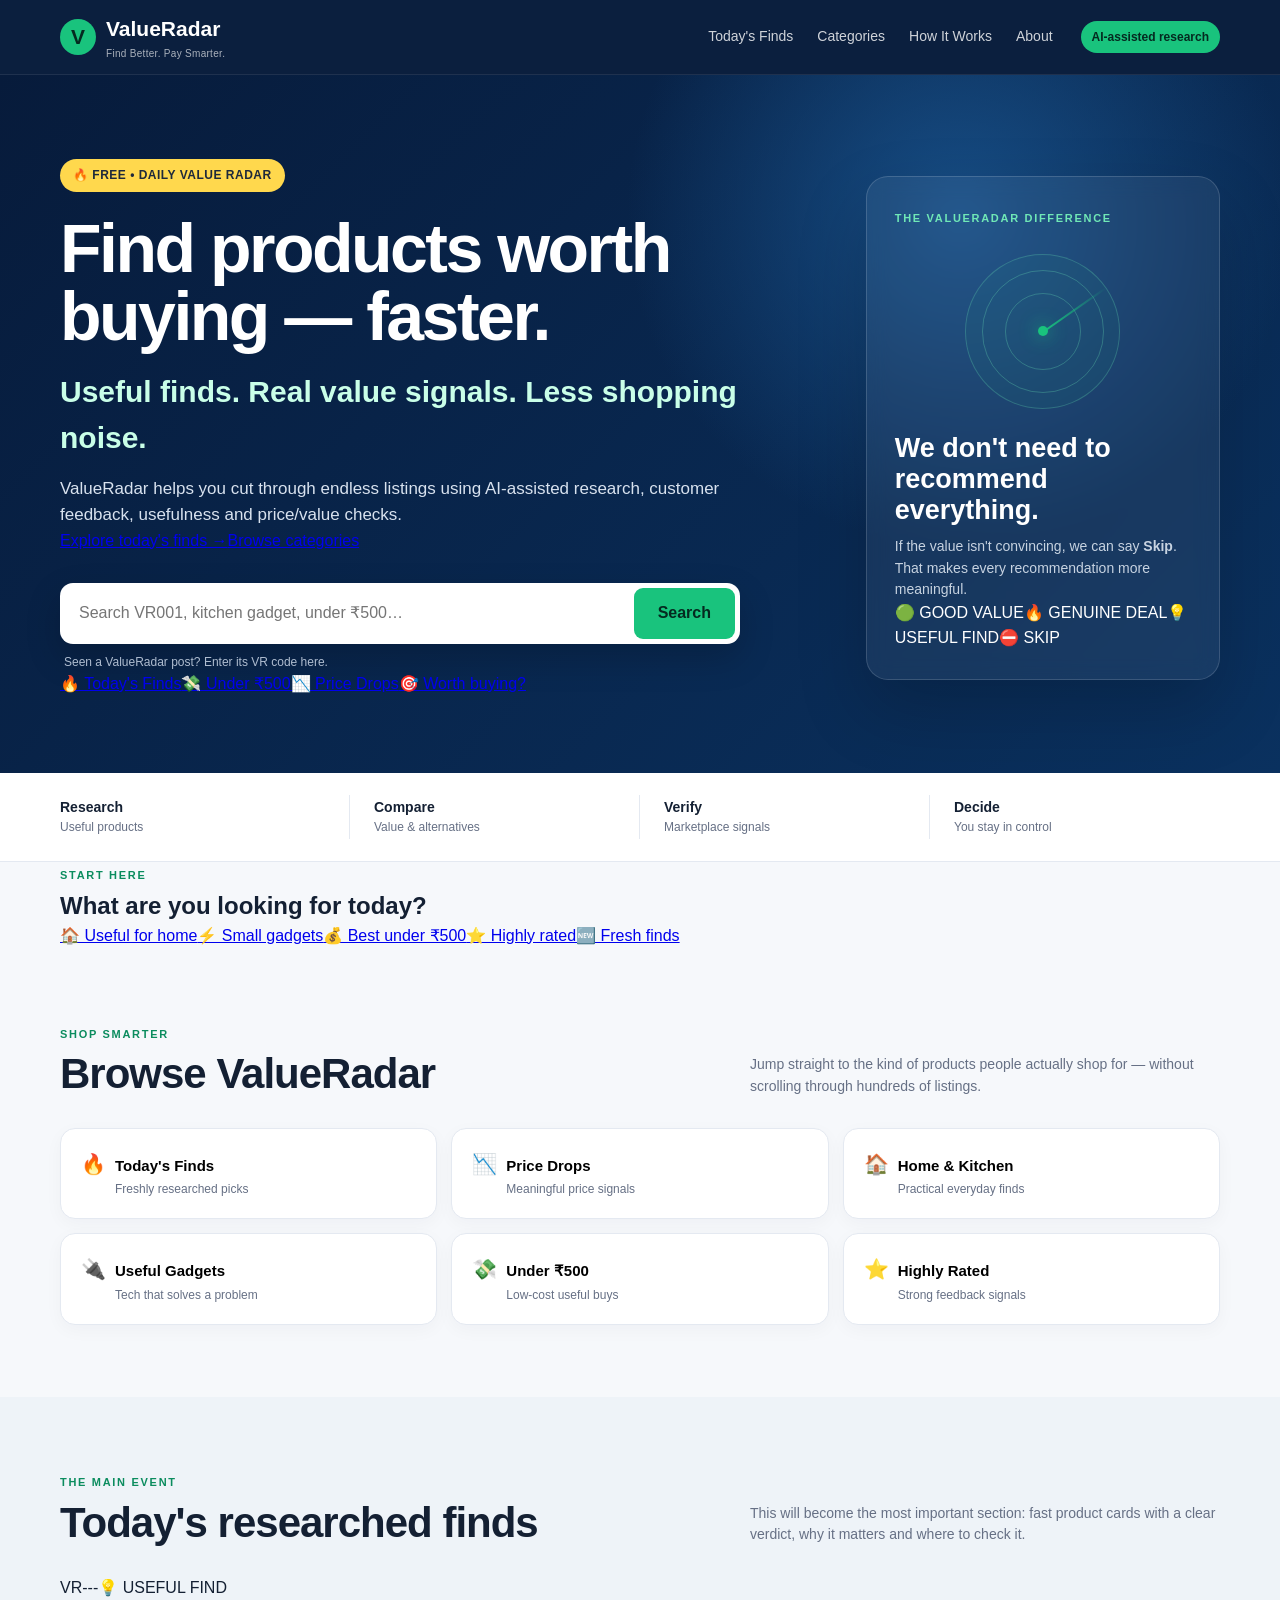
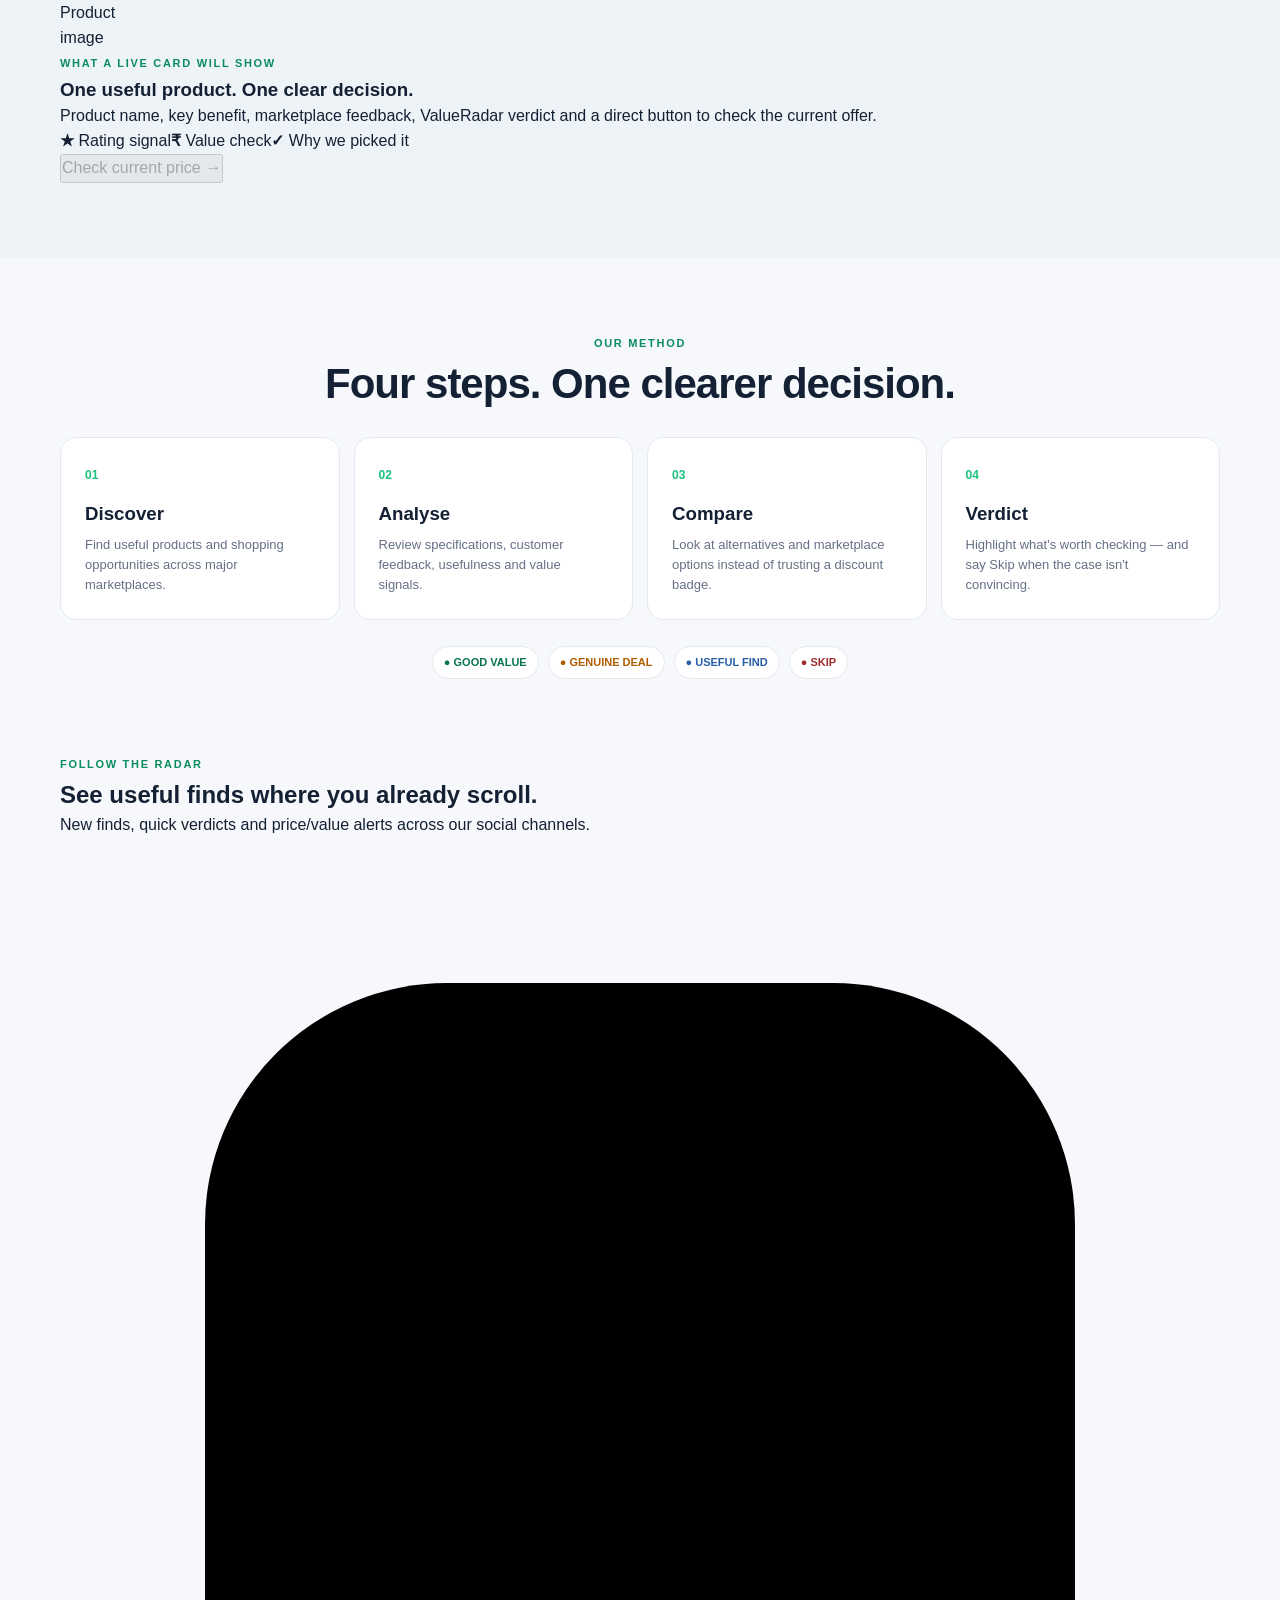
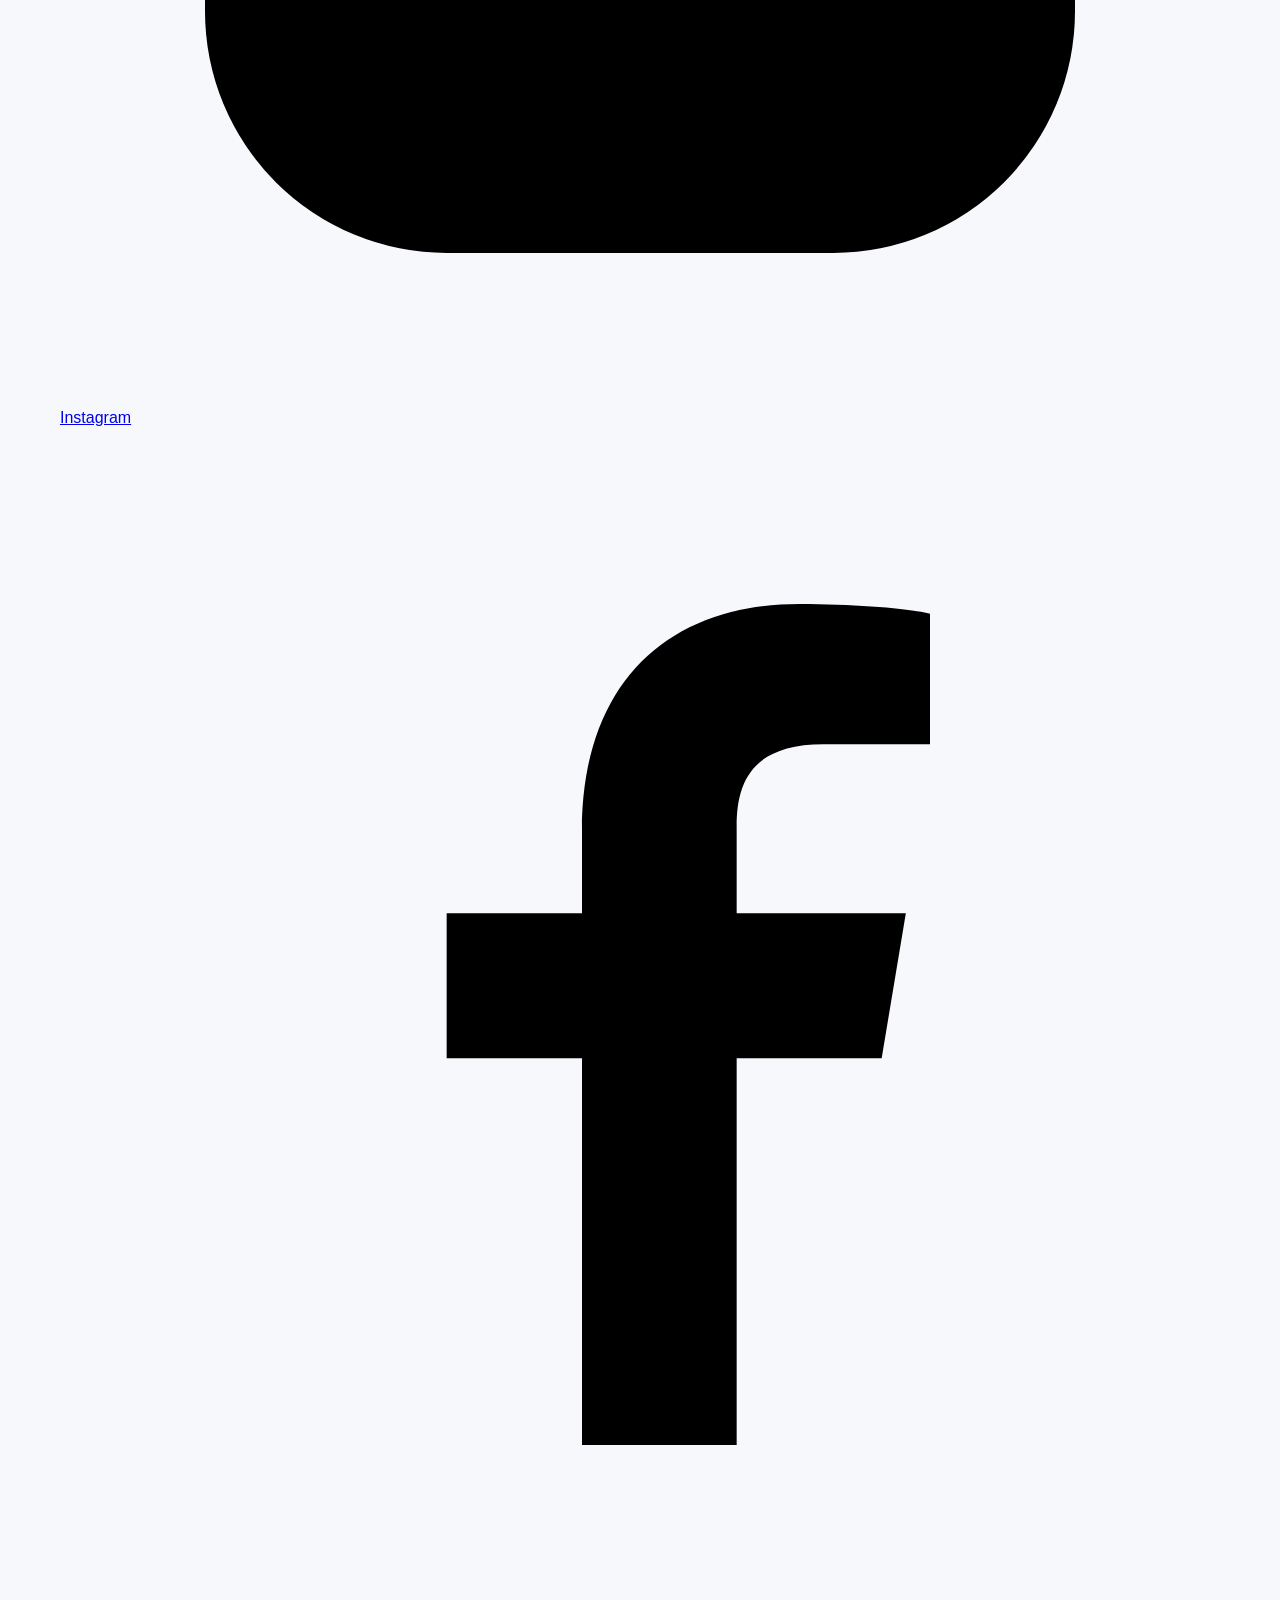
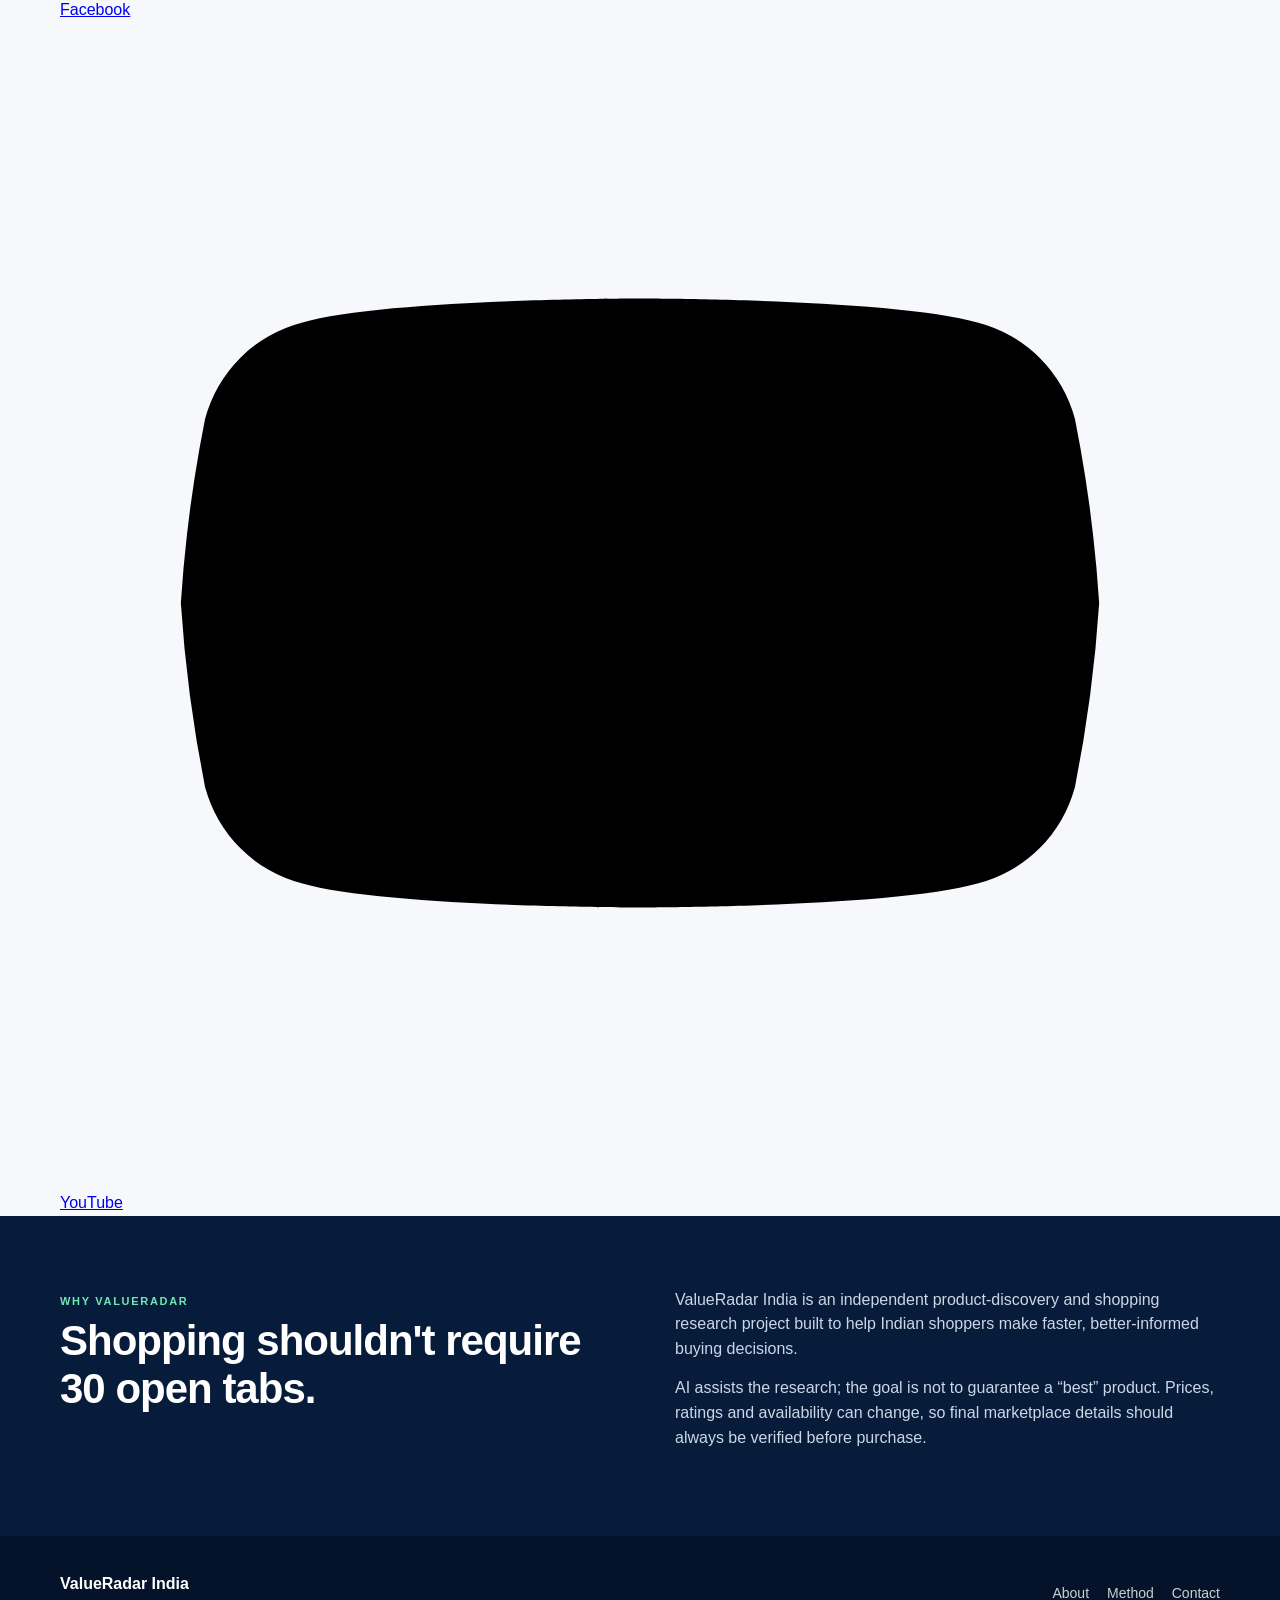
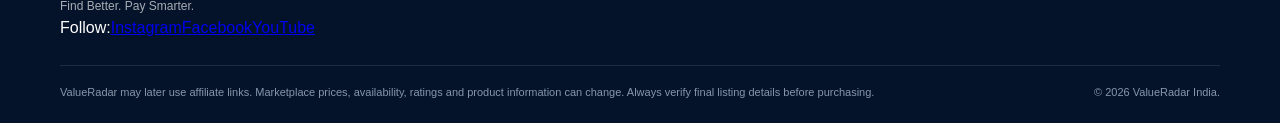
==== index.html @ d9e0c653 "Make V2 more engaging and add social media placeholders" ====
<!doctype html>
<html lang="en-IN">
<head>
  <meta charset="utf-8">
  <meta name="viewport" content="width=device-width,initial-scale=1">
  <title>ValueRadar India — Find Better. Pay Smarter.</title>
  <meta name="description" content="AI-assisted shopping research for useful products, price/value signals and smarter Amazon & Flipkart buying decisions in India.">
  <meta name="theme-color" content="#071b3b">
  <link rel="canonical" href="https://valueradar.in/">
  <meta property="og:title" content="ValueRadar India — Find Better. Pay Smarter.">
  <meta property="og:description" content="Useful finds, price/value checks and AI-assisted shopping research for India.">
  <meta property="og:url" content="https://valueradar.in/">
  <meta property="og:type" content="website">
  <link rel="stylesheet" href="style.css">
</head>
<body>
<header class="topbar">
  <div class="container nav">
    <a class="brand" href="#top" aria-label="ValueRadar home"><span class="radar-dot">V</span><span>ValueRadar<small>Find Better. Pay Smarter.</small></span></a>
    <nav class="desktop-nav" aria-label="Primary navigation"><a href="#finds">Today's Finds</a><a href="#categories">Categories</a><a href="#method">How It Works</a><a href="#about">About</a></nav>
    <span class="ai-pill">AI-assisted research</span>
  </div>
</header>

<main id="top">
<section class="hero">
  <div class="container hero-grid">
    <div>
      <span class="free-tag">🔥 FREE • DAILY VALUE RADAR</span>
      <h1>Find products worth buying — faster.</h1>
      <p class="hero-lead">Useful finds. Real value signals. Less shopping noise.</p>
      <p class="hero-copy">ValueRadar helps you cut through endless listings using AI-assisted research, customer feedback, usefulness and price/value checks.</p>
      <div class="hero-actions"><a class="primary-cta" href="#finds">Explore today's finds →</a><a class="secondary-cta" href="#categories">Browse categories</a></div>
      <form class="search" id="searchForm"><input id="productSearch" aria-label="Search products" placeholder="Search VR001, kitchen gadget, under ₹500…" autocomplete="off"><button type="submit">Search</button></form>
      <p id="searchMessage" class="search-message" aria-live="polite">Seen a ValueRadar post? Enter its VR code here.</p>
      <div class="hero-shortcuts"><a href="#finds">🔥 Today's Finds</a><a href="#categories">💸 Under ₹500</a><a href="#categories">📉 Price Drops</a><a href="#method">🎯 Worth buying?</a></div>
    </div>
    <aside class="radar-card">
      <span class="eyebrow">THE VALUERADAR DIFFERENCE</span>
      <div class="radar-visual"><div class="ring r1"></div><div class="ring r2"></div><div class="sweep"></div><div class="center-dot"></div></div>
      <h2>We don't need to recommend everything.</h2>
      <p>If the value isn't convincing, we can say <strong>Skip</strong>. That makes every recommendation more meaningful.</p>
      <div class="mini-verdicts"><span>🟢 GOOD VALUE</span><span>🔥 GENUINE DEAL</span><span>💡 USEFUL FIND</span><span>⛔ SKIP</span></div>
    </aside>
  </div>
</section>

<section class="quick-strip"><div class="container quick-grid"><div><strong>Research</strong><span>Useful products</span></div><div><strong>Compare</strong><span>Value & alternatives</span></div><div><strong>Verify</strong><span>Marketplace signals</span></div><div><strong>Decide</strong><span>You stay in control</span></div></div></section>

<section class="discovery-banner">
  <div class="container discovery-inner"><div><span class="eyebrow">START HERE</span><h2>What are you looking for today?</h2></div><div class="intent-chips"><a href="#categories">🏠 Useful for home</a><a href="#categories">⚡ Small gadgets</a><a href="#categories">💰 Best under ₹500</a><a href="#categories">⭐ Highly rated</a><a href="#finds">🆕 Fresh finds</a></div></div>
</section>

<section id="categories" class="section">
  <div class="container">
    <div class="section-head"><div><span class="eyebrow">SHOP SMARTER</span><h2>Browse ValueRadar</h2></div><p>Jump straight to the kind of products people actually shop for — without scrolling through hundreds of listings.</p></div>
    <div class="category-grid">
      <button data-filter="today">🔥 <strong>Today's Finds</strong><span>Freshly researched picks</span></button>
      <button data-filter="drops">📉 <strong>Price Drops</strong><span>Meaningful price signals</span></button>
      <button data-filter="home">🏠 <strong>Home & Kitchen</strong><span>Practical everyday finds</span></button>
      <button data-filter="gadgets">🔌 <strong>Useful Gadgets</strong><span>Tech that solves a problem</span></button>
      <button data-filter="under500">💸 <strong>Under ₹500</strong><span>Low-cost useful buys</span></button>
      <button data-filter="rated">⭐ <strong>Highly Rated</strong><span>Strong feedback signals</span></button>
    </div>
  </div>
</section>

<section id="finds" class="section soft">
  <div class="container">
    <div class="section-head"><div><span class="eyebrow">THE MAIN EVENT</span><h2>Today's researched finds</h2></div><p>This will become the most important section: fast product cards with a clear verdict, why it matters and where to check it.</p></div>
    <div id="productsContainer" class="product-grid">
      <div class="preview-card"><div class="preview-top"><span class="preview-code">VR---</span><span class="preview-status">💡 USEFUL FIND</span></div><div class="preview-body"><div class="preview-image">Product<br>image</div><div><span class="eyebrow">WHAT A LIVE CARD WILL SHOW</span><h3>One useful product. One clear decision.</h3><p>Product name, key benefit, marketplace feedback, ValueRadar verdict and a direct button to check the current offer.</p><div class="preview-metrics"><span><b>★</b> Rating signal</span><span><b>₹</b> Value check</span><span><b>✓</b> Why we picked it</span></div><button disabled>Check current price →</button></div></div></div>
    </div>
  </div>
</section>

<section id="method" class="section">
  <div class="container"><div class="section-head centered"><div><span class="eyebrow">OUR METHOD</span><h2>Four steps. One clearer decision.</h2></div></div><div class="steps"><article><b>01</b><h3>Discover</h3><p>Find useful products and shopping opportunities across major marketplaces.</p></article><article><b>02</b><h3>Analyse</h3><p>Review specifications, customer feedback, usefulness and value signals.</p></article><article><b>03</b><h3>Compare</h3><p>Look at alternatives and marketplace options instead of trusting a discount badge.</p></article><article><b>04</b><h3>Verdict</h3><p>Highlight what's worth checking — and say Skip when the case isn't convincing.</p></article></div><div class="verdicts"><span class="good">● GOOD VALUE</span><span class="deal">● GENUINE DEAL</span><span class="useful">● USEFUL FIND</span><span class="skip">● SKIP</span></div></div>
</section>

<section class="follow-strip"><div class="container follow-inner"><div><span class="eyebrow">FOLLOW THE RADAR</span><h2>See useful finds where you already scroll.</h2><p>New finds, quick verdicts and price/value alerts across our social channels.</p></div><div class="social-icons" aria-label="ValueRadar social media"><a href="#" data-social-pending aria-label="Instagram" title="Instagram link coming soon"><svg viewBox="0 0 24 24" aria-hidden="true"><rect x="3" y="3" width="18" height="18" rx="5"></rect><circle cx="12" cy="12" r="4"></circle><circle class="fill" cx="17.3" cy="6.8" r="1"></circle></svg><span>Instagram</span></a><a href="#" data-social-pending aria-label="Facebook" title="Facebook link coming soon"><svg viewBox="0 0 24 24" aria-hidden="true"><path d="M14 21v-8h3l.5-3H14V8.2c0-.9.3-1.7 1.8-1.7H18V3.8c-.4-.1-1.5-.2-2.7-.2-2.7 0-4.5 1.6-4.5 4.7V10H8v3h2.8v8H14z"></path></svg><span>Facebook</span></a><a href="#" data-social-pending aria-label="YouTube" title="YouTube link coming soon"><svg viewBox="0 0 24 24" aria-hidden="true"><path d="M21 8.2a2.8 2.8 0 0 0-2-2C17.3 5.7 12 5.7 12 5.7s-5.3 0-7 .5a2.8 2.8 0 0 0-2 2A29 29 0 0 0 2.5 12 29 29 0 0 0 3 15.8a2.8 2.8 0 0 0 2 2c1.7.5 7 .5 7 .5s5.3 0 7-.5a2.8 2.8 0 0 0 2-2 29 29 0 0 0 .5-3.8 29 29 0 0 0-.5-3.8z"></path><path class="play" d="m10 9 5 3-5 3z"></path></svg><span>YouTube</span></a></div></div></section>

<section id="about" class="section about"><div class="container about-grid"><div><span class="eyebrow">WHY VALUERADAR</span><h2>Shopping shouldn't require 30 open tabs.</h2></div><div><p>ValueRadar India is an independent product-discovery and shopping research project built to help Indian shoppers make faster, better-informed buying decisions.</p><p>AI assists the research; the goal is not to guarantee a “best” product. Prices, ratings and availability can change, so final marketplace details should always be verified before purchase.</p></div></div></section>
</main>

<footer><div class="container footer-grid"><div><strong>ValueRadar India</strong><p>Find Better. Pay Smarter.</p></div><div class="footer-links"><a href="#about">About</a><a href="#method">Method</a><a href="mailto:hello@valueradar.in">Contact</a></div></div><div class="container footer-social-mini"><span>Follow:</span><a href="#" data-social-pending>Instagram</a><a href="#" data-social-pending>Facebook</a><a href="#" data-social-pending>YouTube</a></div><div class="container legal">ValueRadar may later use affiliate links. Marketplace prices, availability, ratings and product information can change. Always verify final listing details before purchasing. <span>© <span id="year"></span> ValueRadar India.</span></div></footer>

<script>
const form=document.getElementById('searchForm'),input=document.getElementById('productSearch'),msg=document.getElementById('searchMessage');
form.addEventListener('submit',e=>{e.preventDefault();const q=input.value.trim();msg.textContent=q?`No published match for “${q}” yet. New researched products are being added soon.`:'Enter a VR code or product name to search.';});
document.querySelectorAll('[data-filter]').forEach(b=>b.addEventListener('click',()=>{document.getElementById('finds').scrollIntoView({behavior:'smooth'});msg.textContent=`${b.querySelector('strong').textContent} filtering will activate when the product database goes live.`;}));
document.querySelectorAll('[data-social-pending]').forEach(a=>a.addEventListener('click',e=>e.preventDefault()));
document.getElementById('year').textContent=new Date().getFullYear();
</script>
</body>
</html>
---- style.css ----
:root{--navy:#071b3b;--navy2:#0c2e5d;--green:#19c37d;--ink:#142033;--muted:#667085;--bg:#f6f8fb;--line:#e4e9f1;--yellow:#ffd84d;--white:#fff}*{box-sizing:border-box;margin:0;padding:0}html{scroll-behavior:smooth}body{font-family:Inter,ui-sans-serif,-apple-system,BlinkMacSystemFont,"Segoe UI",sans-serif;color:var(--ink);background:var(--bg);line-height:1.55}button,input{font:inherit}.container{width:min(1160px,92%);margin:auto}.topbar{background:rgba(7,27,59,.98);color:#fff;position:sticky;top:0;z-index:20;border-bottom:1px solid rgba(255,255,255,.08)}.nav{height:74px;display:flex;align-items:center;gap:28px}.brand{display:flex;align-items:center;gap:10px;color:#fff;text-decoration:none;font-size:21px;font-weight:850;margin-right:auto}.brand small{display:block;font-size:10px;font-weight:500;opacity:.65;letter-spacing:.3px}.radar-dot{width:36px;height:36px;border-radius:50%;display:grid;place-items:center;background:var(--green);color:#052a20;font-weight:900}.desktop-nav{display:flex;gap:24px}.desktop-nav a,.footer-links a{color:inherit;text-decoration:none;font-size:14px;opacity:.8}.desktop-nav a:hover{opacity:1}.ai-pill{font-size:12px;font-weight:800;color:#052a20;background:var(--green);padding:7px 11px;border-radius:999px}.hero{background:radial-gradient(circle at 75% 20%,#174e86 0,transparent 30%),linear-gradient(135deg,var(--navy),#0a315f);color:#fff;padding:84px 0 76px;overflow:hidden}.hero-grid{display:grid;grid-template-columns:1.35fr .65fr;gap:70px;align-items:center}.free-tag{display:inline-block;background:var(--yellow);color:#1e293b;border-radius:999px;padding:7px 13px;font-size:12px;font-weight:900;letter-spacing:.5px;margin-bottom:22px}.hero h1{font-size:clamp(42px,6vw,68px);line-height:1.01;letter-spacing:-2.5px;max-width:760px}.hero-lead{font-size:clamp(22px,3vw,30px);font-weight:700;color:#c9ffe8;margin-top:18px}.hero-copy{font-size:17px;color:#d8e2ef;max-width:680px;margin-top:14px}.search{display:flex;max-width:680px;background:#fff;border-radius:13px;padding:5px;margin-top:30px;box-shadow:0 14px 35px rgba(0,0,0,.18)}.search input{border:0;outline:0;flex:1;min-width:0;padding:13px 14px;color:var(--ink)}.search button{border:0;border-radius:9px;background:var(--green);color:#052a20;font-weight:850;padding:0 24px;cursor:pointer}.search-message{font-size:12px;color:#afbdd0;margin:9px 4px 0}.trust-row{display:flex;flex-wrap:wrap;gap:9px;margin-top:22px}.trust-row span{font-size:12px;padding:6px 9px;border:1px solid rgba(255,255,255,.15);border-radius:7px;color:#dce6f2}.radar-card{border:1px solid rgba(255,255,255,.15);background:rgba(255,255,255,.06);backdrop-filter:blur(10px);border-radius:22px;padding:28px;box-shadow:0 30px 70px rgba(0,0,0,.18)}.eyebrow{font-size:11px;letter-spacing:1.7px;font-weight:900;color:#0b8c5e}.hero .eyebrow{color:#70e8b6}.radar-card h2{font-size:27px;line-height:1.15;margin:18px 0 10px}.radar-card p{font-size:14px;color:#c7d3e1}.radar-visual{height:155px;width:155px;margin:24px auto;position:relative;border-radius:50%;background:rgba(25,195,125,.05);border:1px solid rgba(112,232,182,.25);overflow:hidden}.ring{position:absolute;border:1px solid rgba(112,232,182,.28);border-radius:50%;inset:25%}.r2{inset:10%}.center-dot{position:absolute;width:10px;height:10px;background:var(--green);border-radius:50%;left:calc(50% - 5px);top:calc(50% - 5px);box-shadow:0 0 18px var(--green)}.sweep{position:absolute;width:50%;height:2px;background:linear-gradient(90deg,var(--green),transparent);left:50%;top:50%;transform-origin:left center;transform:rotate(-35deg)}.quick-strip{background:#fff;border-bottom:1px solid var(--line)}.quick-grid{display:grid;grid-template-columns:repeat(4,1fr);padding:22px 0}.quick-grid div{padding:2px 24px;border-right:1px solid var(--line)}.quick-grid div:first-child{padding-left:0}.quick-grid div:last-child{border:0}.quick-grid strong,.quick-grid span{display:block}.quick-grid strong{font-size:14px}.quick-grid span{font-size:12px;color:var(--muted)}.section{padding:72px 0}.soft{background:#eef3f8}.section-head{display:flex;align-items:end;justify-content:space-between;gap:30px;margin-bottom:30px}.section-head h2,.about h2{font-size:clamp(29px,4vw,42px);line-height:1.12;letter-spacing:-1px;margin-top:5px}.section-head>p{max-width:470px;color:var(--muted);font-size:14px}.centered{justify-content:center;text-align:center}.category-grid{display:grid;grid-template-columns:repeat(3,1fr);gap:14px}.category-grid button{border:1px solid var(--line);background:#fff;border-radius:15px;padding:20px;text-align:left;cursor:pointer;transition:.2s;box-shadow:0 5px 18px rgba(18,38,63,.035);font-size:20px}.category-grid button:hover{transform:translateY(-2px);border-color:#b8c6d8;box-shadow:0 12px 28px rgba(18,38,63,.08)}.category-grid strong,.category-grid span{display:block;margin-left:34px}.category-grid strong{font-size:15px;margin-top:-26px}.category-grid span{font-size:12px;color:var(--muted);margin-top:3px}.product-grid{min-height:210px}.empty-state{background:#fff;border:1px dashed #bcc8d8;border-radius:18px;padding:42px;text-align:center;max-width:720px;margin:auto}.empty-icon{font-size:36px;color:var(--green)}.empty-state h3{margin-top:6px}.empty-state p{color:var(--muted);margin:7px auto 12px;max-width:480px}.empty-state span{font-size:12px;font-weight:800;color:#08754e;background:#e7f8f1;padding:6px 10px;border-radius:999px}.steps{display:grid;grid-template-columns:repeat(4,1fr);gap:14px}.steps article{background:#fff;border:1px solid var(--line);border-radius:16px;padding:24px}.steps b{color:var(--green);font-size:12px}.steps h3{margin:12px 0 7px}.steps p{font-size:13px;color:var(--muted)}.verdicts{display:flex;justify-content:center;flex-wrap:wrap;gap:9px;margin-top:26px}.verdicts span{font-size:11px;font-weight:900;border-radius:999px;padding:7px 11px;background:#fff;border:1px solid var(--line)}.good{color:#08754e}.deal{color:#b15d00}.useful{color:#275ea7}.skip{color:#a02d2d}.about{background:var(--navy);color:#fff}.about-grid{display:grid;grid-template-columns:1fr 1fr;gap:70px}.about .eyebrow{color:#70e8b6}.about p{color:#cbd7e5;margin-bottom:14px}footer{background:#041329;color:#fff;padding:36px 0 22px}.footer-grid{display:flex;justify-content:space-between;gap:25px;align-items:center}.footer-grid p{font-size:12px;opacity:.65}.footer-links{display:flex;gap:18px}.legal{border-top:1px solid rgba(255,255,255,.1);margin-top:24px;padding-top:18px;color:#8797aa;font-size:11px;display:flex;justify-content:space-between;gap:25px}.legal>span{white-space:nowrap}@media(max-width:850px){.desktop-nav{display:none}.hero{padding:58px 0}.hero-grid{grid-template-columns:1fr;gap:35px}.radar-card{display:none}.quick-grid{grid-template-columns:repeat(2,1fr);row-gap:16px}.quick-grid div:nth-child(2){border:0}.category-grid{grid-template-columns:repeat(2,1fr)}.steps{grid-template-columns:repeat(2,1fr)}.about-grid{grid-template-columns:1fr;gap:25px}}@media(max-width:560px){.container{width:min(92%,520px)}.nav{height:66px}.ai-pill{display:none}.hero h1{font-size:43px;letter-spacing:-1.8px}.hero-lead{font-size:21px}.hero-copy{font-size:15px}.search button{padding:0 15px}.trust-row span{font-size:11px}.section{padding:52px 0}.section-head{display:block}.section-head>p{margin-top:10px}.category-grid{grid-template-columns:1fr}.quick-grid div{padding-left:12px}.quick-grid div:first-child{padding-left:12px}.steps{grid-template-columns:1fr}.empty-state{padding:30px 20px}.about-grid{gap:18px}.footer-grid,.legal{display:block}.footer-links{margin-top:15px}.legal>span{display:block;margin-top:10px}.brand{font-size:19px}}
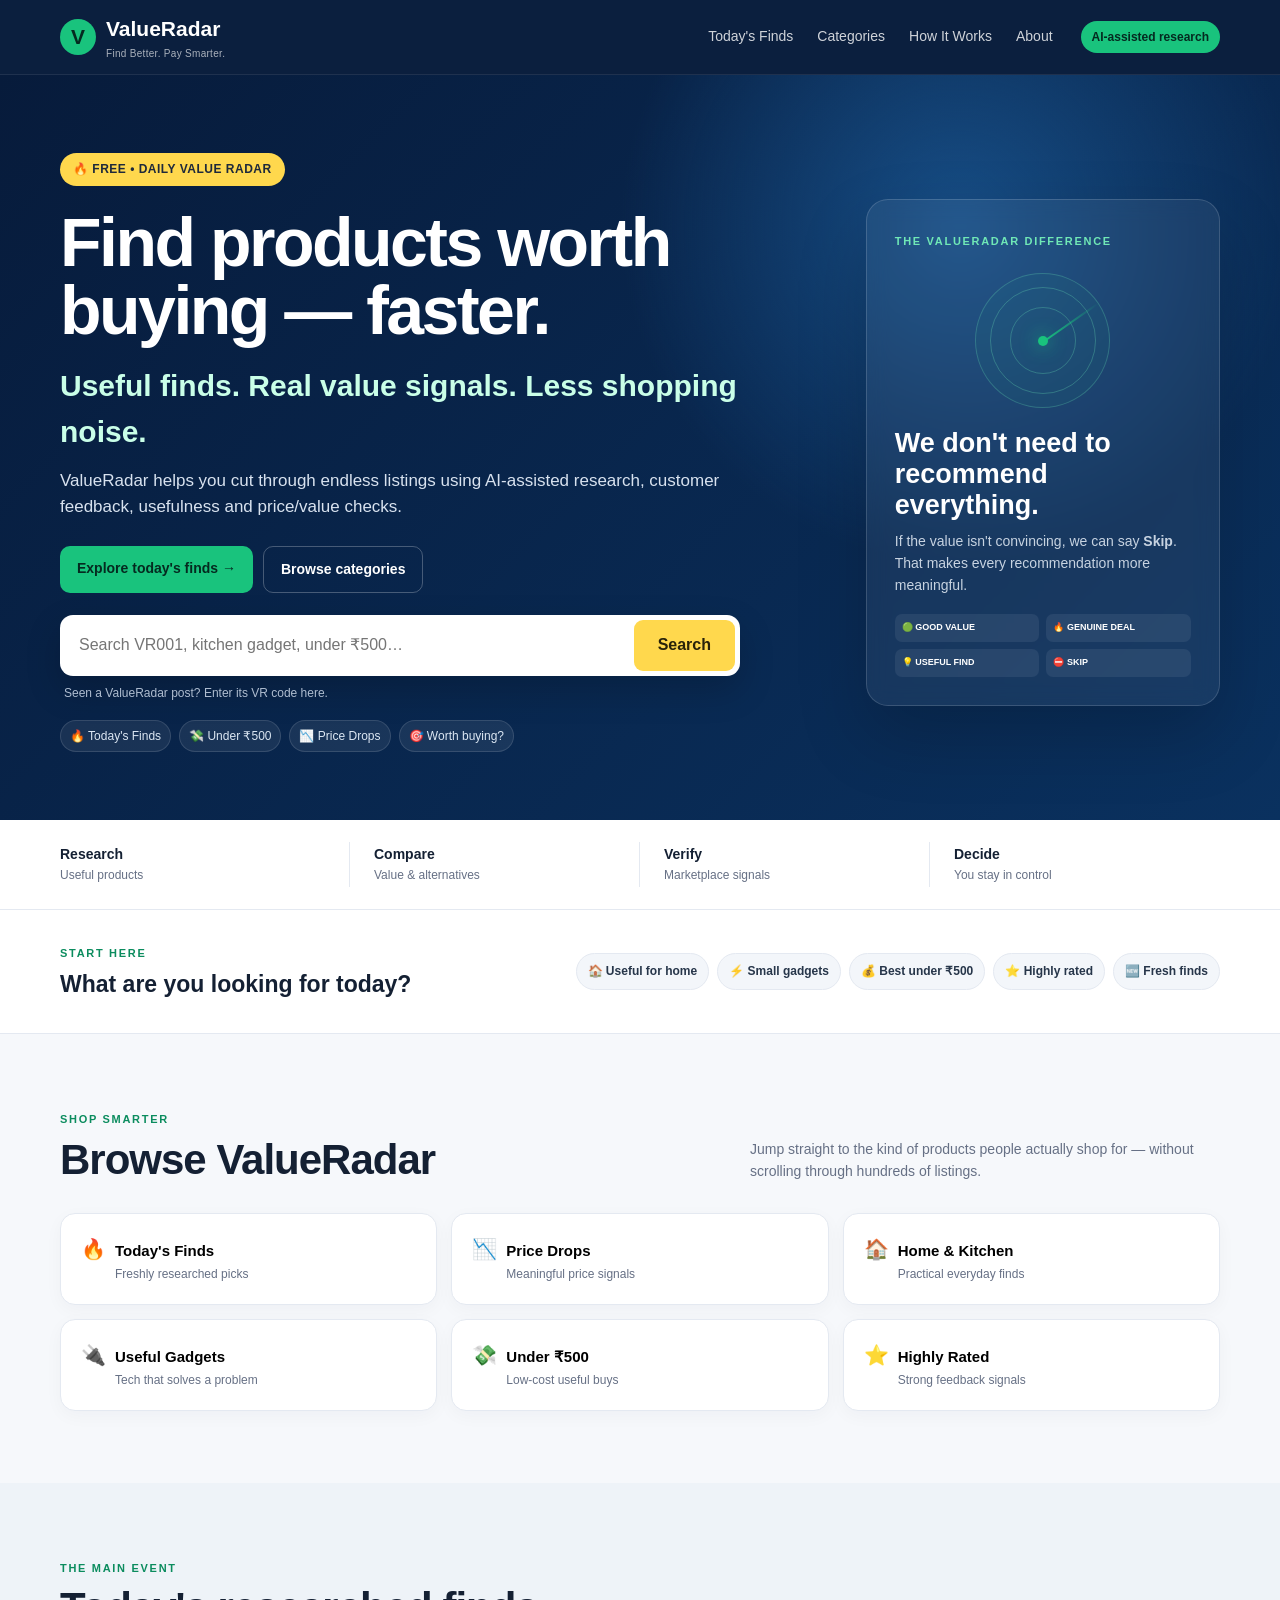
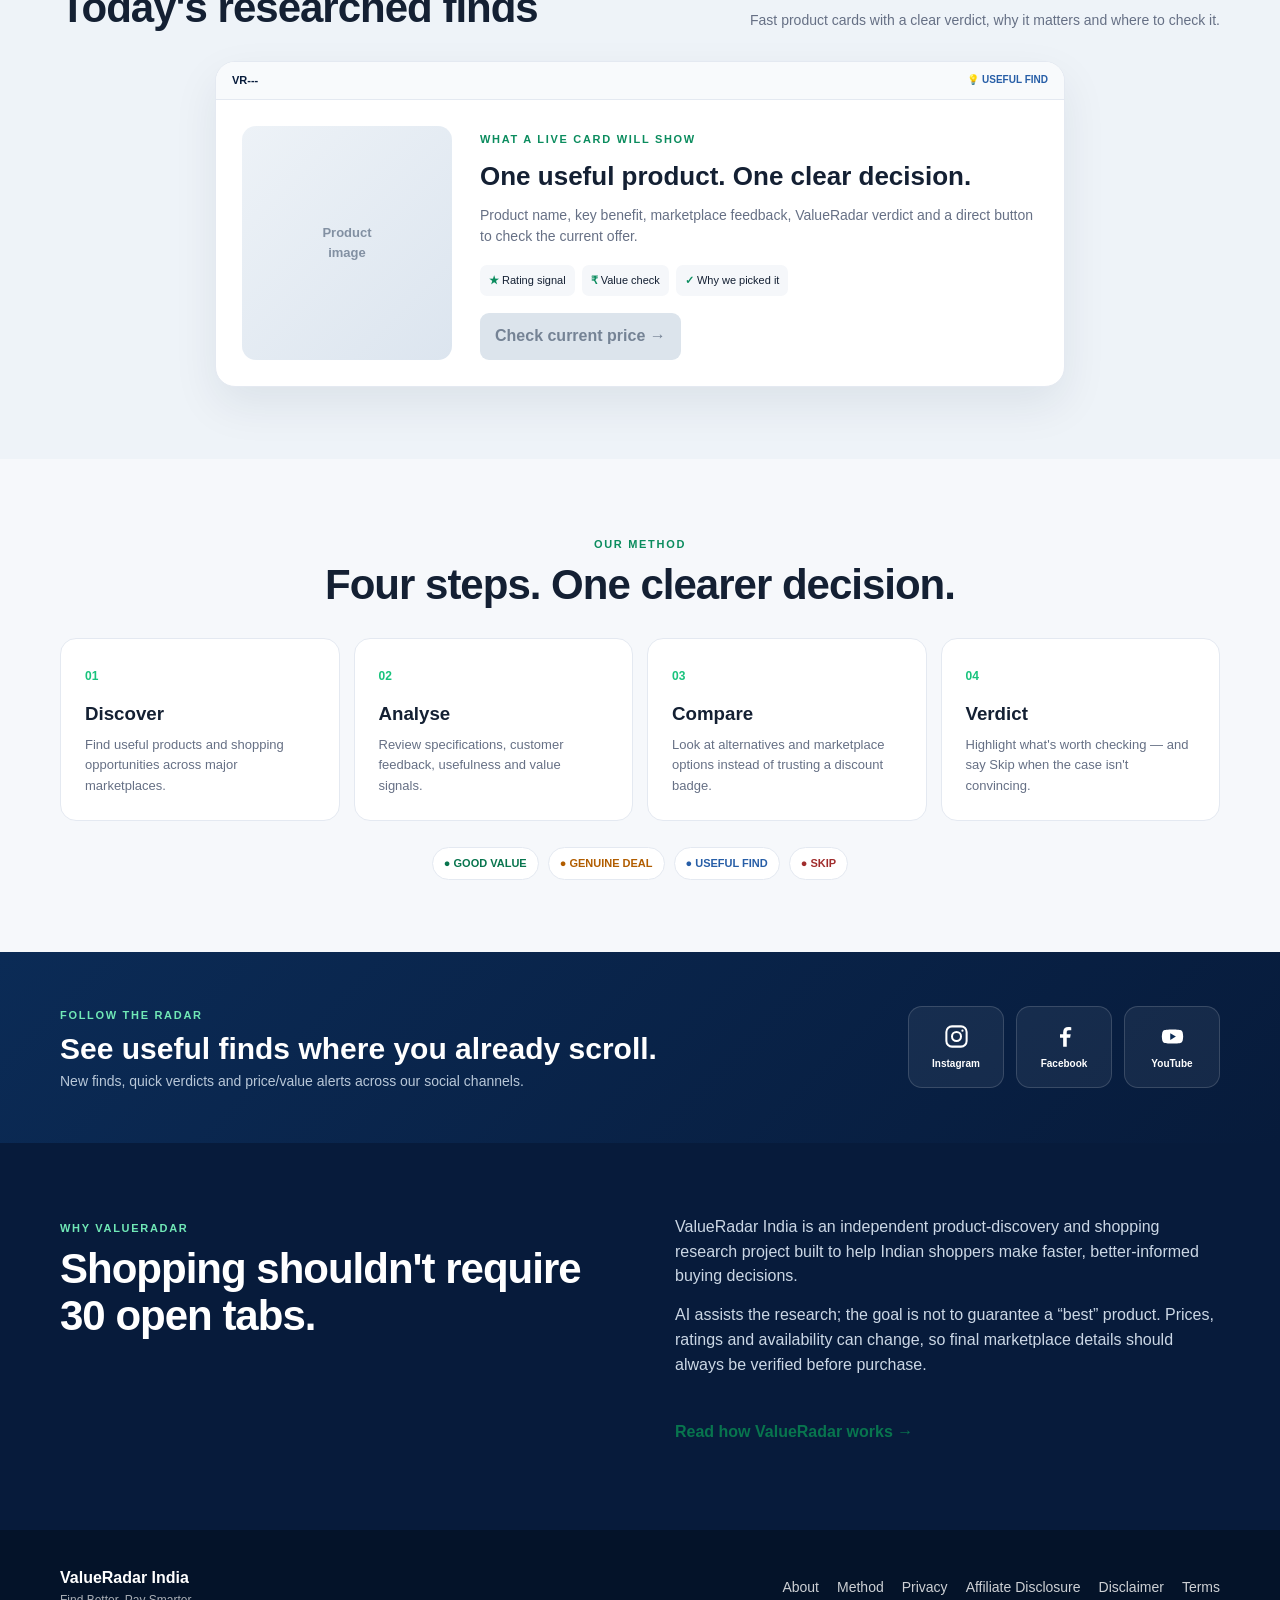
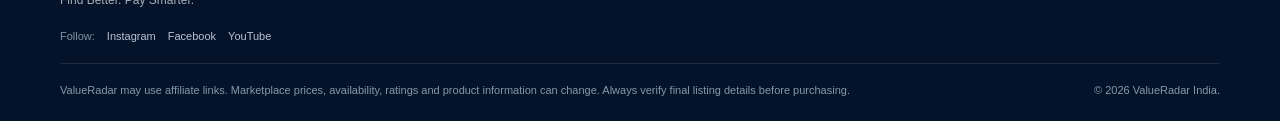
==== commit faf78f49: "Connect trust pages and add SEO structured data" ====
--- a/index.html
+++ b/index.html
@@ -1,96 +1,13 @@
 <!doctype html>
-<html lang="en-IN">
-<head>
-  <meta charset="utf-8">
-  <meta name="viewport" content="width=device-width,initial-scale=1">
-  <title>ValueRadar India — Find Better. Pay Smarter.</title>
-  <meta name="description" content="AI-assisted shopping research for useful products, price/value signals and smarter Amazon & Flipkart buying decisions in India.">
-  <meta name="theme-color" content="#071b3b">
-  <link rel="canonical" href="https://valueradar.in/">
-  <meta property="og:title" content="ValueRadar India — Find Better. Pay Smarter.">
-  <meta property="og:description" content="Useful finds, price/value checks and AI-assisted shopping research for India.">
-  <meta property="og:url" content="https://valueradar.in/">
-  <meta property="og:type" content="website">
-  <link rel="stylesheet" href="style.css">
-</head>
-<body>
-<header class="topbar">
-  <div class="container nav">
-    <a class="brand" href="#top" aria-label="ValueRadar home"><span class="radar-dot">V</span><span>ValueRadar<small>Find Better. Pay Smarter.</small></span></a>
-    <nav class="desktop-nav" aria-label="Primary navigation"><a href="#finds">Today's Finds</a><a href="#categories">Categories</a><a href="#method">How It Works</a><a href="#about">About</a></nav>
-    <span class="ai-pill">AI-assisted research</span>
-  </div>
-</header>
-
-<main id="top">
-<section class="hero">
-  <div class="container hero-grid">
-    <div>
-      <span class="free-tag">🔥 FREE • DAILY VALUE RADAR</span>
-      <h1>Find products worth buying — faster.</h1>
-      <p class="hero-lead">Useful finds. Real value signals. Less shopping noise.</p>
-      <p class="hero-copy">ValueRadar helps you cut through endless listings using AI-assisted research, customer feedback, usefulness and price/value checks.</p>
-      <div class="hero-actions"><a class="primary-cta" href="#finds">Explore today's finds →</a><a class="secondary-cta" href="#categories">Browse categories</a></div>
-      <form class="search" id="searchForm"><input id="productSearch" aria-label="Search products" placeholder="Search VR001, kitchen gadget, under ₹500…" autocomplete="off"><button type="submit">Search</button></form>
-      <p id="searchMessage" class="search-message" aria-live="polite">Seen a ValueRadar post? Enter its VR code here.</p>
-      <div class="hero-shortcuts"><a href="#finds">🔥 Today's Finds</a><a href="#categories">💸 Under ₹500</a><a href="#categories">📉 Price Drops</a><a href="#method">🎯 Worth buying?</a></div>
-    </div>
-    <aside class="radar-card">
-      <span class="eyebrow">THE VALUERADAR DIFFERENCE</span>
-      <div class="radar-visual"><div class="ring r1"></div><div class="ring r2"></div><div class="sweep"></div><div class="center-dot"></div></div>
-      <h2>We don't need to recommend everything.</h2>
-      <p>If the value isn't convincing, we can say <strong>Skip</strong>. That makes every recommendation more meaningful.</p>
-      <div class="mini-verdicts"><span>🟢 GOOD VALUE</span><span>🔥 GENUINE DEAL</span><span>💡 USEFUL FIND</span><span>⛔ SKIP</span></div>
-    </aside>
-  </div>
-</section>
-
+<html lang="en-IN"><head><meta charset="utf-8"><meta name="viewport" content="width=device-width,initial-scale=1"><title>ValueRadar India — Find Better. Pay Smarter.</title><meta name="description" content="Discover useful products, genuine value signals and smarter shopping research for Amazon and Flipkart in India."><meta name="theme-color" content="#071b3b"><meta name="robots" content="index,follow,max-image-preview:large"><link rel="canonical" href="https://valueradar.in/"><meta property="og:title" content="ValueRadar India — Find Better. Pay Smarter."><meta property="og:description" content="Useful finds, price/value checks and AI-assisted shopping research for India."><meta property="og:url" content="https://valueradar.in/"><meta property="og:type" content="website"><meta property="og:site_name" content="ValueRadar India"><meta name="twitter:card" content="summary"><script type="application/ld+json">{"@context":"https://schema.org","@type":"WebSite","name":"ValueRadar India","url":"https://valueradar.in/","description":"AI-assisted product discovery and shopping research for Indian shoppers."}</script><link rel="stylesheet" href="style.css"></head>
+<body><header class="topbar"><div class="container nav"><a class="brand" href="#top" aria-label="ValueRadar home"><span class="radar-dot">V</span><span>ValueRadar<small>Find Better. Pay Smarter.</small></span></a><nav class="desktop-nav" aria-label="Primary navigation"><a href="#finds">Today's Finds</a><a href="#categories">Categories</a><a href="#method">How It Works</a><a href="about.html">About</a></nav><span class="ai-pill">AI-assisted research</span></div></header>
+<main id="top"><section class="hero"><div class="container hero-grid"><div><span class="free-tag">🔥 FREE • DAILY VALUE RADAR</span><h1>Find products worth buying — faster.</h1><p class="hero-lead">Useful finds. Real value signals. Less shopping noise.</p><p class="hero-copy">ValueRadar helps you cut through endless listings using AI-assisted research, customer feedback, usefulness and price/value checks.</p><div class="hero-actions"><a class="primary-cta" href="#finds">Explore today's finds →</a><a class="secondary-cta" href="#categories">Browse categories</a></div><form class="search" id="searchForm"><input id="productSearch" aria-label="Search products" placeholder="Search VR001, kitchen gadget, under ₹500…" autocomplete="off"><button type="submit">Search</button></form><p id="searchMessage" class="search-message" aria-live="polite">Seen a ValueRadar post? Enter its VR code here.</p><div class="hero-shortcuts"><a href="#finds">🔥 Today's Finds</a><a href="#categories">💸 Under ₹500</a><a href="#categories">📉 Price Drops</a><a href="#method">🎯 Worth buying?</a></div></div><aside class="radar-card"><span class="eyebrow">THE VALUERADAR DIFFERENCE</span><div class="radar-visual"><div class="ring r1"></div><div class="ring r2"></div><div class="sweep"></div><div class="center-dot"></div></div><h2>We don't need to recommend everything.</h2><p>If the value isn't convincing, we can say <strong>Skip</strong>. That makes every recommendation more meaningful.</p><div class="mini-verdicts"><span>🟢 GOOD VALUE</span><span>🔥 GENUINE DEAL</span><span>💡 USEFUL FIND</span><span>⛔ SKIP</span></div></aside></div></section>
 <section class="quick-strip"><div class="container quick-grid"><div><strong>Research</strong><span>Useful products</span></div><div><strong>Compare</strong><span>Value & alternatives</span></div><div><strong>Verify</strong><span>Marketplace signals</span></div><div><strong>Decide</strong><span>You stay in control</span></div></div></section>
-
-<section class="discovery-banner">
-  <div class="container discovery-inner"><div><span class="eyebrow">START HERE</span><h2>What are you looking for today?</h2></div><div class="intent-chips"><a href="#categories">🏠 Useful for home</a><a href="#categories">⚡ Small gadgets</a><a href="#categories">💰 Best under ₹500</a><a href="#categories">⭐ Highly rated</a><a href="#finds">🆕 Fresh finds</a></div></div>
-</section>
-
-<section id="categories" class="section">
-  <div class="container">
-    <div class="section-head"><div><span class="eyebrow">SHOP SMARTER</span><h2>Browse ValueRadar</h2></div><p>Jump straight to the kind of products people actually shop for — without scrolling through hundreds of listings.</p></div>
-    <div class="category-grid">
-      <button data-filter="today">🔥 <strong>Today's Finds</strong><span>Freshly researched picks</span></button>
-      <button data-filter="drops">📉 <strong>Price Drops</strong><span>Meaningful price signals</span></button>
-      <button data-filter="home">🏠 <strong>Home & Kitchen</strong><span>Practical everyday finds</span></button>
-      <button data-filter="gadgets">🔌 <strong>Useful Gadgets</strong><span>Tech that solves a problem</span></button>
-      <button data-filter="under500">💸 <strong>Under ₹500</strong><span>Low-cost useful buys</span></button>
-      <button data-filter="rated">⭐ <strong>Highly Rated</strong><span>Strong feedback signals</span></button>
-    </div>
-  </div>
-</section>
-
-<section id="finds" class="section soft">
-  <div class="container">
-    <div class="section-head"><div><span class="eyebrow">THE MAIN EVENT</span><h2>Today's researched finds</h2></div><p>This will become the most important section: fast product cards with a clear verdict, why it matters and where to check it.</p></div>
-    <div id="productsContainer" class="product-grid">
-      <div class="preview-card"><div class="preview-top"><span class="preview-code">VR---</span><span class="preview-status">💡 USEFUL FIND</span></div><div class="preview-body"><div class="preview-image">Product<br>image</div><div><span class="eyebrow">WHAT A LIVE CARD WILL SHOW</span><h3>One useful product. One clear decision.</h3><p>Product name, key benefit, marketplace feedback, ValueRadar verdict and a direct button to check the current offer.</p><div class="preview-metrics"><span><b>★</b> Rating signal</span><span><b>₹</b> Value check</span><span><b>✓</b> Why we picked it</span></div><button disabled>Check current price →</button></div></div></div>
-    </div>
-  </div>
-</section>
-
-<section id="method" class="section">
-  <div class="container"><div class="section-head centered"><div><span class="eyebrow">OUR METHOD</span><h2>Four steps. One clearer decision.</h2></div></div><div class="steps"><article><b>01</b><h3>Discover</h3><p>Find useful products and shopping opportunities across major marketplaces.</p></article><article><b>02</b><h3>Analyse</h3><p>Review specifications, customer feedback, usefulness and value signals.</p></article><article><b>03</b><h3>Compare</h3><p>Look at alternatives and marketplace options instead of trusting a discount badge.</p></article><article><b>04</b><h3>Verdict</h3><p>Highlight what's worth checking — and say Skip when the case isn't convincing.</p></article></div><div class="verdicts"><span class="good">● GOOD VALUE</span><span class="deal">● GENUINE DEAL</span><span class="useful">● USEFUL FIND</span><span class="skip">● SKIP</span></div></div>
-</section>
-
-<section class="follow-strip"><div class="container follow-inner"><div><span class="eyebrow">FOLLOW THE RADAR</span><h2>See useful finds where you already scroll.</h2><p>New finds, quick verdicts and price/value alerts across our social channels.</p></div><div class="social-icons" aria-label="ValueRadar social media"><a href="#" data-social-pending aria-label="Instagram" title="Instagram link coming soon"><svg viewBox="0 0 24 24" aria-hidden="true"><rect x="3" y="3" width="18" height="18" rx="5"></rect><circle cx="12" cy="12" r="4"></circle><circle class="fill" cx="17.3" cy="6.8" r="1"></circle></svg><span>Instagram</span></a><a href="#" data-social-pending aria-label="Facebook" title="Facebook link coming soon"><svg viewBox="0 0 24 24" aria-hidden="true"><path d="M14 21v-8h3l.5-3H14V8.2c0-.9.3-1.7 1.8-1.7H18V3.8c-.4-.1-1.5-.2-2.7-.2-2.7 0-4.5 1.6-4.5 4.7V10H8v3h2.8v8H14z"></path></svg><span>Facebook</span></a><a href="#" data-social-pending aria-label="YouTube" title="YouTube link coming soon"><svg viewBox="0 0 24 24" aria-hidden="true"><path d="M21 8.2a2.8 2.8 0 0 0-2-2C17.3 5.7 12 5.7 12 5.7s-5.3 0-7 .5a2.8 2.8 0 0 0-2 2A29 29 0 0 0 2.5 12 29 29 0 0 0 3 15.8a2.8 2.8 0 0 0 2 2c1.7.5 7 .5 7 .5s5.3 0 7-.5a2.8 2.8 0 0 0 2-2 29 29 0 0 0 .5-3.8 29 29 0 0 0-.5-3.8z"></path><path class="play" d="m10 9 5 3-5 3z"></path></svg><span>YouTube</span></a></div></div></section>
-
-<section id="about" class="section about"><div class="container about-grid"><div><span class="eyebrow">WHY VALUERADAR</span><h2>Shopping shouldn't require 30 open tabs.</h2></div><div><p>ValueRadar India is an independent product-discovery and shopping research project built to help Indian shoppers make faster, better-informed buying decisions.</p><p>AI assists the research; the goal is not to guarantee a “best” product. Prices, ratings and availability can change, so final marketplace details should always be verified before purchase.</p></div></div></section>
-</main>
-
-<footer><div class="container footer-grid"><div><strong>ValueRadar India</strong><p>Find Better. Pay Smarter.</p></div><div class="footer-links"><a href="#about">About</a><a href="#method">Method</a><a href="mailto:hello@valueradar.in">Contact</a></div></div><div class="container footer-social-mini"><span>Follow:</span><a href="#" data-social-pending>Instagram</a><a href="#" data-social-pending>Facebook</a><a href="#" data-social-pending>YouTube</a></div><div class="container legal">ValueRadar may later use affiliate links. Marketplace prices, availability, ratings and product information can change. Always verify final listing details before purchasing. <span>© <span id="year"></span> ValueRadar India.</span></div></footer>
-
-<script>
-const form=document.getElementById('searchForm'),input=document.getElementById('productSearch'),msg=document.getElementById('searchMessage');
-form.addEventListener('submit',e=>{e.preventDefault();const q=input.value.trim();msg.textContent=q?`No published match for “${q}” yet. New researched products are being added soon.`:'Enter a VR code or product name to search.';});
-document.querySelectorAll('[data-filter]').forEach(b=>b.addEventListener('click',()=>{document.getElementById('finds').scrollIntoView({behavior:'smooth'});msg.textContent=`${b.querySelector('strong').textContent} filtering will activate when the product database goes live.`;}));
-document.querySelectorAll('[data-social-pending]').forEach(a=>a.addEventListener('click',e=>e.preventDefault()));
-document.getElementById('year').textContent=new Date().getFullYear();
-</script>
-</body>
-</html>+<section class="discovery-banner"><div class="container discovery-inner"><div><span class="eyebrow">START HERE</span><h2>What are you looking for today?</h2></div><div class="intent-chips"><a href="#categories">🏠 Useful for home</a><a href="#categories">⚡ Small gadgets</a><a href="#categories">💰 Best under ₹500</a><a href="#categories">⭐ Highly rated</a><a href="#finds">🆕 Fresh finds</a></div></div></section>
+<section id="categories" class="section"><div class="container"><div class="section-head"><div><span class="eyebrow">SHOP SMARTER</span><h2>Browse ValueRadar</h2></div><p>Jump straight to the kind of products people actually shop for — without scrolling through hundreds of listings.</p></div><div class="category-grid"><button data-filter="today">🔥 <strong>Today's Finds</strong><span>Freshly researched picks</span></button><button data-filter="drops">📉 <strong>Price Drops</strong><span>Meaningful price signals</span></button><button data-filter="home">🏠 <strong>Home & Kitchen</strong><span>Practical everyday finds</span></button><button data-filter="gadgets">🔌 <strong>Useful Gadgets</strong><span>Tech that solves a problem</span></button><button data-filter="under500">💸 <strong>Under ₹500</strong><span>Low-cost useful buys</span></button><button data-filter="rated">⭐ <strong>Highly Rated</strong><span>Strong feedback signals</span></button></div></div></section>
+<section id="finds" class="section soft"><div class="container"><div class="section-head"><div><span class="eyebrow">THE MAIN EVENT</span><h2>Today's researched finds</h2></div><p>Fast product cards with a clear verdict, why it matters and where to check it.</p></div><div id="productsContainer" class="product-grid"><div class="preview-card"><div class="preview-top"><span class="preview-code">VR---</span><span class="preview-status">💡 USEFUL FIND</span></div><div class="preview-body"><div class="preview-image">Product<br>image</div><div><span class="eyebrow">WHAT A LIVE CARD WILL SHOW</span><h3>One useful product. One clear decision.</h3><p>Product name, key benefit, marketplace feedback, ValueRadar verdict and a direct button to check the current offer.</p><div class="preview-metrics"><span><b>★</b> Rating signal</span><span><b>₹</b> Value check</span><span><b>✓</b> Why we picked it</span></div><button disabled>Check current price →</button></div></div></div></div></div></section>
+<section id="method" class="section"><div class="container"><div class="section-head centered"><div><span class="eyebrow">OUR METHOD</span><h2>Four steps. One clearer decision.</h2></div></div><div class="steps"><article><b>01</b><h3>Discover</h3><p>Find useful products and shopping opportunities across major marketplaces.</p></article><article><b>02</b><h3>Analyse</h3><p>Review specifications, customer feedback, usefulness and value signals.</p></article><article><b>03</b><h3>Compare</h3><p>Look at alternatives and marketplace options instead of trusting a discount badge.</p></article><article><b>04</b><h3>Verdict</h3><p>Highlight what's worth checking — and say Skip when the case isn't convincing.</p></article></div><div class="verdicts"><span class="good">● GOOD VALUE</span><span class="deal">● GENUINE DEAL</span><span class="useful">● USEFUL FIND</span><span class="skip">● SKIP</span></div></div></section>
+<section class="follow-strip"><div class="container follow-inner"><div><span class="eyebrow">FOLLOW THE RADAR</span><h2>See useful finds where you already scroll.</h2><p>New finds, quick verdicts and price/value alerts across our social channels.</p></div><div class="social-icons" aria-label="ValueRadar social media"><a href="#" data-social-pending aria-label="Instagram"><svg viewBox="0 0 24 24"><rect x="3" y="3" width="18" height="18" rx="5"></rect><circle cx="12" cy="12" r="4"></circle><circle class="fill" cx="17.3" cy="6.8" r="1"></circle></svg><span>Instagram</span></a><a href="#" data-social-pending aria-label="Facebook"><svg viewBox="0 0 24 24"><path d="M14 21v-8h3l.5-3H14V8.2c0-.9.3-1.7 1.8-1.7H18V3.8c-.4-.1-1.5-.2-2.7-.2-2.7 0-4.5 1.6-4.5 4.7V10H8v3h2.8v8H14z"></path></svg><span>Facebook</span></a><a href="#" data-social-pending aria-label="YouTube"><svg viewBox="0 0 24 24"><path d="M21 8.2a2.8 2.8 0 0 0-2-2C17.3 5.7 12 5.7 12 5.7s-5.3 0-7 .5a2.8 2.8 0 0 0-2 2A29 29 0 0 0 2.5 12 29 29 0 0 0 3 15.8a2.8 2.8 0 0 0 2 2c1.7.5 7 .5 7 .5s5.3 0 7-.5a2.8 2.8 0 0 0 2-2 29 29 0 0 0 .5-3.8 29 29 0 0 0-.5-3.8z"></path><path class="play" d="m10 9 5 3-5 3z"></path></svg><span>YouTube</span></a></div></div></section>
+<section id="about" class="section about"><div class="container about-grid"><div><span class="eyebrow">WHY VALUERADAR</span><h2>Shopping shouldn't require 30 open tabs.</h2></div><div><p>ValueRadar India is an independent product-discovery and shopping research project built to help Indian shoppers make faster, better-informed buying decisions.</p><p>AI assists the research; the goal is not to guarantee a “best” product. Prices, ratings and availability can change, so final marketplace details should always be verified before purchase.</p><p><a class="back-home" href="about.html">Read how ValueRadar works →</a></p></div></div></section></main>
+<footer><div class="container footer-grid"><div><strong>ValueRadar India</strong><p>Find Better. Pay Smarter.</p></div><div class="footer-links"><a href="about.html">About</a><a href="#method">Method</a><a href="privacy.html">Privacy</a><a href="affiliate-disclosure.html">Affiliate Disclosure</a><a href="disclaimer.html">Disclaimer</a><a href="terms.html">Terms</a></div></div><div class="container footer-social-mini"><span>Follow:</span><a href="#" data-social-pending>Instagram</a><a href="#" data-social-pending>Facebook</a><a href="#" data-social-pending>YouTube</a></div><div class="container legal">ValueRadar may use affiliate links. Marketplace prices, availability, ratings and product information can change. Always verify final listing details before purchasing. <span>© <span id="year"></span> ValueRadar India.</span></div></footer>
+<script>const form=document.getElementById('searchForm'),input=document.getElementById('productSearch'),msg=document.getElementById('searchMessage');form.addEventListener('submit',e=>{e.preventDefault();const q=input.value.trim();msg.textContent=q?`No published match for “${q}” yet. New researched products are being added soon.`:'Enter a VR code or product name to search.';});document.querySelectorAll('[data-filter]').forEach(b=>b.addEventListener('click',()=>{document.getElementById('finds').scrollIntoView({behavior:'smooth'});msg.textContent=`${b.querySelector('strong').textContent} filtering will activate when the product database goes live.`;}));document.querySelectorAll('[data-social-pending]').forEach(a=>a.addEventListener('click',e=>e.preventDefault()));document.getElementById('year').textContent=new Date().getFullYear();</script></body></html>
--- a/style.css
+++ b/style.css
@@ -1 +1 @@
-:root{--navy:#071b3b;--navy2:#0c2e5d;--green:#19c37d;--ink:#142033;--muted:#667085;--bg:#f6f8fb;--line:#e4e9f1;--yellow:#ffd84d;--white:#fff}*{box-sizing:border-box;margin:0;padding:0}html{scroll-behavior:smooth}body{font-family:Inter,ui-sans-serif,-apple-system,BlinkMacSystemFont,"Segoe UI",sans-serif;color:var(--ink);background:var(--bg);line-height:1.55}button,input{font:inherit}.container{width:min(1160px,92%);margin:auto}.topbar{background:rgba(7,27,59,.98);color:#fff;position:sticky;top:0;z-index:20;border-bottom:1px solid rgba(255,255,255,.08)}.nav{height:74px;display:flex;align-items:center;gap:28px}.brand{display:flex;align-items:center;gap:10px;color:#fff;text-decoration:none;font-size:21px;font-weight:850;margin-right:auto}.brand small{display:block;font-size:10px;font-weight:500;opacity:.65;letter-spacing:.3px}.radar-dot{width:36px;height:36px;border-radius:50%;display:grid;place-items:center;background:var(--green);color:#052a20;font-weight:900}.desktop-nav{display:flex;gap:24px}.desktop-nav a,.footer-links a{color:inherit;text-decoration:none;font-size:14px;opacity:.8}.desktop-nav a:hover{opacity:1}.ai-pill{font-size:12px;font-weight:800;color:#052a20;background:var(--green);padding:7px 11px;border-radius:999px}.hero{background:radial-gradient(circle at 75% 20%,#174e86 0,transparent 30%),linear-gradient(135deg,var(--navy),#0a315f);color:#fff;padding:84px 0 76px;overflow:hidden}.hero-grid{display:grid;grid-template-columns:1.35fr .65fr;gap:70px;align-items:center}.free-tag{display:inline-block;background:var(--yellow);color:#1e293b;border-radius:999px;padding:7px 13px;font-size:12px;font-weight:900;letter-spacing:.5px;margin-bottom:22px}.hero h1{font-size:clamp(42px,6vw,68px);line-height:1.01;letter-spacing:-2.5px;max-width:760px}.hero-lead{font-size:clamp(22px,3vw,30px);font-weight:700;color:#c9ffe8;margin-top:18px}.hero-copy{font-size:17px;color:#d8e2ef;max-width:680px;margin-top:14px}.search{display:flex;max-width:680px;background:#fff;border-radius:13px;padding:5px;margin-top:30px;box-shadow:0 14px 35px rgba(0,0,0,.18)}.search input{border:0;outline:0;flex:1;min-width:0;padding:13px 14px;color:var(--ink)}.search button{border:0;border-radius:9px;background:var(--green);color:#052a20;font-weight:850;padding:0 24px;cursor:pointer}.search-message{font-size:12px;color:#afbdd0;margin:9px 4px 0}.trust-row{display:flex;flex-wrap:wrap;gap:9px;margin-top:22px}.trust-row span{font-size:12px;padding:6px 9px;border:1px solid rgba(255,255,255,.15);border-radius:7px;color:#dce6f2}.radar-card{border:1px solid rgba(255,255,255,.15);background:rgba(255,255,255,.06);backdrop-filter:blur(10px);border-radius:22px;padding:28px;box-shadow:0 30px 70px rgba(0,0,0,.18)}.eyebrow{font-size:11px;letter-spacing:1.7px;font-weight:900;color:#0b8c5e}.hero .eyebrow{color:#70e8b6}.radar-card h2{font-size:27px;line-height:1.15;margin:18px 0 10px}.radar-card p{font-size:14px;color:#c7d3e1}.radar-visual{height:155px;width:155px;margin:24px auto;position:relative;border-radius:50%;background:rgba(25,195,125,.05);border:1px solid rgba(112,232,182,.25);overflow:hidden}.ring{position:absolute;border:1px solid rgba(112,232,182,.28);border-radius:50%;inset:25%}.r2{inset:10%}.center-dot{position:absolute;width:10px;height:10px;background:var(--green);border-radius:50%;left:calc(50% - 5px);top:calc(50% - 5px);box-shadow:0 0 18px var(--green)}.sweep{position:absolute;width:50%;height:2px;background:linear-gradient(90deg,var(--green),transparent);left:50%;top:50%;transform-origin:left center;transform:rotate(-35deg)}.quick-strip{background:#fff;border-bottom:1px solid var(--line)}.quick-grid{display:grid;grid-template-columns:repeat(4,1fr);padding:22px 0}.quick-grid div{padding:2px 24px;border-right:1px solid var(--line)}.quick-grid div:first-child{padding-left:0}.quick-grid div:last-child{border:0}.quick-grid strong,.quick-grid span{display:block}.quick-grid strong{font-size:14px}.quick-grid span{font-size:12px;color:var(--muted)}.section{padding:72px 0}.soft{background:#eef3f8}.section-head{display:flex;align-items:end;justify-content:space-between;gap:30px;margin-bottom:30px}.section-head h2,.about h2{font-size:clamp(29px,4vw,42px);line-height:1.12;letter-spacing:-1px;margin-top:5px}.section-head>p{max-width:470px;color:var(--muted);font-size:14px}.centered{justify-content:center;text-align:center}.category-grid{display:grid;grid-template-columns:repeat(3,1fr);gap:14px}.category-grid button{border:1px solid var(--line);background:#fff;border-radius:15px;padding:20px;text-align:left;cursor:pointer;transition:.2s;box-shadow:0 5px 18px rgba(18,38,63,.035);font-size:20px}.category-grid button:hover{transform:translateY(-2px);border-color:#b8c6d8;box-shadow:0 12px 28px rgba(18,38,63,.08)}.category-grid strong,.category-grid span{display:block;margin-left:34px}.category-grid strong{font-size:15px;margin-top:-26px}.category-grid span{font-size:12px;color:var(--muted);margin-top:3px}.product-grid{min-height:210px}.empty-state{background:#fff;border:1px dashed #bcc8d8;border-radius:18px;padding:42px;text-align:center;max-width:720px;margin:auto}.empty-icon{font-size:36px;color:var(--green)}.empty-state h3{margin-top:6px}.empty-state p{color:var(--muted);margin:7px auto 12px;max-width:480px}.empty-state span{font-size:12px;font-weight:800;color:#08754e;background:#e7f8f1;padding:6px 10px;border-radius:999px}.steps{display:grid;grid-template-columns:repeat(4,1fr);gap:14px}.steps article{background:#fff;border:1px solid var(--line);border-radius:16px;padding:24px}.steps b{color:var(--green);font-size:12px}.steps h3{margin:12px 0 7px}.steps p{font-size:13px;color:var(--muted)}.verdicts{display:flex;justify-content:center;flex-wrap:wrap;gap:9px;margin-top:26px}.verdicts span{font-size:11px;font-weight:900;border-radius:999px;padding:7px 11px;background:#fff;border:1px solid var(--line)}.good{color:#08754e}.deal{color:#b15d00}.useful{color:#275ea7}.skip{color:#a02d2d}.about{background:var(--navy);color:#fff}.about-grid{display:grid;grid-template-columns:1fr 1fr;gap:70px}.about .eyebrow{color:#70e8b6}.about p{color:#cbd7e5;margin-bottom:14px}footer{background:#041329;color:#fff;padding:36px 0 22px}.footer-grid{display:flex;justify-content:space-between;gap:25px;align-items:center}.footer-grid p{font-size:12px;opacity:.65}.footer-links{display:flex;gap:18px}.legal{border-top:1px solid rgba(255,255,255,.1);margin-top:24px;padding-top:18px;color:#8797aa;font-size:11px;display:flex;justify-content:space-between;gap:25px}.legal>span{white-space:nowrap}@media(max-width:850px){.desktop-nav{display:none}.hero{padding:58px 0}.hero-grid{grid-template-columns:1fr;gap:35px}.radar-card{display:none}.quick-grid{grid-template-columns:repeat(2,1fr);row-gap:16px}.quick-grid div:nth-child(2){border:0}.category-grid{grid-template-columns:repeat(2,1fr)}.steps{grid-template-columns:repeat(2,1fr)}.about-grid{grid-template-columns:1fr;gap:25px}}@media(max-width:560px){.container{width:min(92%,520px)}.nav{height:66px}.ai-pill{display:none}.hero h1{font-size:43px;letter-spacing:-1.8px}.hero-lead{font-size:21px}.hero-copy{font-size:15px}.search button{padding:0 15px}.trust-row span{font-size:11px}.section{padding:52px 0}.section-head{display:block}.section-head>p{margin-top:10px}.category-grid{grid-template-columns:1fr}.quick-grid div{padding-left:12px}.quick-grid div:first-child{padding-left:12px}.steps{grid-template-columns:1fr}.empty-state{padding:30px 20px}.about-grid{gap:18px}.footer-grid,.legal{display:block}.footer-links{margin-top:15px}.legal>span{display:block;margin-top:10px}.brand{font-size:19px}}+:root{--navy:#071b3b;--navy2:#0c2e5d;--green:#19c37d;--ink:#142033;--muted:#667085;--bg:#f6f8fb;--line:#e4e9f1;--yellow:#ffd84d;--white:#fff}*{box-sizing:border-box;margin:0;padding:0}html{scroll-behavior:smooth}body{font-family:Inter,ui-sans-serif,-apple-system,BlinkMacSystemFont,"Segoe UI",sans-serif;color:var(--ink);background:var(--bg);line-height:1.55}button,input{font:inherit}.container{width:min(1160px,92%);margin:auto}.topbar{background:rgba(7,27,59,.98);color:#fff;position:sticky;top:0;z-index:20;border-bottom:1px solid rgba(255,255,255,.08)}.nav{height:74px;display:flex;align-items:center;gap:28px}.brand{display:flex;align-items:center;gap:10px;color:#fff;text-decoration:none;font-size:21px;font-weight:850;margin-right:auto}.brand small{display:block;font-size:10px;font-weight:500;opacity:.65;letter-spacing:.3px}.radar-dot{width:36px;height:36px;border-radius:50%;display:grid;place-items:center;background:var(--green);color:#052a20;font-weight:900}.desktop-nav{display:flex;gap:24px}.desktop-nav a,.footer-links a{color:inherit;text-decoration:none;font-size:14px;opacity:.8}.desktop-nav a:hover{opacity:1}.ai-pill{font-size:12px;font-weight:800;color:#052a20;background:var(--green);padding:7px 11px;border-radius:999px}.hero{background:radial-gradient(circle at 75% 20%,#174e86 0,transparent 30%),linear-gradient(135deg,var(--navy),#0a315f);color:#fff;padding:78px 0 68px;overflow:hidden}.hero-grid{display:grid;grid-template-columns:1.35fr .65fr;gap:70px;align-items:center}.free-tag{display:inline-block;background:var(--yellow);color:#1e293b;border-radius:999px;padding:7px 13px;font-size:12px;font-weight:900;letter-spacing:.5px;margin-bottom:22px}.hero h1{font-size:clamp(42px,6vw,68px);line-height:1.01;letter-spacing:-2.5px;max-width:760px}.hero-lead{font-size:clamp(22px,3vw,30px);font-weight:750;color:#c9ffe8;margin-top:18px}.hero-copy{font-size:17px;color:#d8e2ef;max-width:680px;margin-top:12px}.hero-actions{display:flex;gap:10px;flex-wrap:wrap;margin-top:25px}.hero-actions a{text-decoration:none;font-weight:850;font-size:14px;border-radius:10px;padding:12px 17px}.primary-cta{background:var(--green);color:#052a20}.secondary-cta{color:#fff;border:1px solid rgba(255,255,255,.25)}.search{display:flex;max-width:680px;background:#fff;border-radius:13px;padding:5px;margin-top:22px;box-shadow:0 14px 35px rgba(0,0,0,.18)}.search input{border:0;outline:0;flex:1;min-width:0;padding:13px 14px;color:var(--ink)}.search button{border:0;border-radius:9px;background:var(--yellow);color:#28220a;font-weight:850;padding:0 24px;cursor:pointer}.search-message{font-size:12px;color:#afbdd0;margin:8px 4px 0}.hero-shortcuts{display:flex;flex-wrap:wrap;gap:8px;margin-top:17px}.hero-shortcuts a{color:#dce7f3;text-decoration:none;font-size:12px;background:rgba(255,255,255,.07);border:1px solid rgba(255,255,255,.12);padding:6px 9px;border-radius:999px}.radar-card{border:1px solid rgba(255,255,255,.15);background:rgba(255,255,255,.06);backdrop-filter:blur(10px);border-radius:22px;padding:28px;box-shadow:0 30px 70px rgba(0,0,0,.18)}.eyebrow{font-size:11px;letter-spacing:1.7px;font-weight:900;color:#0b8c5e}.hero .eyebrow,.follow-strip .eyebrow{color:#70e8b6}.radar-card h2{font-size:27px;line-height:1.15;margin:16px 0 10px}.radar-card p{font-size:14px;color:#c7d3e1}.radar-visual{height:135px;width:135px;margin:20px auto;position:relative;border-radius:50%;background:rgba(25,195,125,.05);border:1px solid rgba(112,232,182,.25);overflow:hidden}.ring{position:absolute;border:1px solid rgba(112,232,182,.28);border-radius:50%;inset:25%}.r2{inset:10%}.center-dot{position:absolute;width:10px;height:10px;background:var(--green);border-radius:50%;left:calc(50% - 5px);top:calc(50% - 5px);box-shadow:0 0 18px var(--green)}.sweep{position:absolute;width:50%;height:2px;background:linear-gradient(90deg,var(--green),transparent);left:50%;top:50%;transform-origin:left center;transform:rotate(-35deg)}.mini-verdicts{display:grid;grid-template-columns:1fr 1fr;gap:7px;margin-top:18px}.mini-verdicts span{font-size:9px;font-weight:850;padding:7px;background:rgba(255,255,255,.07);border-radius:7px}.quick-strip{background:#fff;border-bottom:1px solid var(--line)}.quick-grid{display:grid;grid-template-columns:repeat(4,1fr);padding:22px 0}.quick-grid div{padding:2px 24px;border-right:1px solid var(--line)}.quick-grid div:first-child{padding-left:0}.quick-grid div:last-child{border:0}.quick-grid strong,.quick-grid span{display:block}.quick-grid strong{font-size:14px}.quick-grid span{font-size:12px;color:var(--muted)}.discovery-banner{background:#fff;padding:30px 0;border-bottom:1px solid var(--line)}.discovery-inner{display:flex;align-items:center;justify-content:space-between;gap:30px}.discovery-inner h2{font-size:23px;margin-top:3px}.intent-chips{display:flex;flex-wrap:wrap;justify-content:flex-end;gap:8px}.intent-chips a{text-decoration:none;color:#27364a;font-size:12px;font-weight:750;background:#f3f6fa;border:1px solid var(--line);padding:8px 11px;border-radius:999px}.intent-chips a:hover{background:#e7f8f1;border-color:#bdebd7}.section{padding:72px 0}.soft{background:#eef3f8}.section-head{display:flex;align-items:end;justify-content:space-between;gap:30px;margin-bottom:30px}.section-head h2,.about h2{font-size:clamp(29px,4vw,42px);line-height:1.12;letter-spacing:-1px;margin-top:5px}.section-head>p{max-width:470px;color:var(--muted);font-size:14px}.centered{justify-content:center;text-align:center}.category-grid{display:grid;grid-template-columns:repeat(3,1fr);gap:14px}.category-grid button{border:1px solid var(--line);background:#fff;border-radius:15px;padding:20px;text-align:left;cursor:pointer;transition:.2s;box-shadow:0 5px 18px rgba(18,38,63,.035);font-size:20px}.category-grid button:hover{transform:translateY(-3px);border-color:#9fb5ce;box-shadow:0 15px 30px rgba(18,38,63,.1)}.category-grid strong,.category-grid span{display:block;margin-left:34px}.category-grid strong{font-size:15px;margin-top:-26px}.category-grid span{font-size:12px;color:var(--muted);margin-top:3px}.product-grid{min-height:260px}.preview-card{background:#fff;border:1px solid var(--line);border-radius:20px;max-width:850px;margin:auto;overflow:hidden;box-shadow:0 18px 45px rgba(18,38,63,.08)}.preview-top{display:flex;justify-content:space-between;background:#f8fafc;border-bottom:1px solid var(--line);padding:10px 16px}.preview-code{font-size:11px;font-weight:900;color:var(--navy)}.preview-status{font-size:10px;font-weight:900;color:#275ea7}.preview-body{display:grid;grid-template-columns:210px 1fr;gap:28px;padding:26px}.preview-image{min-height:190px;border-radius:14px;background:linear-gradient(135deg,#edf2f7,#dce5ef);display:grid;place-items:center;text-align:center;color:#8290a2;font-size:13px;font-weight:800}.preview-body h3{font-size:26px;margin:5px 0 8px}.preview-body p{color:var(--muted);font-size:14px}.preview-metrics{display:flex;flex-wrap:wrap;gap:7px;margin:17px 0}.preview-metrics span{font-size:11px;background:#f5f7fa;border-radius:7px;padding:7px 9px}.preview-metrics b{color:#0b8c5e}.preview-body button{border:0;border-radius:9px;background:#dce4ec;color:#758395;font-weight:850;padding:11px 15px}.steps{display:grid;grid-template-columns:repeat(4,1fr);gap:14px}.steps article{background:#fff;border:1px solid var(--line);border-radius:16px;padding:24px}.steps b{color:var(--green);font-size:12px}.steps h3{margin:12px 0 7px}.steps p{font-size:13px;color:var(--muted)}.verdicts{display:flex;justify-content:center;flex-wrap:wrap;gap:9px;margin-top:26px}.verdicts span{font-size:11px;font-weight:900;border-radius:999px;padding:7px 11px;background:#fff;border:1px solid var(--line)}.good{color:#08754e}.deal{color:#b15d00}.useful{color:#275ea7}.skip{color:#a02d2d}.follow-strip{background:linear-gradient(135deg,#0b2b56,var(--navy));color:#fff;padding:50px 0}.follow-inner{display:flex;align-items:center;justify-content:space-between;gap:40px}.follow-inner h2{font-size:30px;line-height:1.15;margin:5px 0}.follow-inner p{color:#b8c7d8;font-size:14px}.social-icons{display:flex;gap:12px}.social-icons a{width:96px;min-height:82px;border:1px solid rgba(255,255,255,.15);border-radius:14px;color:#fff;text-decoration:none;display:flex;flex-direction:column;align-items:center;justify-content:center;gap:6px;background:rgba(255,255,255,.06);transition:.2s}.social-icons a:hover{transform:translateY(-3px);background:rgba(255,255,255,.11)}.social-icons svg{width:27px;height:27px;fill:none;stroke:currentColor;stroke-width:1.8}.social-icons svg path{fill:currentColor;stroke:none}.social-icons svg .play{fill:#0b2b56}.social-icons svg .fill{fill:currentColor;stroke:none}.social-icons span{font-size:10px;font-weight:750}.about{background:var(--navy);color:#fff}.about-grid{display:grid;grid-template-columns:1fr 1fr;gap:70px}.about .eyebrow{color:#70e8b6}.about p{color:#cbd7e5;margin-bottom:14px}footer{background:#041329;color:#fff;padding:36px 0 22px}.footer-grid{display:flex;justify-content:space-between;gap:25px;align-items:center}.footer-grid p{font-size:12px;opacity:.65}.footer-links{display:flex;gap:18px}.footer-social-mini{display:flex;gap:12px;align-items:center;margin-top:18px;font-size:11px;color:#8292a6}.footer-social-mini a{color:#b7c4d4;text-decoration:none}.legal{border-top:1px solid rgba(255,255,255,.1);margin-top:18px;padding-top:18px;color:#8797aa;font-size:11px;display:flex;justify-content:space-between;gap:25px}.legal>span{white-space:nowrap}.legal-page{min-height:calc(100vh - 74px);padding:70px 0 90px;background:linear-gradient(180deg,#eef4f9,#fff)}.legal-content{max-width:780px;background:#fff;border:1px solid var(--line);border-radius:20px;padding:46px;box-shadow:0 18px 50px rgba(18,38,63,.07)}.legal-content h1{font-size:clamp(34px,5vw,50px);line-height:1.05;letter-spacing:-1.5px;margin:8px 0 25px;color:var(--navy)}.legal-content h2{font-size:20px;margin:30px 0 8px;color:var(--navy)}.legal-content p{color:#536174;margin:0 0 14px}.legal-content .updated{font-size:12px;color:#8a96a6;margin-top:-14px;margin-bottom:25px}.back-home{display:inline-block;margin-top:28px;color:#08754e;font-weight:800;text-decoration:none}@media(max-width:850px){.desktop-nav{display:none}.hero{padding:58px 0}.hero-grid{grid-template-columns:1fr;gap:35px}.radar-card{display:none}.quick-grid{grid-template-columns:repeat(2,1fr);row-gap:16px}.quick-grid div:nth-child(2){border:0}.discovery-inner{display:block}.intent-chips{justify-content:flex-start;margin-top:16px}.category-grid{grid-template-columns:repeat(2,1fr)}.steps{grid-template-columns:repeat(2,1fr)}.follow-inner{display:block}.social-icons{margin-top:25px}.about-grid{grid-template-columns:1fr;gap:25px}}@media(max-width:560px){.container{width:min(92%,520px)}.nav{height:66px}.ai-pill{display:none}.hero h1{font-size:43px;letter-spacing:-1.8px}.hero-lead{font-size:21px}.hero-copy{font-size:15px}.hero-actions a{flex:1;text-align:center}.search button{padding:0 14px}.section{padding:52px 0}.section-head{display:block}.section-head>p{margin-top:10px}.category-grid{grid-template-columns:1fr}.quick-grid div{padding-left:12px}.quick-grid div:first-child{padding-left:12px}.preview-body{grid-template-columns:1fr;padding:18px}.preview-image{min-height:150px}.preview-body h3{font-size:22px}.steps{grid-template-columns:1fr}.social-icons{width:100%}.social-icons a{flex:1;width:auto;min-width:0}.follow-inner h2{font-size:26px}.about-grid{gap:18px}.footer-grid,.legal{display:block}.footer-links{margin-top:15px}.legal>span{display:block;margin-top:10px}.brand{font-size:19px}.legal-page{padding:35px 0 60px}.legal-content{padding:27px 22px;border-radius:15px}}
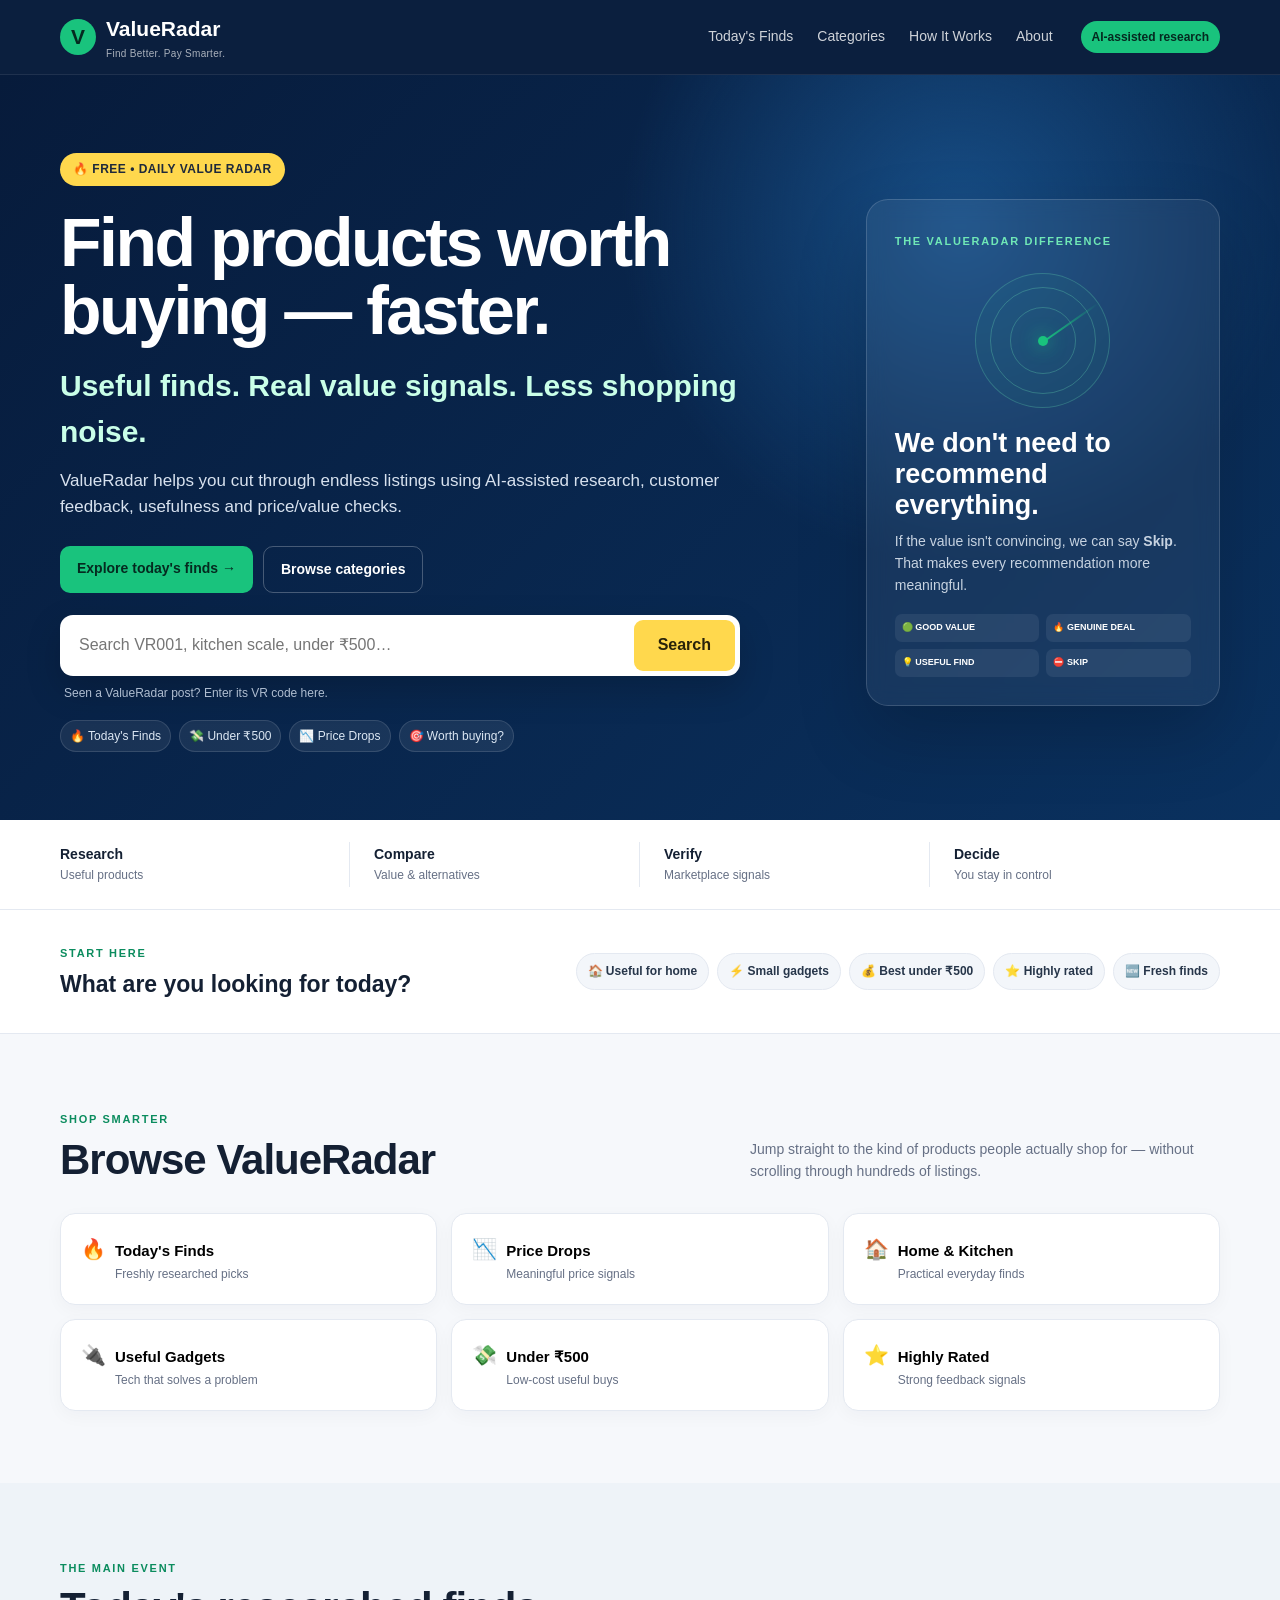
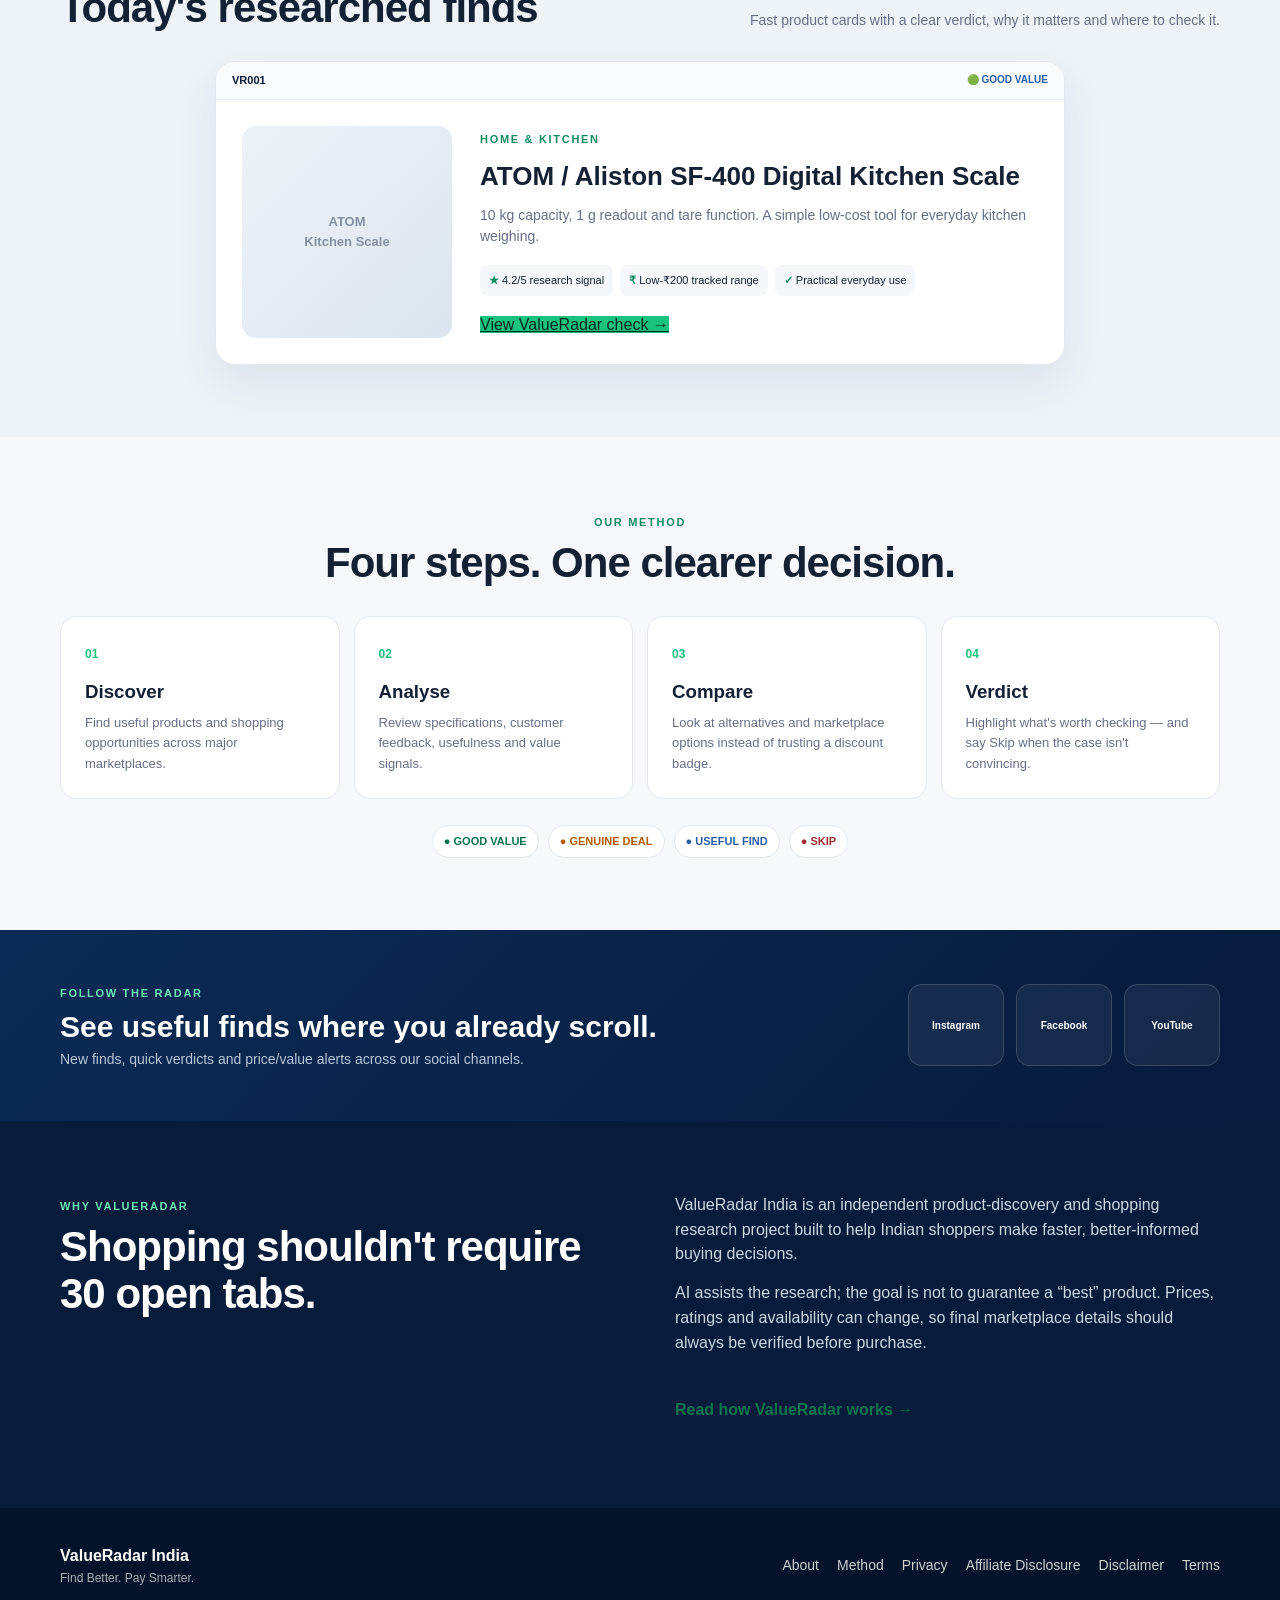
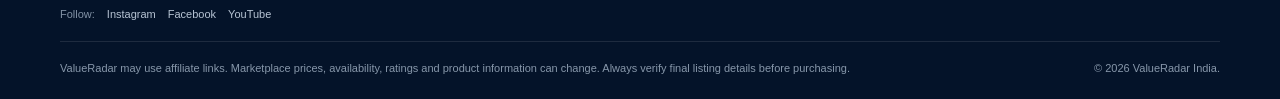
==== commit e0d9a3b9: "Connect homepage discovery to published VR001" ====
--- a/index.html
+++ b/index.html
@@ -1,13 +1,13 @@
 <!doctype html>
-<html lang="en-IN"><head><meta charset="utf-8"><meta name="viewport" content="width=device-width,initial-scale=1"><title>ValueRadar India — Find Better. Pay Smarter.</title><meta name="description" content="Discover useful products, genuine value signals and smarter shopping research for Amazon and Flipkart in India."><meta name="theme-color" content="#071b3b"><meta name="robots" content="index,follow,max-image-preview:large"><link rel="canonical" href="https://valueradar.in/"><meta property="og:title" content="ValueRadar India — Find Better. Pay Smarter."><meta property="og:description" content="Useful finds, price/value checks and AI-assisted shopping research for India."><meta property="og:url" content="https://valueradar.in/"><meta property="og:type" content="website"><meta property="og:site_name" content="ValueRadar India"><meta name="twitter:card" content="summary"><script type="application/ld+json">{"@context":"https://schema.org","@type":"WebSite","name":"ValueRadar India","url":"https://valueradar.in/","description":"AI-assisted product discovery and shopping research for Indian shoppers."}</script><link rel="stylesheet" href="style.css"></head>
+<html lang="en-IN"><head><meta charset="utf-8"><meta name="viewport" content="width=device-width,initial-scale=1"><title>ValueRadar India — Find Better. Pay Smarter.</title><meta name="description" content="Discover useful products, genuine value signals and smarter shopping research for Amazon and Flipkart in India."><meta name="theme-color" content="#071b3b"><meta name="robots" content="index,follow,max-image-preview:large"><link rel="canonical" href="https://valueradar.in/"><meta property="og:title" content="ValueRadar India — Find Better. Pay Smarter."><meta property="og:description" content="Useful finds, price/value checks and AI-assisted shopping research for India."><meta property="og:url" content="https://valueradar.in/"><meta property="og:type" content="website"><meta property="og:site_name" content="ValueRadar India"><meta name="twitter:card" content="summary"><script type="application/ld+json">{"@context":"https://schema.org","@type":"WebSite","name":"ValueRadar India","url":"https://valueradar.in/","description":"AI-assisted product discovery and shopping research for Indian shoppers."}</script><script async src="https://www.googletagmanager.com/gtag/js?id=G-BJC6CE45VZ"></script><script>window.dataLayer=window.dataLayer||[];function gtag(){dataLayer.push(arguments)}gtag('js',new Date());gtag('config','G-BJC6CE45VZ');</script><link rel="stylesheet" href="style.css"></head>
 <body><header class="topbar"><div class="container nav"><a class="brand" href="#top" aria-label="ValueRadar home"><span class="radar-dot">V</span><span>ValueRadar<small>Find Better. Pay Smarter.</small></span></a><nav class="desktop-nav" aria-label="Primary navigation"><a href="#finds">Today's Finds</a><a href="#categories">Categories</a><a href="#method">How It Works</a><a href="about.html">About</a></nav><span class="ai-pill">AI-assisted research</span></div></header>
-<main id="top"><section class="hero"><div class="container hero-grid"><div><span class="free-tag">🔥 FREE • DAILY VALUE RADAR</span><h1>Find products worth buying — faster.</h1><p class="hero-lead">Useful finds. Real value signals. Less shopping noise.</p><p class="hero-copy">ValueRadar helps you cut through endless listings using AI-assisted research, customer feedback, usefulness and price/value checks.</p><div class="hero-actions"><a class="primary-cta" href="#finds">Explore today's finds →</a><a class="secondary-cta" href="#categories">Browse categories</a></div><form class="search" id="searchForm"><input id="productSearch" aria-label="Search products" placeholder="Search VR001, kitchen gadget, under ₹500…" autocomplete="off"><button type="submit">Search</button></form><p id="searchMessage" class="search-message" aria-live="polite">Seen a ValueRadar post? Enter its VR code here.</p><div class="hero-shortcuts"><a href="#finds">🔥 Today's Finds</a><a href="#categories">💸 Under ₹500</a><a href="#categories">📉 Price Drops</a><a href="#method">🎯 Worth buying?</a></div></div><aside class="radar-card"><span class="eyebrow">THE VALUERADAR DIFFERENCE</span><div class="radar-visual"><div class="ring r1"></div><div class="ring r2"></div><div class="sweep"></div><div class="center-dot"></div></div><h2>We don't need to recommend everything.</h2><p>If the value isn't convincing, we can say <strong>Skip</strong>. That makes every recommendation more meaningful.</p><div class="mini-verdicts"><span>🟢 GOOD VALUE</span><span>🔥 GENUINE DEAL</span><span>💡 USEFUL FIND</span><span>⛔ SKIP</span></div></aside></div></section>
+<main id="top"><section class="hero"><div class="container hero-grid"><div><span class="free-tag">🔥 FREE • DAILY VALUE RADAR</span><h1>Find products worth buying — faster.</h1><p class="hero-lead">Useful finds. Real value signals. Less shopping noise.</p><p class="hero-copy">ValueRadar helps you cut through endless listings using AI-assisted research, customer feedback, usefulness and price/value checks.</p><div class="hero-actions"><a class="primary-cta" href="#finds">Explore today's finds →</a><a class="secondary-cta" href="#categories">Browse categories</a></div><form class="search" id="searchForm"><input id="productSearch" aria-label="Search products" placeholder="Search VR001, kitchen scale, under ₹500…" autocomplete="off"><button type="submit">Search</button></form><p id="searchMessage" class="search-message" aria-live="polite">Seen a ValueRadar post? Enter its VR code here.</p><div class="hero-shortcuts"><a href="#finds">🔥 Today's Finds</a><a href="#categories">💸 Under ₹500</a><a href="#categories">📉 Price Drops</a><a href="#method">🎯 Worth buying?</a></div></div><aside class="radar-card"><span class="eyebrow">THE VALUERADAR DIFFERENCE</span><div class="radar-visual"><div class="ring r1"></div><div class="ring r2"></div><div class="sweep"></div><div class="center-dot"></div></div><h2>We don't need to recommend everything.</h2><p>If the value isn't convincing, we can say <strong>Skip</strong>. That makes every recommendation more meaningful.</p><div class="mini-verdicts"><span>🟢 GOOD VALUE</span><span>🔥 GENUINE DEAL</span><span>💡 USEFUL FIND</span><span>⛔ SKIP</span></div></aside></div></section>
 <section class="quick-strip"><div class="container quick-grid"><div><strong>Research</strong><span>Useful products</span></div><div><strong>Compare</strong><span>Value & alternatives</span></div><div><strong>Verify</strong><span>Marketplace signals</span></div><div><strong>Decide</strong><span>You stay in control</span></div></div></section>
-<section class="discovery-banner"><div class="container discovery-inner"><div><span class="eyebrow">START HERE</span><h2>What are you looking for today?</h2></div><div class="intent-chips"><a href="#categories">🏠 Useful for home</a><a href="#categories">⚡ Small gadgets</a><a href="#categories">💰 Best under ₹500</a><a href="#categories">⭐ Highly rated</a><a href="#finds">🆕 Fresh finds</a></div></div></section>
+<section class="discovery-banner"><div class="container discovery-inner"><div><span class="eyebrow">START HERE</span><h2>What are you looking for today?</h2></div><div class="intent-chips"><a href="#finds">🏠 Useful for home</a><a href="#categories">⚡ Small gadgets</a><a href="#finds">💰 Best under ₹500</a><a href="#finds">⭐ Highly rated</a><a href="#finds">🆕 Fresh finds</a></div></div></section>
 <section id="categories" class="section"><div class="container"><div class="section-head"><div><span class="eyebrow">SHOP SMARTER</span><h2>Browse ValueRadar</h2></div><p>Jump straight to the kind of products people actually shop for — without scrolling through hundreds of listings.</p></div><div class="category-grid"><button data-filter="today">🔥 <strong>Today's Finds</strong><span>Freshly researched picks</span></button><button data-filter="drops">📉 <strong>Price Drops</strong><span>Meaningful price signals</span></button><button data-filter="home">🏠 <strong>Home & Kitchen</strong><span>Practical everyday finds</span></button><button data-filter="gadgets">🔌 <strong>Useful Gadgets</strong><span>Tech that solves a problem</span></button><button data-filter="under500">💸 <strong>Under ₹500</strong><span>Low-cost useful buys</span></button><button data-filter="rated">⭐ <strong>Highly Rated</strong><span>Strong feedback signals</span></button></div></div></section>
-<section id="finds" class="section soft"><div class="container"><div class="section-head"><div><span class="eyebrow">THE MAIN EVENT</span><h2>Today's researched finds</h2></div><p>Fast product cards with a clear verdict, why it matters and where to check it.</p></div><div id="productsContainer" class="product-grid"><div class="preview-card"><div class="preview-top"><span class="preview-code">VR---</span><span class="preview-status">💡 USEFUL FIND</span></div><div class="preview-body"><div class="preview-image">Product<br>image</div><div><span class="eyebrow">WHAT A LIVE CARD WILL SHOW</span><h3>One useful product. One clear decision.</h3><p>Product name, key benefit, marketplace feedback, ValueRadar verdict and a direct button to check the current offer.</p><div class="preview-metrics"><span><b>★</b> Rating signal</span><span><b>₹</b> Value check</span><span><b>✓</b> Why we picked it</span></div><button disabled>Check current price →</button></div></div></div></div></div></section>
+<section id="finds" class="section soft"><div class="container"><div class="section-head"><div><span class="eyebrow">THE MAIN EVENT</span><h2>Today's researched finds</h2></div><p>Fast product cards with a clear verdict, why it matters and where to check it.</p></div><div id="productsContainer" class="product-grid"><article class="preview-card" data-product="vr001 kitchen scale atom aliston home kitchen under 500"><div class="preview-top"><span class="preview-code">VR001</span><span class="preview-status">🟢 GOOD VALUE</span></div><div class="preview-body"><div class="preview-image">ATOM<br>Kitchen Scale</div><div><span class="eyebrow">HOME &amp; KITCHEN</span><h3>ATOM / Aliston SF-400 Digital Kitchen Scale</h3><p>10 kg capacity, 1 g readout and tare function. A simple low-cost tool for everyday kitchen weighing.</p><div class="preview-metrics"><span><b>★</b> 4.2/5 research signal</span><span><b>₹</b> Low-₹200 tracked range</span><span><b>✓</b> Practical everyday use</span></div><a class="primary-cta" href="/products/atom-aliston-sf400-kitchen-scale/" data-vr-code="VR001">View ValueRadar check →</a></div></div></article></div></div></section>
 <section id="method" class="section"><div class="container"><div class="section-head centered"><div><span class="eyebrow">OUR METHOD</span><h2>Four steps. One clearer decision.</h2></div></div><div class="steps"><article><b>01</b><h3>Discover</h3><p>Find useful products and shopping opportunities across major marketplaces.</p></article><article><b>02</b><h3>Analyse</h3><p>Review specifications, customer feedback, usefulness and value signals.</p></article><article><b>03</b><h3>Compare</h3><p>Look at alternatives and marketplace options instead of trusting a discount badge.</p></article><article><b>04</b><h3>Verdict</h3><p>Highlight what's worth checking — and say Skip when the case isn't convincing.</p></article></div><div class="verdicts"><span class="good">● GOOD VALUE</span><span class="deal">● GENUINE DEAL</span><span class="useful">● USEFUL FIND</span><span class="skip">● SKIP</span></div></div></section>
-<section class="follow-strip"><div class="container follow-inner"><div><span class="eyebrow">FOLLOW THE RADAR</span><h2>See useful finds where you already scroll.</h2><p>New finds, quick verdicts and price/value alerts across our social channels.</p></div><div class="social-icons" aria-label="ValueRadar social media"><a href="#" data-social-pending aria-label="Instagram"><svg viewBox="0 0 24 24"><rect x="3" y="3" width="18" height="18" rx="5"></rect><circle cx="12" cy="12" r="4"></circle><circle class="fill" cx="17.3" cy="6.8" r="1"></circle></svg><span>Instagram</span></a><a href="#" data-social-pending aria-label="Facebook"><svg viewBox="0 0 24 24"><path d="M14 21v-8h3l.5-3H14V8.2c0-.9.3-1.7 1.8-1.7H18V3.8c-.4-.1-1.5-.2-2.7-.2-2.7 0-4.5 1.6-4.5 4.7V10H8v3h2.8v8H14z"></path></svg><span>Facebook</span></a><a href="#" data-social-pending aria-label="YouTube"><svg viewBox="0 0 24 24"><path d="M21 8.2a2.8 2.8 0 0 0-2-2C17.3 5.7 12 5.7 12 5.7s-5.3 0-7 .5a2.8 2.8 0 0 0-2 2A29 29 0 0 0 2.5 12 29 29 0 0 0 3 15.8a2.8 2.8 0 0 0 2 2c1.7.5 7 .5 7 .5s5.3 0 7-.5a2.8 2.8 0 0 0 2-2 29 29 0 0 0 .5-3.8 29 29 0 0 0-.5-3.8z"></path><path class="play" d="m10 9 5 3-5 3z"></path></svg><span>YouTube</span></a></div></div></section>
+<section class="follow-strip"><div class="container follow-inner"><div><span class="eyebrow">FOLLOW THE RADAR</span><h2>See useful finds where you already scroll.</h2><p>New finds, quick verdicts and price/value alerts across our social channels.</p></div><div class="social-icons" aria-label="ValueRadar social media"><a href="https://www.instagram.com/valueradarindia/" target="_blank" rel="noopener" aria-label="Instagram"><span>Instagram</span></a><a href="https://www.facebook.com/valueradarindia/" target="_blank" rel="noopener" aria-label="Facebook"><span>Facebook</span></a><a href="https://www.youtube.com/@valueradarindia" target="_blank" rel="noopener" aria-label="YouTube"><span>YouTube</span></a></div></div></section>
 <section id="about" class="section about"><div class="container about-grid"><div><span class="eyebrow">WHY VALUERADAR</span><h2>Shopping shouldn't require 30 open tabs.</h2></div><div><p>ValueRadar India is an independent product-discovery and shopping research project built to help Indian shoppers make faster, better-informed buying decisions.</p><p>AI assists the research; the goal is not to guarantee a “best” product. Prices, ratings and availability can change, so final marketplace details should always be verified before purchase.</p><p><a class="back-home" href="about.html">Read how ValueRadar works →</a></p></div></div></section></main>
-<footer><div class="container footer-grid"><div><strong>ValueRadar India</strong><p>Find Better. Pay Smarter.</p></div><div class="footer-links"><a href="about.html">About</a><a href="#method">Method</a><a href="privacy.html">Privacy</a><a href="affiliate-disclosure.html">Affiliate Disclosure</a><a href="disclaimer.html">Disclaimer</a><a href="terms.html">Terms</a></div></div><div class="container footer-social-mini"><span>Follow:</span><a href="#" data-social-pending>Instagram</a><a href="#" data-social-pending>Facebook</a><a href="#" data-social-pending>YouTube</a></div><div class="container legal">ValueRadar may use affiliate links. Marketplace prices, availability, ratings and product information can change. Always verify final listing details before purchasing. <span>© <span id="year"></span> ValueRadar India.</span></div></footer>
-<script>const form=document.getElementById('searchForm'),input=document.getElementById('productSearch'),msg=document.getElementById('searchMessage');form.addEventListener('submit',e=>{e.preventDefault();const q=input.value.trim();msg.textContent=q?`No published match for “${q}” yet. New researched products are being added soon.`:'Enter a VR code or product name to search.';});document.querySelectorAll('[data-filter]').forEach(b=>b.addEventListener('click',()=>{document.getElementById('finds').scrollIntoView({behavior:'smooth'});msg.textContent=`${b.querySelector('strong').textContent} filtering will activate when the product database goes live.`;}));document.querySelectorAll('[data-social-pending]').forEach(a=>a.addEventListener('click',e=>e.preventDefault()));document.getElementById('year').textContent=new Date().getFullYear();</script></body></html>+<footer><div class="container footer-grid"><div><strong>ValueRadar India</strong><p>Find Better. Pay Smarter.</p></div><div class="footer-links"><a href="about.html">About</a><a href="#method">Method</a><a href="privacy.html">Privacy</a><a href="affiliate-disclosure.html">Affiliate Disclosure</a><a href="disclaimer.html">Disclaimer</a><a href="terms.html">Terms</a></div></div><div class="container footer-social-mini"><span>Follow:</span><a href="https://www.instagram.com/valueradarindia/">Instagram</a><a href="https://www.facebook.com/valueradarindia/">Facebook</a><a href="https://www.youtube.com/@valueradarindia">YouTube</a></div><div class="container legal">ValueRadar may use affiliate links. Marketplace prices, availability, ratings and product information can change. Always verify final listing details before purchasing. <span>© <span id="year"></span> ValueRadar India.</span></div></footer>
+<script>const form=document.getElementById('searchForm'),input=document.getElementById('productSearch'),msg=document.getElementById('searchMessage');form.addEventListener('submit',e=>{e.preventDefault();const q=input.value.trim().toLowerCase();if(q&&typeof gtag==='function')gtag('event','site_search',{search_term:q});if(q==='vr001'||q.includes('kitchen scale')||q.includes('atom')||q.includes('aliston')){location.href='/products/atom-aliston-sf400-kitchen-scale/';return}msg.textContent=q?`No published match for “${input.value.trim()}” yet. Try VR001 or kitchen scale.`:'Enter a VR code or product name to search.';});document.querySelectorAll('[data-filter]').forEach(b=>b.addEventListener('click',()=>{document.getElementById('finds').scrollIntoView({behavior:'smooth'});const label=b.querySelector('strong').textContent;msg.textContent=(['Today\'s Finds','Home & Kitchen','Under ₹500','Highly Rated'].includes(label))?'Showing currently published matching finds.':'More researched products are being added to this category.';if(typeof gtag==='function')gtag('event','category_interest',{category_name:label});}));document.addEventListener('click',e=>{const a=e.target.closest('a[href]');if(!a)return;let u;try{u=new URL(a.href,location.href)}catch{return}const h=u.hostname.replace(/^www\./,'');if((h.endsWith('amazon.in')||h.endsWith('flipkart.com'))&&typeof gtag==='function')gtag('event','marketplace_click',{marketplace:h.endsWith('amazon.in')?'Amazon':'Flipkart',link_url:u.href,vr_code:a.dataset.vrCode||'unknown'});});document.getElementById('year').textContent=new Date().getFullYear();</script></body></html>
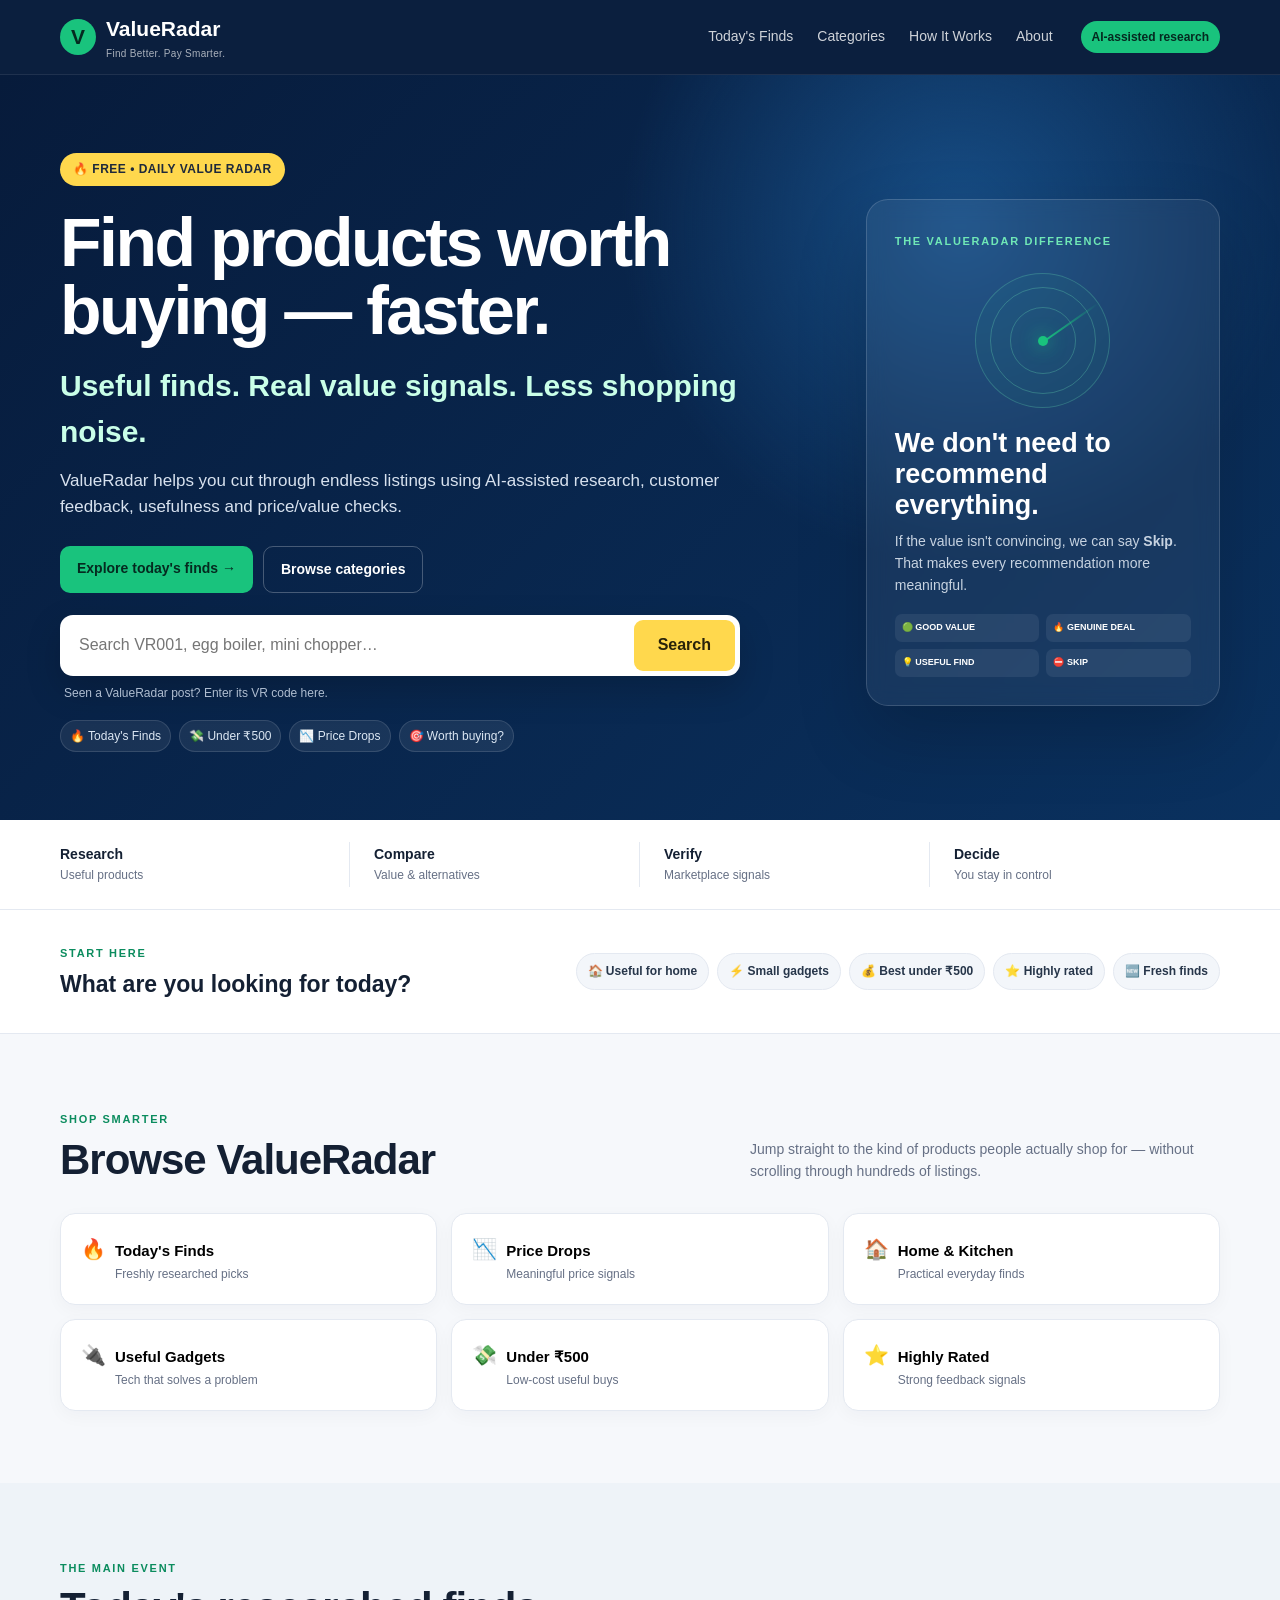
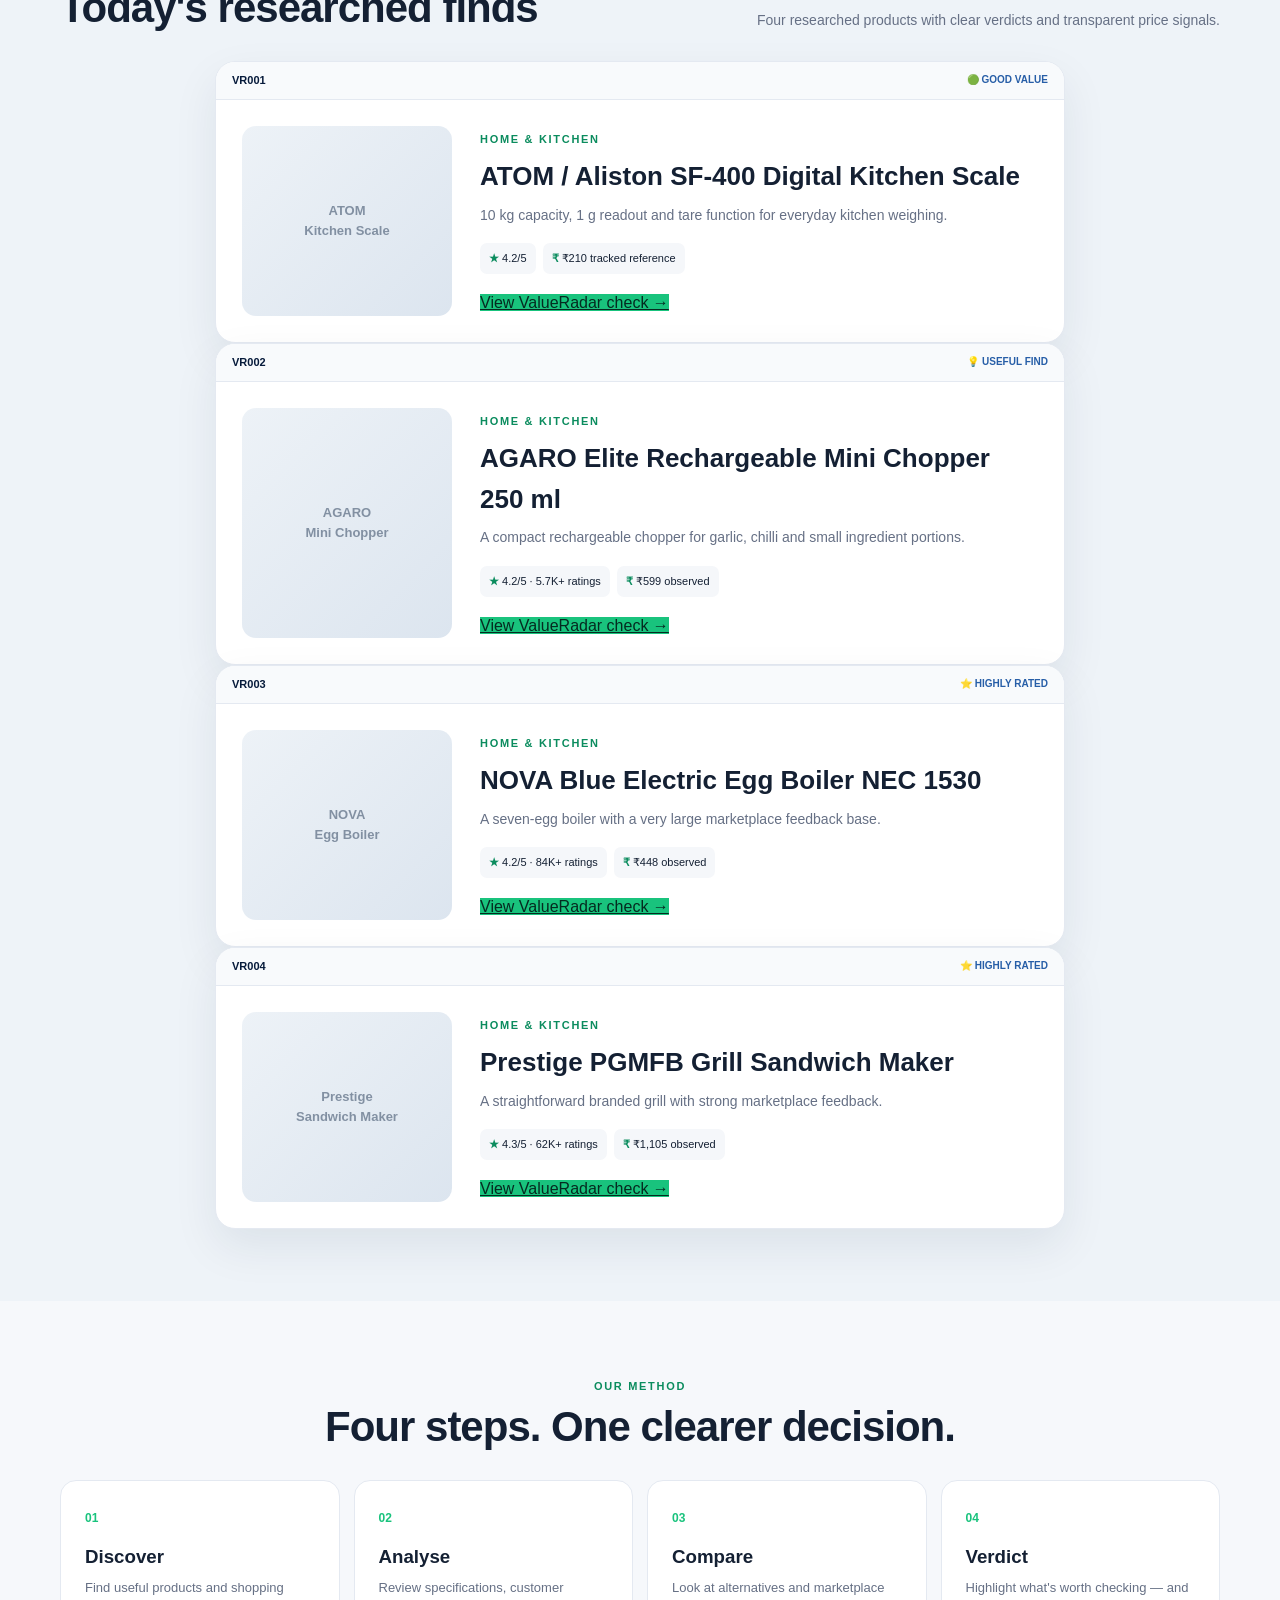
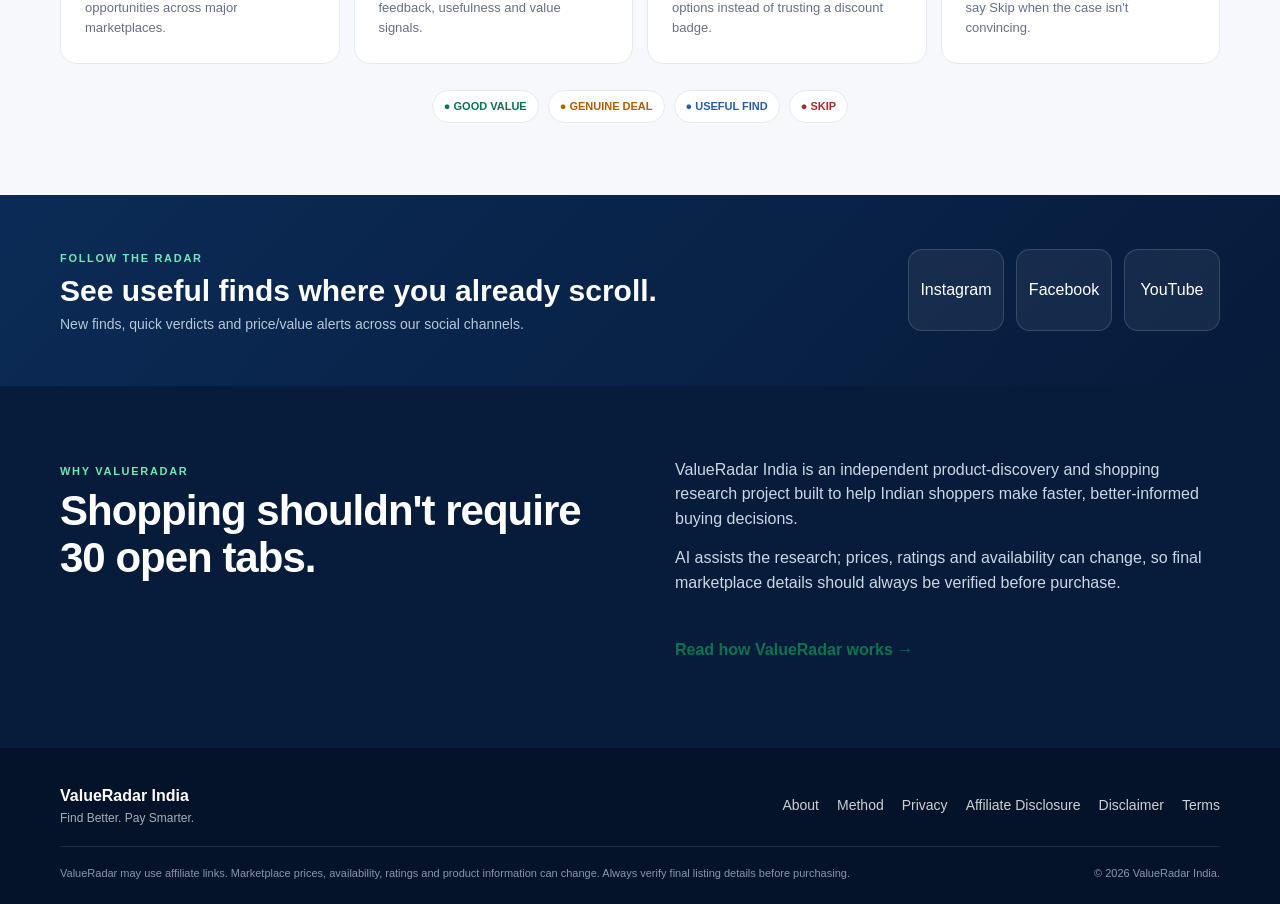
==== commit a01a9838: "Connect VR002 to VR004 to homepage discovery" ====
--- a/index.html
+++ b/index.html
@@ -1,13 +1,18 @@
 <!doctype html>
 <html lang="en-IN"><head><meta charset="utf-8"><meta name="viewport" content="width=device-width,initial-scale=1"><title>ValueRadar India — Find Better. Pay Smarter.</title><meta name="description" content="Discover useful products, genuine value signals and smarter shopping research for Amazon and Flipkart in India."><meta name="theme-color" content="#071b3b"><meta name="robots" content="index,follow,max-image-preview:large"><link rel="canonical" href="https://valueradar.in/"><meta property="og:title" content="ValueRadar India — Find Better. Pay Smarter."><meta property="og:description" content="Useful finds, price/value checks and AI-assisted shopping research for India."><meta property="og:url" content="https://valueradar.in/"><meta property="og:type" content="website"><meta property="og:site_name" content="ValueRadar India"><meta name="twitter:card" content="summary"><script type="application/ld+json">{"@context":"https://schema.org","@type":"WebSite","name":"ValueRadar India","url":"https://valueradar.in/","description":"AI-assisted product discovery and shopping research for Indian shoppers."}</script><script async src="https://www.googletagmanager.com/gtag/js?id=G-BJC6CE45VZ"></script><script>window.dataLayer=window.dataLayer||[];function gtag(){dataLayer.push(arguments)}gtag('js',new Date());gtag('config','G-BJC6CE45VZ');</script><link rel="stylesheet" href="style.css"></head>
 <body><header class="topbar"><div class="container nav"><a class="brand" href="#top" aria-label="ValueRadar home"><span class="radar-dot">V</span><span>ValueRadar<small>Find Better. Pay Smarter.</small></span></a><nav class="desktop-nav" aria-label="Primary navigation"><a href="#finds">Today's Finds</a><a href="#categories">Categories</a><a href="#method">How It Works</a><a href="about.html">About</a></nav><span class="ai-pill">AI-assisted research</span></div></header>
-<main id="top"><section class="hero"><div class="container hero-grid"><div><span class="free-tag">🔥 FREE • DAILY VALUE RADAR</span><h1>Find products worth buying — faster.</h1><p class="hero-lead">Useful finds. Real value signals. Less shopping noise.</p><p class="hero-copy">ValueRadar helps you cut through endless listings using AI-assisted research, customer feedback, usefulness and price/value checks.</p><div class="hero-actions"><a class="primary-cta" href="#finds">Explore today's finds →</a><a class="secondary-cta" href="#categories">Browse categories</a></div><form class="search" id="searchForm"><input id="productSearch" aria-label="Search products" placeholder="Search VR001, kitchen scale, under ₹500…" autocomplete="off"><button type="submit">Search</button></form><p id="searchMessage" class="search-message" aria-live="polite">Seen a ValueRadar post? Enter its VR code here.</p><div class="hero-shortcuts"><a href="#finds">🔥 Today's Finds</a><a href="#categories">💸 Under ₹500</a><a href="#categories">📉 Price Drops</a><a href="#method">🎯 Worth buying?</a></div></div><aside class="radar-card"><span class="eyebrow">THE VALUERADAR DIFFERENCE</span><div class="radar-visual"><div class="ring r1"></div><div class="ring r2"></div><div class="sweep"></div><div class="center-dot"></div></div><h2>We don't need to recommend everything.</h2><p>If the value isn't convincing, we can say <strong>Skip</strong>. That makes every recommendation more meaningful.</p><div class="mini-verdicts"><span>🟢 GOOD VALUE</span><span>🔥 GENUINE DEAL</span><span>💡 USEFUL FIND</span><span>⛔ SKIP</span></div></aside></div></section>
+<main id="top"><section class="hero"><div class="container hero-grid"><div><span class="free-tag">🔥 FREE • DAILY VALUE RADAR</span><h1>Find products worth buying — faster.</h1><p class="hero-lead">Useful finds. Real value signals. Less shopping noise.</p><p class="hero-copy">ValueRadar helps you cut through endless listings using AI-assisted research, customer feedback, usefulness and price/value checks.</p><div class="hero-actions"><a class="primary-cta" href="#finds">Explore today's finds →</a><a class="secondary-cta" href="#categories">Browse categories</a></div><form class="search" id="searchForm"><input id="productSearch" aria-label="Search products" placeholder="Search VR001, egg boiler, mini chopper…" autocomplete="off"><button type="submit">Search</button></form><p id="searchMessage" class="search-message" aria-live="polite">Seen a ValueRadar post? Enter its VR code here.</p><div class="hero-shortcuts"><a href="#finds">🔥 Today's Finds</a><a href="#categories">💸 Under ₹500</a><a href="#categories">📉 Price Drops</a><a href="#method">🎯 Worth buying?</a></div></div><aside class="radar-card"><span class="eyebrow">THE VALUERADAR DIFFERENCE</span><div class="radar-visual"><div class="ring r1"></div><div class="ring r2"></div><div class="sweep"></div><div class="center-dot"></div></div><h2>We don't need to recommend everything.</h2><p>If the value isn't convincing, we can say <strong>Skip</strong>. That makes every recommendation more meaningful.</p><div class="mini-verdicts"><span>🟢 GOOD VALUE</span><span>🔥 GENUINE DEAL</span><span>💡 USEFUL FIND</span><span>⛔ SKIP</span></div></aside></div></section>
 <section class="quick-strip"><div class="container quick-grid"><div><strong>Research</strong><span>Useful products</span></div><div><strong>Compare</strong><span>Value & alternatives</span></div><div><strong>Verify</strong><span>Marketplace signals</span></div><div><strong>Decide</strong><span>You stay in control</span></div></div></section>
 <section class="discovery-banner"><div class="container discovery-inner"><div><span class="eyebrow">START HERE</span><h2>What are you looking for today?</h2></div><div class="intent-chips"><a href="#finds">🏠 Useful for home</a><a href="#categories">⚡ Small gadgets</a><a href="#finds">💰 Best under ₹500</a><a href="#finds">⭐ Highly rated</a><a href="#finds">🆕 Fresh finds</a></div></div></section>
 <section id="categories" class="section"><div class="container"><div class="section-head"><div><span class="eyebrow">SHOP SMARTER</span><h2>Browse ValueRadar</h2></div><p>Jump straight to the kind of products people actually shop for — without scrolling through hundreds of listings.</p></div><div class="category-grid"><button data-filter="today">🔥 <strong>Today's Finds</strong><span>Freshly researched picks</span></button><button data-filter="drops">📉 <strong>Price Drops</strong><span>Meaningful price signals</span></button><button data-filter="home">🏠 <strong>Home & Kitchen</strong><span>Practical everyday finds</span></button><button data-filter="gadgets">🔌 <strong>Useful Gadgets</strong><span>Tech that solves a problem</span></button><button data-filter="under500">💸 <strong>Under ₹500</strong><span>Low-cost useful buys</span></button><button data-filter="rated">⭐ <strong>Highly Rated</strong><span>Strong feedback signals</span></button></div></div></section>
-<section id="finds" class="section soft"><div class="container"><div class="section-head"><div><span class="eyebrow">THE MAIN EVENT</span><h2>Today's researched finds</h2></div><p>Fast product cards with a clear verdict, why it matters and where to check it.</p></div><div id="productsContainer" class="product-grid"><article class="preview-card" data-product="vr001 kitchen scale atom aliston home kitchen under 500"><div class="preview-top"><span class="preview-code">VR001</span><span class="preview-status">🟢 GOOD VALUE</span></div><div class="preview-body"><div class="preview-image">ATOM<br>Kitchen Scale</div><div><span class="eyebrow">HOME &amp; KITCHEN</span><h3>ATOM / Aliston SF-400 Digital Kitchen Scale</h3><p>10 kg capacity, 1 g readout and tare function. A simple low-cost tool for everyday kitchen weighing.</p><div class="preview-metrics"><span><b>★</b> 4.2/5 research signal</span><span><b>₹</b> Low-₹200 tracked range</span><span><b>✓</b> Practical everyday use</span></div><a class="primary-cta" href="/products/atom-aliston-sf400-kitchen-scale/" data-vr-code="VR001">View ValueRadar check →</a></div></div></article></div></div></section>
+<section id="finds" class="section soft"><div class="container"><div class="section-head"><div><span class="eyebrow">THE MAIN EVENT</span><h2>Today's researched finds</h2></div><p>Four researched products with clear verdicts and transparent price signals.</p></div><div id="productsContainer" class="product-grid">
+<article class="preview-card" data-product="vr001 kitchen scale atom aliston home kitchen under500 good"><div class="preview-top"><span class="preview-code">VR001</span><span class="preview-status">🟢 GOOD VALUE</span></div><div class="preview-body"><div class="preview-image">ATOM<br>Kitchen Scale</div><div><span class="eyebrow">HOME &amp; KITCHEN</span><h3>ATOM / Aliston SF-400 Digital Kitchen Scale</h3><p>10 kg capacity, 1 g readout and tare function for everyday kitchen weighing.</p><div class="preview-metrics"><span><b>★</b> 4.2/5</span><span><b>₹</b> ₹210 tracked reference</span></div><a class="primary-cta" href="/products/atom-aliston-sf400-kitchen-scale/">View ValueRadar check →</a></div></div></article>
+<article class="preview-card" data-product="vr002 agaro mini chopper home kitchen useful"><div class="preview-top"><span class="preview-code">VR002</span><span class="preview-status">💡 USEFUL FIND</span></div><div class="preview-body"><div class="preview-image">AGARO<br>Mini Chopper</div><div><span class="eyebrow">HOME &amp; KITCHEN</span><h3>AGARO Elite Rechargeable Mini Chopper 250 ml</h3><p>A compact rechargeable chopper for garlic, chilli and small ingredient portions.</p><div class="preview-metrics"><span><b>★</b> 4.2/5 · 5.7K+ ratings</span><span><b>₹</b> ₹599 observed</span></div><a class="primary-cta" href="/products/agaro-elite-rechargeable-mini-chopper-250ml/">View ValueRadar check →</a></div></div></article>
+<article class="preview-card" data-product="vr003 nova egg boiler home kitchen under500 highly rated"><div class="preview-top"><span class="preview-code">VR003</span><span class="preview-status">⭐ HIGHLY RATED</span></div><div class="preview-body"><div class="preview-image">NOVA<br>Egg Boiler</div><div><span class="eyebrow">HOME &amp; KITCHEN</span><h3>NOVA Blue Electric Egg Boiler NEC 1530</h3><p>A seven-egg boiler with a very large marketplace feedback base.</p><div class="preview-metrics"><span><b>★</b> 4.2/5 · 84K+ ratings</span><span><b>₹</b> ₹448 observed</span></div><a class="primary-cta" href="/products/nova-blue-electric-egg-boiler-nec-1530/">View ValueRadar check →</a></div></div></article>
+<article class="preview-card" data-product="vr004 prestige pgmfb sandwich maker grill home kitchen highly rated"><div class="preview-top"><span class="preview-code">VR004</span><span class="preview-status">⭐ HIGHLY RATED</span></div><div class="preview-body"><div class="preview-image">Prestige<br>Sandwich Maker</div><div><span class="eyebrow">HOME &amp; KITCHEN</span><h3>Prestige PGMFB Grill Sandwich Maker</h3><p>A straightforward branded grill with strong marketplace feedback.</p><div class="preview-metrics"><span><b>★</b> 4.3/5 · 62K+ ratings</span><span><b>₹</b> ₹1,105 observed</span></div><a class="primary-cta" href="/products/prestige-pgmfb-grill-sandwich-maker/">View ValueRadar check →</a></div></div></article>
+</div></div></section>
 <section id="method" class="section"><div class="container"><div class="section-head centered"><div><span class="eyebrow">OUR METHOD</span><h2>Four steps. One clearer decision.</h2></div></div><div class="steps"><article><b>01</b><h3>Discover</h3><p>Find useful products and shopping opportunities across major marketplaces.</p></article><article><b>02</b><h3>Analyse</h3><p>Review specifications, customer feedback, usefulness and value signals.</p></article><article><b>03</b><h3>Compare</h3><p>Look at alternatives and marketplace options instead of trusting a discount badge.</p></article><article><b>04</b><h3>Verdict</h3><p>Highlight what's worth checking — and say Skip when the case isn't convincing.</p></article></div><div class="verdicts"><span class="good">● GOOD VALUE</span><span class="deal">● GENUINE DEAL</span><span class="useful">● USEFUL FIND</span><span class="skip">● SKIP</span></div></div></section>
-<section class="follow-strip"><div class="container follow-inner"><div><span class="eyebrow">FOLLOW THE RADAR</span><h2>See useful finds where you already scroll.</h2><p>New finds, quick verdicts and price/value alerts across our social channels.</p></div><div class="social-icons" aria-label="ValueRadar social media"><a href="https://www.instagram.com/valueradarindia/" target="_blank" rel="noopener" aria-label="Instagram"><span>Instagram</span></a><a href="https://www.facebook.com/valueradarindia/" target="_blank" rel="noopener" aria-label="Facebook"><span>Facebook</span></a><a href="https://www.youtube.com/@valueradarindia" target="_blank" rel="noopener" aria-label="YouTube"><span>YouTube</span></a></div></div></section>
-<section id="about" class="section about"><div class="container about-grid"><div><span class="eyebrow">WHY VALUERADAR</span><h2>Shopping shouldn't require 30 open tabs.</h2></div><div><p>ValueRadar India is an independent product-discovery and shopping research project built to help Indian shoppers make faster, better-informed buying decisions.</p><p>AI assists the research; the goal is not to guarantee a “best” product. Prices, ratings and availability can change, so final marketplace details should always be verified before purchase.</p><p><a class="back-home" href="about.html">Read how ValueRadar works →</a></p></div></div></section></main>
-<footer><div class="container footer-grid"><div><strong>ValueRadar India</strong><p>Find Better. Pay Smarter.</p></div><div class="footer-links"><a href="about.html">About</a><a href="#method">Method</a><a href="privacy.html">Privacy</a><a href="affiliate-disclosure.html">Affiliate Disclosure</a><a href="disclaimer.html">Disclaimer</a><a href="terms.html">Terms</a></div></div><div class="container footer-social-mini"><span>Follow:</span><a href="https://www.instagram.com/valueradarindia/">Instagram</a><a href="https://www.facebook.com/valueradarindia/">Facebook</a><a href="https://www.youtube.com/@valueradarindia">YouTube</a></div><div class="container legal">ValueRadar may use affiliate links. Marketplace prices, availability, ratings and product information can change. Always verify final listing details before purchasing. <span>© <span id="year"></span> ValueRadar India.</span></div></footer>
-<script>const form=document.getElementById('searchForm'),input=document.getElementById('productSearch'),msg=document.getElementById('searchMessage');form.addEventListener('submit',e=>{e.preventDefault();const q=input.value.trim().toLowerCase();if(q&&typeof gtag==='function')gtag('event','site_search',{search_term:q});if(q==='vr001'||q.includes('kitchen scale')||q.includes('atom')||q.includes('aliston')){location.href='/products/atom-aliston-sf400-kitchen-scale/';return}msg.textContent=q?`No published match for “${input.value.trim()}” yet. Try VR001 or kitchen scale.`:'Enter a VR code or product name to search.';});document.querySelectorAll('[data-filter]').forEach(b=>b.addEventListener('click',()=>{document.getElementById('finds').scrollIntoView({behavior:'smooth'});const label=b.querySelector('strong').textContent;msg.textContent=(['Today\'s Finds','Home & Kitchen','Under ₹500','Highly Rated'].includes(label))?'Showing currently published matching finds.':'More researched products are being added to this category.';if(typeof gtag==='function')gtag('event','category_interest',{category_name:label});}));document.addEventListener('click',e=>{const a=e.target.closest('a[href]');if(!a)return;let u;try{u=new URL(a.href,location.href)}catch{return}const h=u.hostname.replace(/^www\./,'');if((h.endsWith('amazon.in')||h.endsWith('flipkart.com'))&&typeof gtag==='function')gtag('event','marketplace_click',{marketplace:h.endsWith('amazon.in')?'Amazon':'Flipkart',link_url:u.href,vr_code:a.dataset.vrCode||'unknown'});});document.getElementById('year').textContent=new Date().getFullYear();</script></body></html>+<section class="follow-strip"><div class="container follow-inner"><div><span class="eyebrow">FOLLOW THE RADAR</span><h2>See useful finds where you already scroll.</h2><p>New finds, quick verdicts and price/value alerts across our social channels.</p></div><div class="social-icons"><a href="https://www.instagram.com/valueradarindia/" target="_blank" rel="noopener">Instagram</a><a href="https://www.facebook.com/valueradarindia/" target="_blank" rel="noopener">Facebook</a><a href="https://www.youtube.com/@valueradarindia" target="_blank" rel="noopener">YouTube</a></div></div></section>
+<section id="about" class="section about"><div class="container about-grid"><div><span class="eyebrow">WHY VALUERADAR</span><h2>Shopping shouldn't require 30 open tabs.</h2></div><div><p>ValueRadar India is an independent product-discovery and shopping research project built to help Indian shoppers make faster, better-informed buying decisions.</p><p>AI assists the research; prices, ratings and availability can change, so final marketplace details should always be verified before purchase.</p><p><a class="back-home" href="about.html">Read how ValueRadar works →</a></p></div></div></section></main>
+<footer><div class="container footer-grid"><div><strong>ValueRadar India</strong><p>Find Better. Pay Smarter.</p></div><div class="footer-links"><a href="about.html">About</a><a href="#method">Method</a><a href="privacy.html">Privacy</a><a href="affiliate-disclosure.html">Affiliate Disclosure</a><a href="disclaimer.html">Disclaimer</a><a href="terms.html">Terms</a></div></div><div class="container legal">ValueRadar may use affiliate links. Marketplace prices, availability, ratings and product information can change. Always verify final listing details before purchasing. <span>© <span id="year"></span> ValueRadar India.</span></div></footer>
+<script>const products=[['vr001','/products/atom-aliston-sf400-kitchen-scale/','vr001 kitchen scale atom aliston sf400'],['vr002','/products/agaro-elite-rechargeable-mini-chopper-250ml/','vr002 agaro mini chopper'],['vr003','/products/nova-blue-electric-egg-boiler-nec-1530/','vr003 nova egg boiler nec 1530'],['vr004','/products/prestige-pgmfb-grill-sandwich-maker/','vr004 prestige pgmfb sandwich maker grill']];const form=document.getElementById('searchForm'),input=document.getElementById('productSearch'),msg=document.getElementById('searchMessage'),cards=[...document.querySelectorAll('.preview-card')];form.addEventListener('submit',e=>{e.preventDefault();const q=input.value.trim().toLowerCase();if(q&&typeof gtag==='function')gtag('event','site_search',{search_term:q});const hit=products.find(p=>p[2].includes(q)&&q.length>1);if(hit){location.href=hit[1];return}msg.textContent=q?`No published match for “${input.value.trim()}” yet. Try VR001–VR004.`:'Enter a VR code or product name to search.';});document.querySelectorAll('[data-filter]').forEach(b=>b.addEventListener('click',()=>{const f=b.dataset.filter;cards.forEach(c=>{const d=c.dataset.product;const show=f==='today'||f==='home'||(f==='under500'&&d.includes('under500'))||(f==='rated'&&d.includes('highly rated'));c.style.display=show?'':'none'});document.getElementById('finds').scrollIntoView({behavior:'smooth'});if(typeof gtag==='function')gtag('event','category_interest',{category_name:b.querySelector('strong').textContent});}));document.getElementById('year').textContent=new Date().getFullYear();</script></body></html>
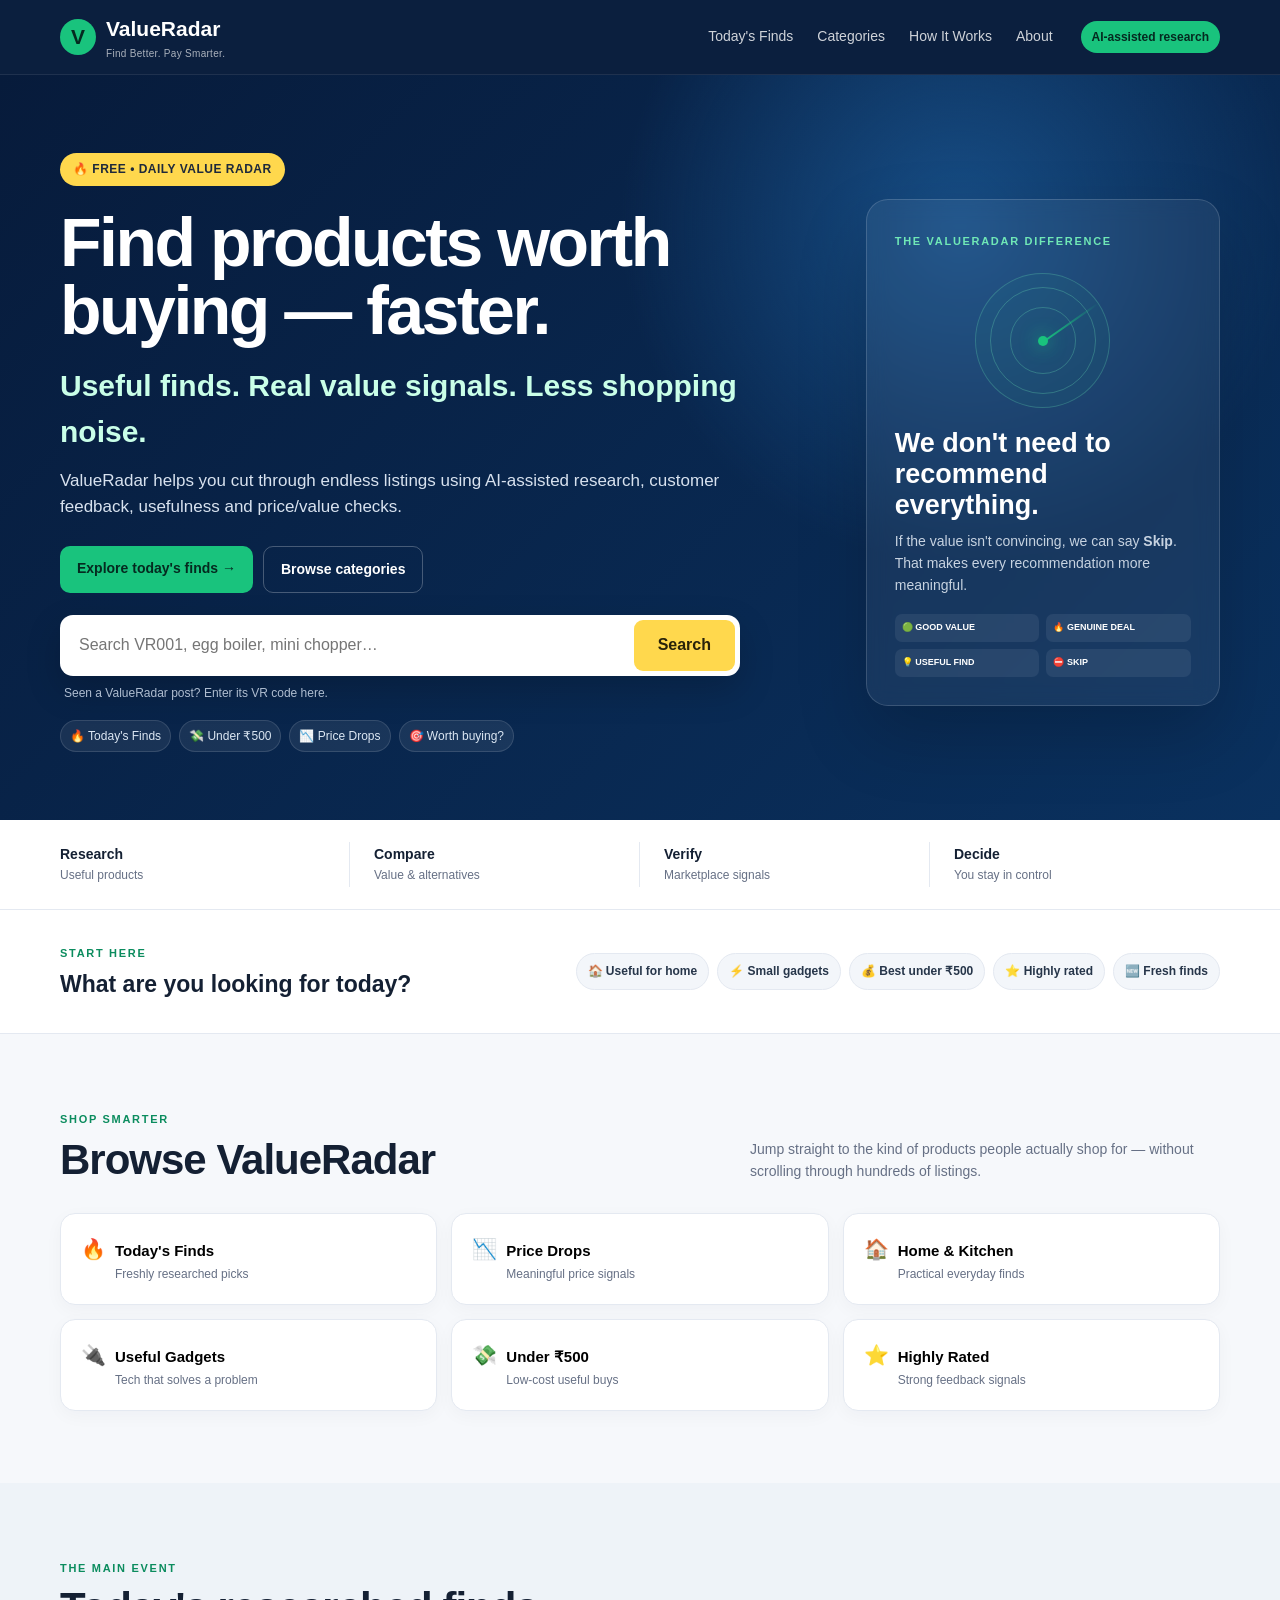
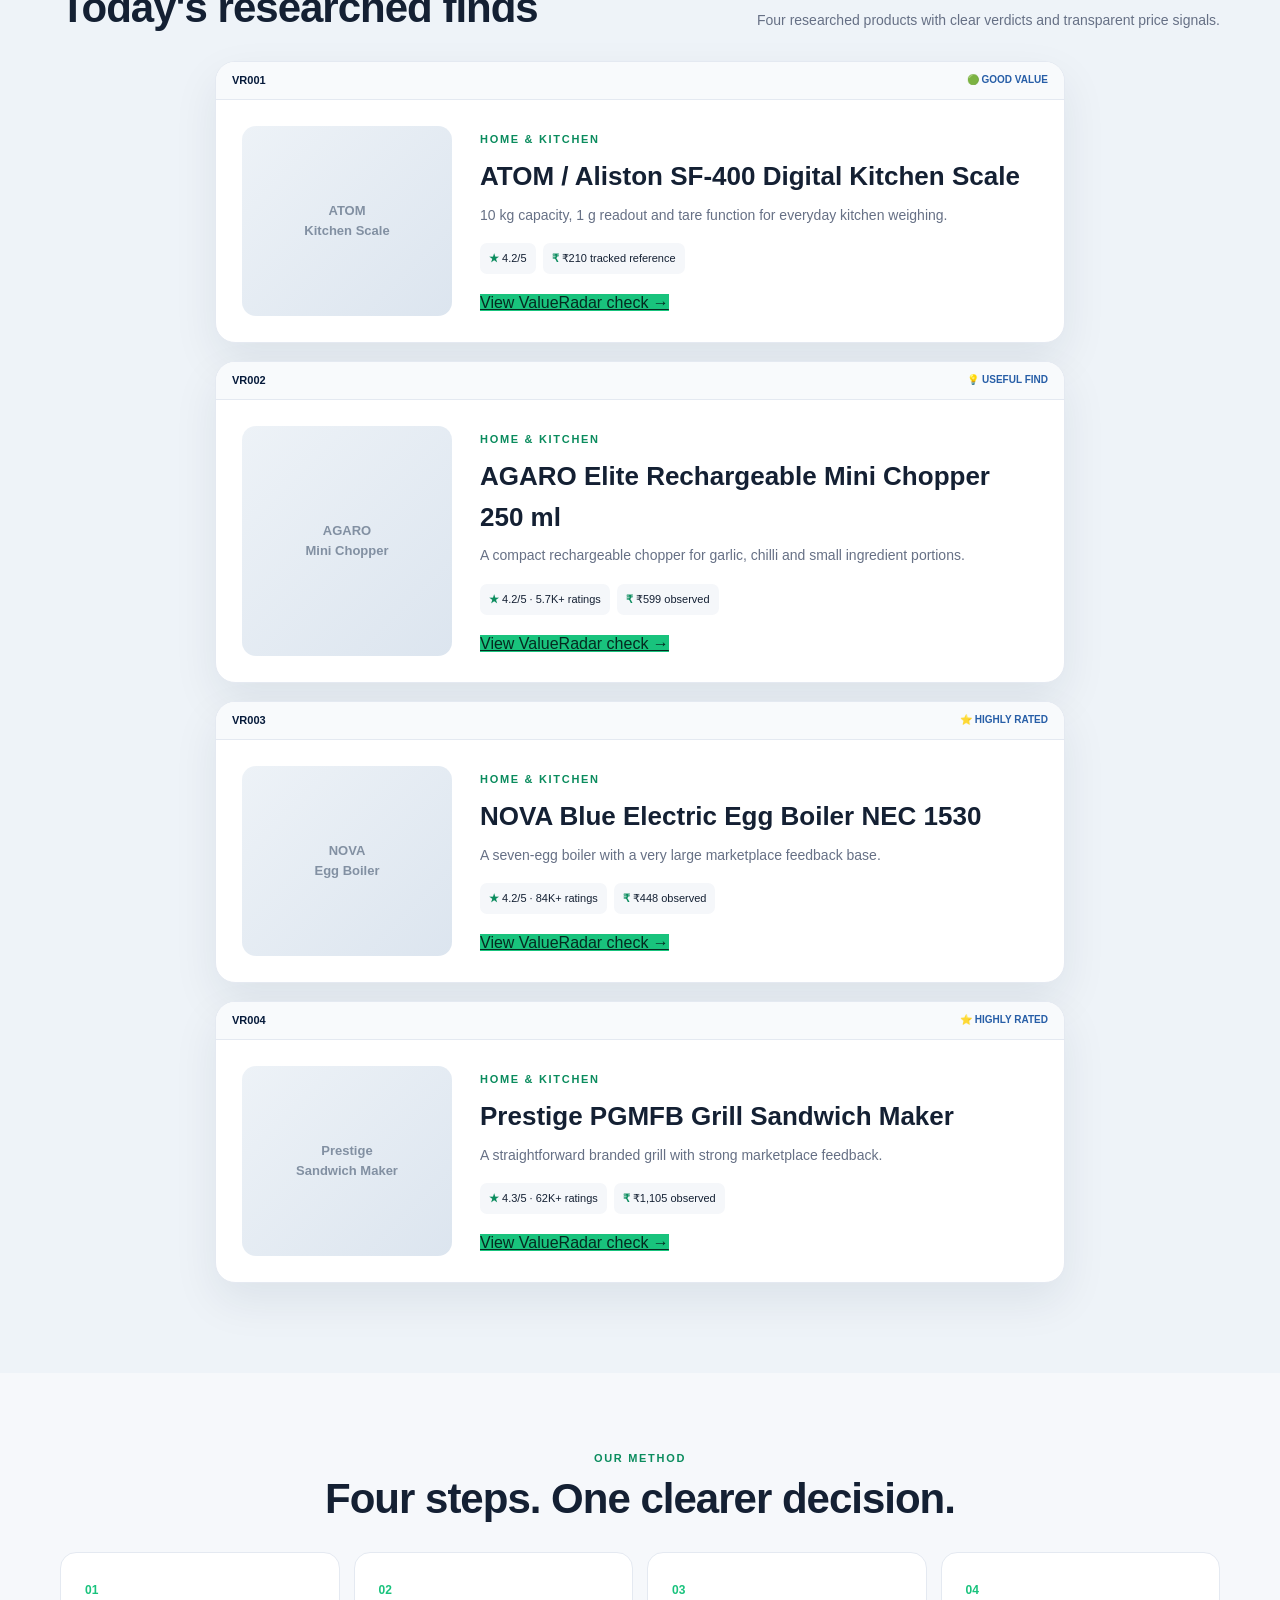
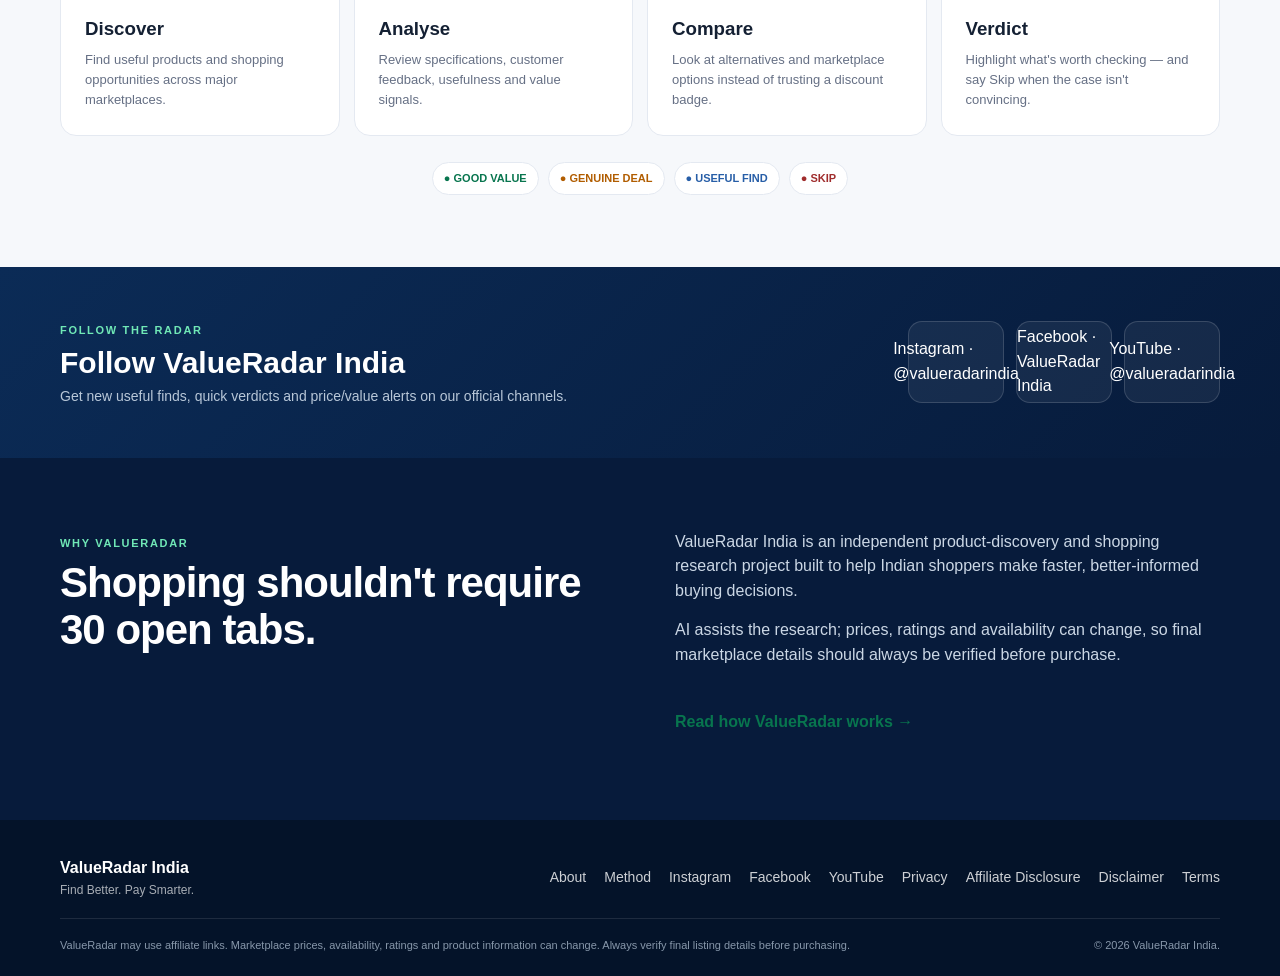
==== commit afa04d90: "Show direct social profile links on homepage" ====
--- a/index.html
+++ b/index.html
@@ -12,7 +12,7 @@
 <article class="preview-card" data-product="vr004 prestige pgmfb sandwich maker grill home kitchen highly rated"><div class="preview-top"><span class="preview-code">VR004</span><span class="preview-status">⭐ HIGHLY RATED</span></div><div class="preview-body"><div class="preview-image">Prestige<br>Sandwich Maker</div><div><span class="eyebrow">HOME &amp; KITCHEN</span><h3>Prestige PGMFB Grill Sandwich Maker</h3><p>A straightforward branded grill with strong marketplace feedback.</p><div class="preview-metrics"><span><b>★</b> 4.3/5 · 62K+ ratings</span><span><b>₹</b> ₹1,105 observed</span></div><a class="primary-cta" href="/products/prestige-pgmfb-grill-sandwich-maker/">View ValueRadar check →</a></div></div></article>
 </div></div></section>
 <section id="method" class="section"><div class="container"><div class="section-head centered"><div><span class="eyebrow">OUR METHOD</span><h2>Four steps. One clearer decision.</h2></div></div><div class="steps"><article><b>01</b><h3>Discover</h3><p>Find useful products and shopping opportunities across major marketplaces.</p></article><article><b>02</b><h3>Analyse</h3><p>Review specifications, customer feedback, usefulness and value signals.</p></article><article><b>03</b><h3>Compare</h3><p>Look at alternatives and marketplace options instead of trusting a discount badge.</p></article><article><b>04</b><h3>Verdict</h3><p>Highlight what's worth checking — and say Skip when the case isn't convincing.</p></article></div><div class="verdicts"><span class="good">● GOOD VALUE</span><span class="deal">● GENUINE DEAL</span><span class="useful">● USEFUL FIND</span><span class="skip">● SKIP</span></div></div></section>
-<section class="follow-strip"><div class="container follow-inner"><div><span class="eyebrow">FOLLOW THE RADAR</span><h2>See useful finds where you already scroll.</h2><p>New finds, quick verdicts and price/value alerts across our social channels.</p></div><div class="social-icons"><a href="https://www.instagram.com/valueradarindia/" target="_blank" rel="noopener">Instagram</a><a href="https://www.facebook.com/valueradarindia/" target="_blank" rel="noopener">Facebook</a><a href="https://www.youtube.com/@valueradarindia" target="_blank" rel="noopener">YouTube</a></div></div></section>
+<section class="follow-strip"><div class="container follow-inner"><div><span class="eyebrow">FOLLOW THE RADAR</span><h2>Follow ValueRadar India</h2><p>Get new useful finds, quick verdicts and price/value alerts on our official channels.</p></div><div class="social-icons"><a href="https://www.instagram.com/valueradarindia/" target="_blank" rel="noopener" aria-label="ValueRadar India on Instagram">Instagram · @valueradarindia</a><a href="https://www.facebook.com/valueradarindia/" target="_blank" rel="noopener" aria-label="ValueRadar India on Facebook">Facebook · ValueRadar India</a><a href="https://www.youtube.com/@valueradarindia" target="_blank" rel="noopener" aria-label="ValueRadar India on YouTube">YouTube · @valueradarindia</a></div></div></section>
 <section id="about" class="section about"><div class="container about-grid"><div><span class="eyebrow">WHY VALUERADAR</span><h2>Shopping shouldn't require 30 open tabs.</h2></div><div><p>ValueRadar India is an independent product-discovery and shopping research project built to help Indian shoppers make faster, better-informed buying decisions.</p><p>AI assists the research; prices, ratings and availability can change, so final marketplace details should always be verified before purchase.</p><p><a class="back-home" href="about.html">Read how ValueRadar works →</a></p></div></div></section></main>
-<footer><div class="container footer-grid"><div><strong>ValueRadar India</strong><p>Find Better. Pay Smarter.</p></div><div class="footer-links"><a href="about.html">About</a><a href="#method">Method</a><a href="privacy.html">Privacy</a><a href="affiliate-disclosure.html">Affiliate Disclosure</a><a href="disclaimer.html">Disclaimer</a><a href="terms.html">Terms</a></div></div><div class="container legal">ValueRadar may use affiliate links. Marketplace prices, availability, ratings and product information can change. Always verify final listing details before purchasing. <span>© <span id="year"></span> ValueRadar India.</span></div></footer>
+<footer><div class="container footer-grid"><div><strong>ValueRadar India</strong><p>Find Better. Pay Smarter.</p></div><div class="footer-links"><a href="about.html">About</a><a href="#method">Method</a><a href="https://www.instagram.com/valueradarindia/" target="_blank" rel="noopener">Instagram</a><a href="https://www.facebook.com/valueradarindia/" target="_blank" rel="noopener">Facebook</a><a href="https://www.youtube.com/@valueradarindia" target="_blank" rel="noopener">YouTube</a><a href="privacy.html">Privacy</a><a href="affiliate-disclosure.html">Affiliate Disclosure</a><a href="disclaimer.html">Disclaimer</a><a href="terms.html">Terms</a></div></div><div class="container legal">ValueRadar may use affiliate links. Marketplace prices, availability, ratings and product information can change. Always verify final listing details before purchasing. <span>© <span id="year"></span> ValueRadar India.</span></div></footer>
 <script>const products=[['vr001','/products/atom-aliston-sf400-kitchen-scale/','vr001 kitchen scale atom aliston sf400'],['vr002','/products/agaro-elite-rechargeable-mini-chopper-250ml/','vr002 agaro mini chopper'],['vr003','/products/nova-blue-electric-egg-boiler-nec-1530/','vr003 nova egg boiler nec 1530'],['vr004','/products/prestige-pgmfb-grill-sandwich-maker/','vr004 prestige pgmfb sandwich maker grill']];const form=document.getElementById('searchForm'),input=document.getElementById('productSearch'),msg=document.getElementById('searchMessage'),cards=[...document.querySelectorAll('.preview-card')];form.addEventListener('submit',e=>{e.preventDefault();const q=input.value.trim().toLowerCase();if(q&&typeof gtag==='function')gtag('event','site_search',{search_term:q});const hit=products.find(p=>p[2].includes(q)&&q.length>1);if(hit){location.href=hit[1];return}msg.textContent=q?`No published match for “${input.value.trim()}” yet. Try VR001–VR004.`:'Enter a VR code or product name to search.';});document.querySelectorAll('[data-filter]').forEach(b=>b.addEventListener('click',()=>{const f=b.dataset.filter;cards.forEach(c=>{const d=c.dataset.product;const show=f==='today'||f==='home'||(f==='under500'&&d.includes('under500'))||(f==='rated'&&d.includes('highly rated'));c.style.display=show?'':'none'});document.getElementById('finds').scrollIntoView({behavior:'smooth'});if(typeof gtag==='function')gtag('event','category_interest',{category_name:b.querySelector('strong').textContent});}));document.getElementById('year').textContent=new Date().getFullYear();</script></body></html>
--- a/style.css
+++ b/style.css
@@ -1 +1 @@
-:root{--navy:#071b3b;--navy2:#0c2e5d;--green:#19c37d;--ink:#142033;--muted:#667085;--bg:#f6f8fb;--line:#e4e9f1;--yellow:#ffd84d;--white:#fff}*{box-sizing:border-box;margin:0;padding:0}html{scroll-behavior:smooth}body{font-family:Inter,ui-sans-serif,-apple-system,BlinkMacSystemFont,"Segoe UI",sans-serif;color:var(--ink);background:var(--bg);line-height:1.55}button,input{font:inherit}.container{width:min(1160px,92%);margin:auto}.topbar{background:rgba(7,27,59,.98);color:#fff;position:sticky;top:0;z-index:20;border-bottom:1px solid rgba(255,255,255,.08)}.nav{height:74px;display:flex;align-items:center;gap:28px}.brand{display:flex;align-items:center;gap:10px;color:#fff;text-decoration:none;font-size:21px;font-weight:850;margin-right:auto}.brand small{display:block;font-size:10px;font-weight:500;opacity:.65;letter-spacing:.3px}.radar-dot{width:36px;height:36px;border-radius:50%;display:grid;place-items:center;background:var(--green);color:#052a20;font-weight:900}.desktop-nav{display:flex;gap:24px}.desktop-nav a,.footer-links a{color:inherit;text-decoration:none;font-size:14px;opacity:.8}.desktop-nav a:hover{opacity:1}.ai-pill{font-size:12px;font-weight:800;color:#052a20;background:var(--green);padding:7px 11px;border-radius:999px}.hero{background:radial-gradient(circle at 75% 20%,#174e86 0,transparent 30%),linear-gradient(135deg,var(--navy),#0a315f);color:#fff;padding:78px 0 68px;overflow:hidden}.hero-grid{display:grid;grid-template-columns:1.35fr .65fr;gap:70px;align-items:center}.free-tag{display:inline-block;background:var(--yellow);color:#1e293b;border-radius:999px;padding:7px 13px;font-size:12px;font-weight:900;letter-spacing:.5px;margin-bottom:22px}.hero h1{font-size:clamp(42px,6vw,68px);line-height:1.01;letter-spacing:-2.5px;max-width:760px}.hero-lead{font-size:clamp(22px,3vw,30px);font-weight:750;color:#c9ffe8;margin-top:18px}.hero-copy{font-size:17px;color:#d8e2ef;max-width:680px;margin-top:12px}.hero-actions{display:flex;gap:10px;flex-wrap:wrap;margin-top:25px}.hero-actions a{text-decoration:none;font-weight:850;font-size:14px;border-radius:10px;padding:12px 17px}.primary-cta{background:var(--green);color:#052a20}.secondary-cta{color:#fff;border:1px solid rgba(255,255,255,.25)}.search{display:flex;max-width:680px;background:#fff;border-radius:13px;padding:5px;margin-top:22px;box-shadow:0 14px 35px rgba(0,0,0,.18)}.search input{border:0;outline:0;flex:1;min-width:0;padding:13px 14px;color:var(--ink)}.search button{border:0;border-radius:9px;background:var(--yellow);color:#28220a;font-weight:850;padding:0 24px;cursor:pointer}.search-message{font-size:12px;color:#afbdd0;margin:8px 4px 0}.hero-shortcuts{display:flex;flex-wrap:wrap;gap:8px;margin-top:17px}.hero-shortcuts a{color:#dce7f3;text-decoration:none;font-size:12px;background:rgba(255,255,255,.07);border:1px solid rgba(255,255,255,.12);padding:6px 9px;border-radius:999px}.radar-card{border:1px solid rgba(255,255,255,.15);background:rgba(255,255,255,.06);backdrop-filter:blur(10px);border-radius:22px;padding:28px;box-shadow:0 30px 70px rgba(0,0,0,.18)}.eyebrow{font-size:11px;letter-spacing:1.7px;font-weight:900;color:#0b8c5e}.hero .eyebrow,.follow-strip .eyebrow{color:#70e8b6}.radar-card h2{font-size:27px;line-height:1.15;margin:16px 0 10px}.radar-card p{font-size:14px;color:#c7d3e1}.radar-visual{height:135px;width:135px;margin:20px auto;position:relative;border-radius:50%;background:rgba(25,195,125,.05);border:1px solid rgba(112,232,182,.25);overflow:hidden}.ring{position:absolute;border:1px solid rgba(112,232,182,.28);border-radius:50%;inset:25%}.r2{inset:10%}.center-dot{position:absolute;width:10px;height:10px;background:var(--green);border-radius:50%;left:calc(50% - 5px);top:calc(50% - 5px);box-shadow:0 0 18px var(--green)}.sweep{position:absolute;width:50%;height:2px;background:linear-gradient(90deg,var(--green),transparent);left:50%;top:50%;transform-origin:left center;transform:rotate(-35deg)}.mini-verdicts{display:grid;grid-template-columns:1fr 1fr;gap:7px;margin-top:18px}.mini-verdicts span{font-size:9px;font-weight:850;padding:7px;background:rgba(255,255,255,.07);border-radius:7px}.quick-strip{background:#fff;border-bottom:1px solid var(--line)}.quick-grid{display:grid;grid-template-columns:repeat(4,1fr);padding:22px 0}.quick-grid div{padding:2px 24px;border-right:1px solid var(--line)}.quick-grid div:first-child{padding-left:0}.quick-grid div:last-child{border:0}.quick-grid strong,.quick-grid span{display:block}.quick-grid strong{font-size:14px}.quick-grid span{font-size:12px;color:var(--muted)}.discovery-banner{background:#fff;padding:30px 0;border-bottom:1px solid var(--line)}.discovery-inner{display:flex;align-items:center;justify-content:space-between;gap:30px}.discovery-inner h2{font-size:23px;margin-top:3px}.intent-chips{display:flex;flex-wrap:wrap;justify-content:flex-end;gap:8px}.intent-chips a{text-decoration:none;color:#27364a;font-size:12px;font-weight:750;background:#f3f6fa;border:1px solid var(--line);padding:8px 11px;border-radius:999px}.intent-chips a:hover{background:#e7f8f1;border-color:#bdebd7}.section{padding:72px 0}.soft{background:#eef3f8}.section-head{display:flex;align-items:end;justify-content:space-between;gap:30px;margin-bottom:30px}.section-head h2,.about h2{font-size:clamp(29px,4vw,42px);line-height:1.12;letter-spacing:-1px;margin-top:5px}.section-head>p{max-width:470px;color:var(--muted);font-size:14px}.centered{justify-content:center;text-align:center}.category-grid{display:grid;grid-template-columns:repeat(3,1fr);gap:14px}.category-grid button{border:1px solid var(--line);background:#fff;border-radius:15px;padding:20px;text-align:left;cursor:pointer;transition:.2s;box-shadow:0 5px 18px rgba(18,38,63,.035);font-size:20px}.category-grid button:hover{transform:translateY(-3px);border-color:#9fb5ce;box-shadow:0 15px 30px rgba(18,38,63,.1)}.category-grid strong,.category-grid span{display:block;margin-left:34px}.category-grid strong{font-size:15px;margin-top:-26px}.category-grid span{font-size:12px;color:var(--muted);margin-top:3px}.product-grid{min-height:260px}.preview-card{background:#fff;border:1px solid var(--line);border-radius:20px;max-width:850px;margin:auto;overflow:hidden;box-shadow:0 18px 45px rgba(18,38,63,.08)}.preview-top{display:flex;justify-content:space-between;background:#f8fafc;border-bottom:1px solid var(--line);padding:10px 16px}.preview-code{font-size:11px;font-weight:900;color:var(--navy)}.preview-status{font-size:10px;font-weight:900;color:#275ea7}.preview-body{display:grid;grid-template-columns:210px 1fr;gap:28px;padding:26px}.preview-image{min-height:190px;border-radius:14px;background:linear-gradient(135deg,#edf2f7,#dce5ef);display:grid;place-items:center;text-align:center;color:#8290a2;font-size:13px;font-weight:800}.preview-body h3{font-size:26px;margin:5px 0 8px}.preview-body p{color:var(--muted);font-size:14px}.preview-metrics{display:flex;flex-wrap:wrap;gap:7px;margin:17px 0}.preview-metrics span{font-size:11px;background:#f5f7fa;border-radius:7px;padding:7px 9px}.preview-metrics b{color:#0b8c5e}.preview-body button{border:0;border-radius:9px;background:#dce4ec;color:#758395;font-weight:850;padding:11px 15px}.steps{display:grid;grid-template-columns:repeat(4,1fr);gap:14px}.steps article{background:#fff;border:1px solid var(--line);border-radius:16px;padding:24px}.steps b{color:var(--green);font-size:12px}.steps h3{margin:12px 0 7px}.steps p{font-size:13px;color:var(--muted)}.verdicts{display:flex;justify-content:center;flex-wrap:wrap;gap:9px;margin-top:26px}.verdicts span{font-size:11px;font-weight:900;border-radius:999px;padding:7px 11px;background:#fff;border:1px solid var(--line)}.good{color:#08754e}.deal{color:#b15d00}.useful{color:#275ea7}.skip{color:#a02d2d}.follow-strip{background:linear-gradient(135deg,#0b2b56,var(--navy));color:#fff;padding:50px 0}.follow-inner{display:flex;align-items:center;justify-content:space-between;gap:40px}.follow-inner h2{font-size:30px;line-height:1.15;margin:5px 0}.follow-inner p{color:#b8c7d8;font-size:14px}.social-icons{display:flex;gap:12px}.social-icons a{width:96px;min-height:82px;border:1px solid rgba(255,255,255,.15);border-radius:14px;color:#fff;text-decoration:none;display:flex;flex-direction:column;align-items:center;justify-content:center;gap:6px;background:rgba(255,255,255,.06);transition:.2s}.social-icons a:hover{transform:translateY(-3px);background:rgba(255,255,255,.11)}.social-icons svg{width:27px;height:27px;fill:none;stroke:currentColor;stroke-width:1.8}.social-icons svg path{fill:currentColor;stroke:none}.social-icons svg .play{fill:#0b2b56}.social-icons svg .fill{fill:currentColor;stroke:none}.social-icons span{font-size:10px;font-weight:750}.about{background:var(--navy);color:#fff}.about-grid{display:grid;grid-template-columns:1fr 1fr;gap:70px}.about .eyebrow{color:#70e8b6}.about p{color:#cbd7e5;margin-bottom:14px}footer{background:#041329;color:#fff;padding:36px 0 22px}.footer-grid{display:flex;justify-content:space-between;gap:25px;align-items:center}.footer-grid p{font-size:12px;opacity:.65}.footer-links{display:flex;gap:18px}.footer-social-mini{display:flex;gap:12px;align-items:center;margin-top:18px;font-size:11px;color:#8292a6}.footer-social-mini a{color:#b7c4d4;text-decoration:none}.legal{border-top:1px solid rgba(255,255,255,.1);margin-top:18px;padding-top:18px;color:#8797aa;font-size:11px;display:flex;justify-content:space-between;gap:25px}.legal>span{white-space:nowrap}.legal-page{min-height:calc(100vh - 74px);padding:70px 0 90px;background:linear-gradient(180deg,#eef4f9,#fff)}.legal-content{max-width:780px;background:#fff;border:1px solid var(--line);border-radius:20px;padding:46px;box-shadow:0 18px 50px rgba(18,38,63,.07)}.legal-content h1{font-size:clamp(34px,5vw,50px);line-height:1.05;letter-spacing:-1.5px;margin:8px 0 25px;color:var(--navy)}.legal-content h2{font-size:20px;margin:30px 0 8px;color:var(--navy)}.legal-content p{color:#536174;margin:0 0 14px}.legal-content .updated{font-size:12px;color:#8a96a6;margin-top:-14px;margin-bottom:25px}.back-home{display:inline-block;margin-top:28px;color:#08754e;font-weight:800;text-decoration:none}@media(max-width:850px){.desktop-nav{display:none}.hero{padding:58px 0}.hero-grid{grid-template-columns:1fr;gap:35px}.radar-card{display:none}.quick-grid{grid-template-columns:repeat(2,1fr);row-gap:16px}.quick-grid div:nth-child(2){border:0}.discovery-inner{display:block}.intent-chips{justify-content:flex-start;margin-top:16px}.category-grid{grid-template-columns:repeat(2,1fr)}.steps{grid-template-columns:repeat(2,1fr)}.follow-inner{display:block}.social-icons{margin-top:25px}.about-grid{grid-template-columns:1fr;gap:25px}}@media(max-width:560px){.container{width:min(92%,520px)}.nav{height:66px}.ai-pill{display:none}.hero h1{font-size:43px;letter-spacing:-1.8px}.hero-lead{font-size:21px}.hero-copy{font-size:15px}.hero-actions a{flex:1;text-align:center}.search button{padding:0 14px}.section{padding:52px 0}.section-head{display:block}.section-head>p{margin-top:10px}.category-grid{grid-template-columns:1fr}.quick-grid div{padding-left:12px}.quick-grid div:first-child{padding-left:12px}.preview-body{grid-template-columns:1fr;padding:18px}.preview-image{min-height:150px}.preview-body h3{font-size:22px}.steps{grid-template-columns:1fr}.social-icons{width:100%}.social-icons a{flex:1;width:auto;min-width:0}.follow-inner h2{font-size:26px}.about-grid{gap:18px}.footer-grid,.legal{display:block}.footer-links{margin-top:15px}.legal>span{display:block;margin-top:10px}.brand{font-size:19px}.legal-page{padding:35px 0 60px}.legal-content{padding:27px 22px;border-radius:15px}}+:root{--navy:#071b3b;--navy2:#0c2e5d;--green:#19c37d;--ink:#142033;--muted:#667085;--bg:#f6f8fb;--line:#e4e9f1;--yellow:#ffd84d;--white:#fff}*{box-sizing:border-box;margin:0;padding:0}html{scroll-behavior:smooth}body{font-family:Inter,ui-sans-serif,-apple-system,BlinkMacSystemFont,"Segoe UI",sans-serif;color:var(--ink);background:var(--bg);line-height:1.55}button,input{font:inherit}.container{width:min(1160px,92%);margin:auto}.skip-link{position:fixed;left:12px;top:10px;z-index:1000;background:#fff;color:var(--navy);padding:10px 14px;border-radius:8px;font-weight:800;text-decoration:none;transform:translateY(-160%);transition:transform .15s}.skip-link:focus{transform:translateY(0)}a:focus-visible,button:focus-visible,input:focus-visible{outline:3px solid var(--yellow);outline-offset:3px}.topbar{background:rgba(7,27,59,.98);color:#fff;position:sticky;top:0;z-index:20;border-bottom:1px solid rgba(255,255,255,.08)}.nav{height:74px;display:flex;align-items:center;gap:28px}.brand{display:flex;align-items:center;gap:10px;color:#fff;text-decoration:none;font-size:21px;font-weight:850;margin-right:auto}.brand small{display:block;font-size:10px;font-weight:500;opacity:.65;letter-spacing:.3px}.radar-dot{width:36px;height:36px;border-radius:50%;display:grid;place-items:center;background:var(--green);color:#052a20;font-weight:900}.desktop-nav{display:flex;gap:24px}.desktop-nav a,.footer-links a{color:inherit;text-decoration:none;font-size:14px;opacity:.8}.desktop-nav a:hover{opacity:1}.mobile-nav{display:none}.ai-pill{font-size:12px;font-weight:800;color:#052a20;background:var(--green);padding:7px 11px;border-radius:999px}.hero{background:radial-gradient(circle at 75% 20%,#174e86 0,transparent 30%),linear-gradient(135deg,var(--navy),#0a315f);color:#fff;padding:78px 0 68px;overflow:hidden}.hero-grid{display:grid;grid-template-columns:1.35fr .65fr;gap:70px;align-items:center}.free-tag{display:inline-block;background:var(--yellow);color:#1e293b;border-radius:999px;padding:7px 13px;font-size:12px;font-weight:900;letter-spacing:.5px;margin-bottom:22px}.hero h1{font-size:clamp(42px,6vw,68px);line-height:1.01;letter-spacing:-2.5px;max-width:760px}.hero-lead{font-size:clamp(22px,3vw,30px);font-weight:750;color:#c9ffe8;margin-top:18px}.hero-copy{font-size:17px;color:#d8e2ef;max-width:680px;margin-top:12px}.hero-actions{display:flex;gap:10px;flex-wrap:wrap;margin-top:25px}.hero-actions a{text-decoration:none;font-weight:850;font-size:14px;border-radius:10px;padding:12px 17px}.primary-cta{background:var(--green);color:#052a20}.secondary-cta{color:#fff;border:1px solid rgba(255,255,255,.25)}.search{display:flex;max-width:680px;background:#fff;border-radius:13px;padding:5px;margin-top:22px;box-shadow:0 14px 35px rgba(0,0,0,.18)}.search input{border:0;outline:0;flex:1;min-width:0;padding:13px 14px;color:var(--ink)}.search button{border:0;border-radius:9px;background:var(--yellow);color:#28220a;font-weight:850;padding:0 24px;cursor:pointer}.search-message{font-size:12px;color:#afbdd0;margin:8px 4px 0}.hero-shortcuts{display:flex;flex-wrap:wrap;gap:8px;margin-top:17px}.hero-shortcuts a{color:#dce7f3;text-decoration:none;font-size:12px;background:rgba(255,255,255,.07);border:1px solid rgba(255,255,255,.12);padding:6px 9px;border-radius:999px}.radar-card{border:1px solid rgba(255,255,255,.15);background:rgba(255,255,255,.06);backdrop-filter:blur(10px);border-radius:22px;padding:28px;box-shadow:0 30px 70px rgba(0,0,0,.18)}.eyebrow{font-size:11px;letter-spacing:1.7px;font-weight:900;color:#0b8c5e}.hero .eyebrow,.follow-strip .eyebrow{color:#70e8b6}.radar-card h2{font-size:27px;line-height:1.15;margin:16px 0 10px}.radar-card p{font-size:14px;color:#c7d3e1}.radar-visual{height:135px;width:135px;margin:20px auto;position:relative;border-radius:50%;background:rgba(25,195,125,.05);border:1px solid rgba(112,232,182,.25);overflow:hidden}.ring{position:absolute;border:1px solid rgba(112,232,182,.28);border-radius:50%;inset:25%}.r2{inset:10%}.center-dot{position:absolute;width:10px;height:10px;background:var(--green);border-radius:50%;left:calc(50% - 5px);top:calc(50% - 5px);box-shadow:0 0 18px var(--green)}.sweep{position:absolute;width:50%;height:2px;background:linear-gradient(90deg,var(--green),transparent);left:50%;top:50%;transform-origin:left center;transform:rotate(-35deg)}.mini-verdicts{display:grid;grid-template-columns:1fr 1fr;gap:7px;margin-top:18px}.mini-verdicts span{font-size:9px;font-weight:850;padding:7px;background:rgba(255,255,255,.07);border-radius:7px}.quick-strip{background:#fff;border-bottom:1px solid var(--line)}.quick-grid{display:grid;grid-template-columns:repeat(4,1fr);padding:22px 0}.quick-grid div{padding:2px 24px;border-right:1px solid var(--line)}.quick-grid div:first-child{padding-left:0}.quick-grid div:last-child{border:0}.quick-grid strong,.quick-grid span{display:block}.quick-grid strong{font-size:14px}.quick-grid span{font-size:12px;color:var(--muted)}.discovery-banner{background:#fff;padding:30px 0;border-bottom:1px solid var(--line)}.discovery-inner{display:flex;align-items:center;justify-content:space-between;gap:30px}.discovery-inner h2{font-size:23px;margin-top:3px}.intent-chips{display:flex;flex-wrap:wrap;justify-content:flex-end;gap:8px}.intent-chips a{text-decoration:none;color:#27364a;font-size:12px;font-weight:750;background:#f3f6fa;border:1px solid var(--line);padding:8px 11px;border-radius:999px}.intent-chips a:hover{background:#e7f8f1;border-color:#bdebd7}.section{padding:72px 0}.soft{background:#eef3f8}.section-head{display:flex;align-items:end;justify-content:space-between;gap:30px;margin-bottom:30px}.section-head h2,.about h2{font-size:clamp(29px,4vw,42px);line-height:1.12;letter-spacing:-1px;margin-top:5px}.section-head>p{max-width:470px;color:var(--muted);font-size:14px}.centered{justify-content:center;text-align:center}.category-grid{display:grid;grid-template-columns:repeat(3,1fr);gap:14px}.category-grid button{border:1px solid var(--line);background:#fff;border-radius:15px;padding:20px;text-align:left;cursor:pointer;transition:.2s;box-shadow:0 5px 18px rgba(18,38,63,.035);font-size:20px}.category-grid button:hover{transform:translateY(-3px);border-color:#9fb5ce;box-shadow:0 15px 30px rgba(18,38,63,.1)}.category-grid strong,.category-grid span{display:block;margin-left:34px}.category-grid strong{font-size:15px;margin-top:-26px}.category-grid span{font-size:12px;color:var(--muted);margin-top:3px}.product-grid{min-height:260px}.preview-card{background:#fff;border:1px solid var(--line);border-radius:20px;max-width:850px;margin:0 auto 18px;overflow:hidden;box-shadow:0 18px 45px rgba(18,38,63,.08)}.preview-top{display:flex;justify-content:space-between;background:#f8fafc;border-bottom:1px solid var(--line);padding:10px 16px}.preview-code{font-size:11px;font-weight:900;color:var(--navy)}.preview-status{font-size:10px;font-weight:900;color:#275ea7}.preview-body{display:grid;grid-template-columns:210px 1fr;gap:28px;padding:26px}.preview-image{min-height:190px;border-radius:14px;background:linear-gradient(135deg,#edf2f7,#dce5ef);display:grid;place-items:center;text-align:center;color:#8290a2;font-size:13px;font-weight:800}.preview-body h3{font-size:26px;margin:5px 0 8px}.preview-body p{color:var(--muted);font-size:14px}.preview-metrics{display:flex;flex-wrap:wrap;gap:7px;margin:17px 0}.preview-metrics span{font-size:11px;background:#f5f7fa;border-radius:7px;padding:7px 9px}.preview-metrics b{color:#0b8c5e}.preview-body button{border:0;border-radius:9px;background:#dce4ec;color:#758395;font-weight:850;padding:11px 15px}.steps{display:grid;grid-template-columns:repeat(4,1fr);gap:14px}.steps article{background:#fff;border:1px solid var(--line);border-radius:16px;padding:24px}.steps b{color:var(--green);font-size:12px}.steps h3{margin:12px 0 7px}.steps p{font-size:13px;color:var(--muted)}.verdicts{display:flex;justify-content:center;flex-wrap:wrap;gap:9px;margin-top:26px}.verdicts span{font-size:11px;font-weight:900;border-radius:999px;padding:7px 11px;background:#fff;border:1px solid var(--line)}.good{color:#08754e}.deal{color:#b15d00}.useful{color:#275ea7}.skip{color:#a02d2d}.follow-strip{background:linear-gradient(135deg,#0b2b56,var(--navy));color:#fff;padding:50px 0}.follow-inner{display:flex;align-items:center;justify-content:space-between;gap:40px}.follow-inner h2{font-size:30px;line-height:1.15;margin:5px 0}.follow-inner p{color:#b8c7d8;font-size:14px}.social-icons{display:flex;gap:12px}.social-icons a{width:96px;min-height:82px;border:1px solid rgba(255,255,255,.15);border-radius:14px;color:#fff;text-decoration:none;display:flex;flex-direction:column;align-items:center;justify-content:center;gap:6px;background:rgba(255,255,255,.06);transition:.2s}.social-icons a:hover{transform:translateY(-3px);background:rgba(255,255,255,.11)}.social-icons svg{width:27px;height:27px;fill:none;stroke:currentColor;stroke-width:1.8}.social-icons svg path{fill:currentColor;stroke:none}.social-icons svg .play{fill:#0b2b56}.social-icons svg .fill{fill:currentColor;stroke:none}.social-icons span{font-size:10px;font-weight:750}.about{background:var(--navy);color:#fff}.about-grid{display:grid;grid-template-columns:1fr 1fr;gap:70px}.about .eyebrow{color:#70e8b6}.about p{color:#cbd7e5;margin-bottom:14px}footer{background:#041329;color:#fff;padding:36px 0 22px}.footer-grid{display:flex;justify-content:space-between;gap:25px;align-items:center}.footer-grid p{font-size:12px;opacity:.65}.footer-links{display:flex;gap:18px}.footer-social-mini{display:flex;gap:12px;align-items:center;margin-top:18px;font-size:11px;color:#8292a6}.footer-social-mini a{color:#b7c4d4;text-decoration:none}.legal{border-top:1px solid rgba(255,255,255,.1);margin-top:18px;padding-top:18px;color:#8797aa;font-size:11px;display:flex;justify-content:space-between;gap:25px}.legal>span{white-space:nowrap}.legal-page{min-height:calc(100vh - 74px);padding:70px 0 90px;background:linear-gradient(180deg,#eef4f9,#fff)}.legal-content{max-width:780px;background:#fff;border:1px solid var(--line);border-radius:20px;padding:46px;box-shadow:0 18px 50px rgba(18,38,63,.07)}.legal-content h1{font-size:clamp(34px,5vw,50px);line-height:1.05;letter-spacing:-1.5px;margin:8px 0 25px;color:var(--navy)}.legal-content h2{font-size:20px;margin:30px 0 8px;color:var(--navy)}.legal-content p{color:#536174;margin:0 0 14px}.legal-content .updated{font-size:12px;color:#8a96a6;margin-top:-14px;margin-bottom:25px}.back-home{display:inline-block;margin-top:28px;color:#08754e;font-weight:800;text-decoration:none}@media(max-width:850px){.desktop-nav{display:none}.mobile-nav{display:block;position:relative}.mobile-nav summary{cursor:pointer;list-style:none;border:1px solid rgba(255,255,255,.25);border-radius:8px;padding:7px 10px;font-size:13px;font-weight:800}.mobile-nav summary::-webkit-details-marker{display:none}.mobile-nav-links{position:absolute;right:0;top:42px;min-width:190px;background:var(--navy);border:1px solid rgba(255,255,255,.15);border-radius:12px;padding:8px;box-shadow:0 15px 35px rgba(0,0,0,.25)}.mobile-nav-links a{display:block;color:#fff;text-decoration:none;padding:10px 11px;border-radius:7px;font-size:14px}.mobile-nav-links a:hover,.mobile-nav-links a:focus-visible{background:rgba(255,255,255,.1)}.hero{padding:58px 0}.hero-grid{grid-template-columns:1fr;gap:35px}.radar-card{display:none}.quick-grid{grid-template-columns:repeat(2,1fr);row-gap:16px}.quick-grid div:nth-child(2){border:0}.discovery-inner{display:block}.intent-chips{justify-content:flex-start;margin-top:16px}.category-grid{grid-template-columns:repeat(2,1fr)}.steps{grid-template-columns:repeat(2,1fr)}.follow-inner{display:block}.social-icons{margin-top:25px}.about-grid{grid-template-columns:1fr;gap:25px}}@media(max-width:560px){.container{width:min(92%,520px)}.nav{height:66px;gap:12px}.ai-pill{display:none}.hero h1{font-size:43px;letter-spacing:-1.8px}.hero-lead{font-size:21px}.hero-copy{font-size:15px}.hero-actions a{flex:1;text-align:center}.search button{padding:0 14px}.section{padding:52px 0}.section-head{display:block}.section-head>p{margin-top:10px}.category-grid{grid-template-columns:1fr}.quick-grid div{padding-left:12px}.quick-grid div:first-child{padding-left:12px}.preview-body{grid-template-columns:1fr;padding:18px}.preview-image{min-height:150px}.preview-body h3{font-size:22px}.steps{grid-template-columns:1fr}.social-icons{width:100%}.social-icons a{flex:1;width:auto;min-width:0}.follow-inner h2{font-size:26px}.about-grid{gap:18px}.footer-grid,.legal{display:block}.footer-links{margin-top:15px;flex-wrap:wrap}.legal>span{display:block;margin-top:10px}.brand{font-size:19px}.legal-page{padding:35px 0 60px}.legal-content{padding:27px 22px;border-radius:15px}}
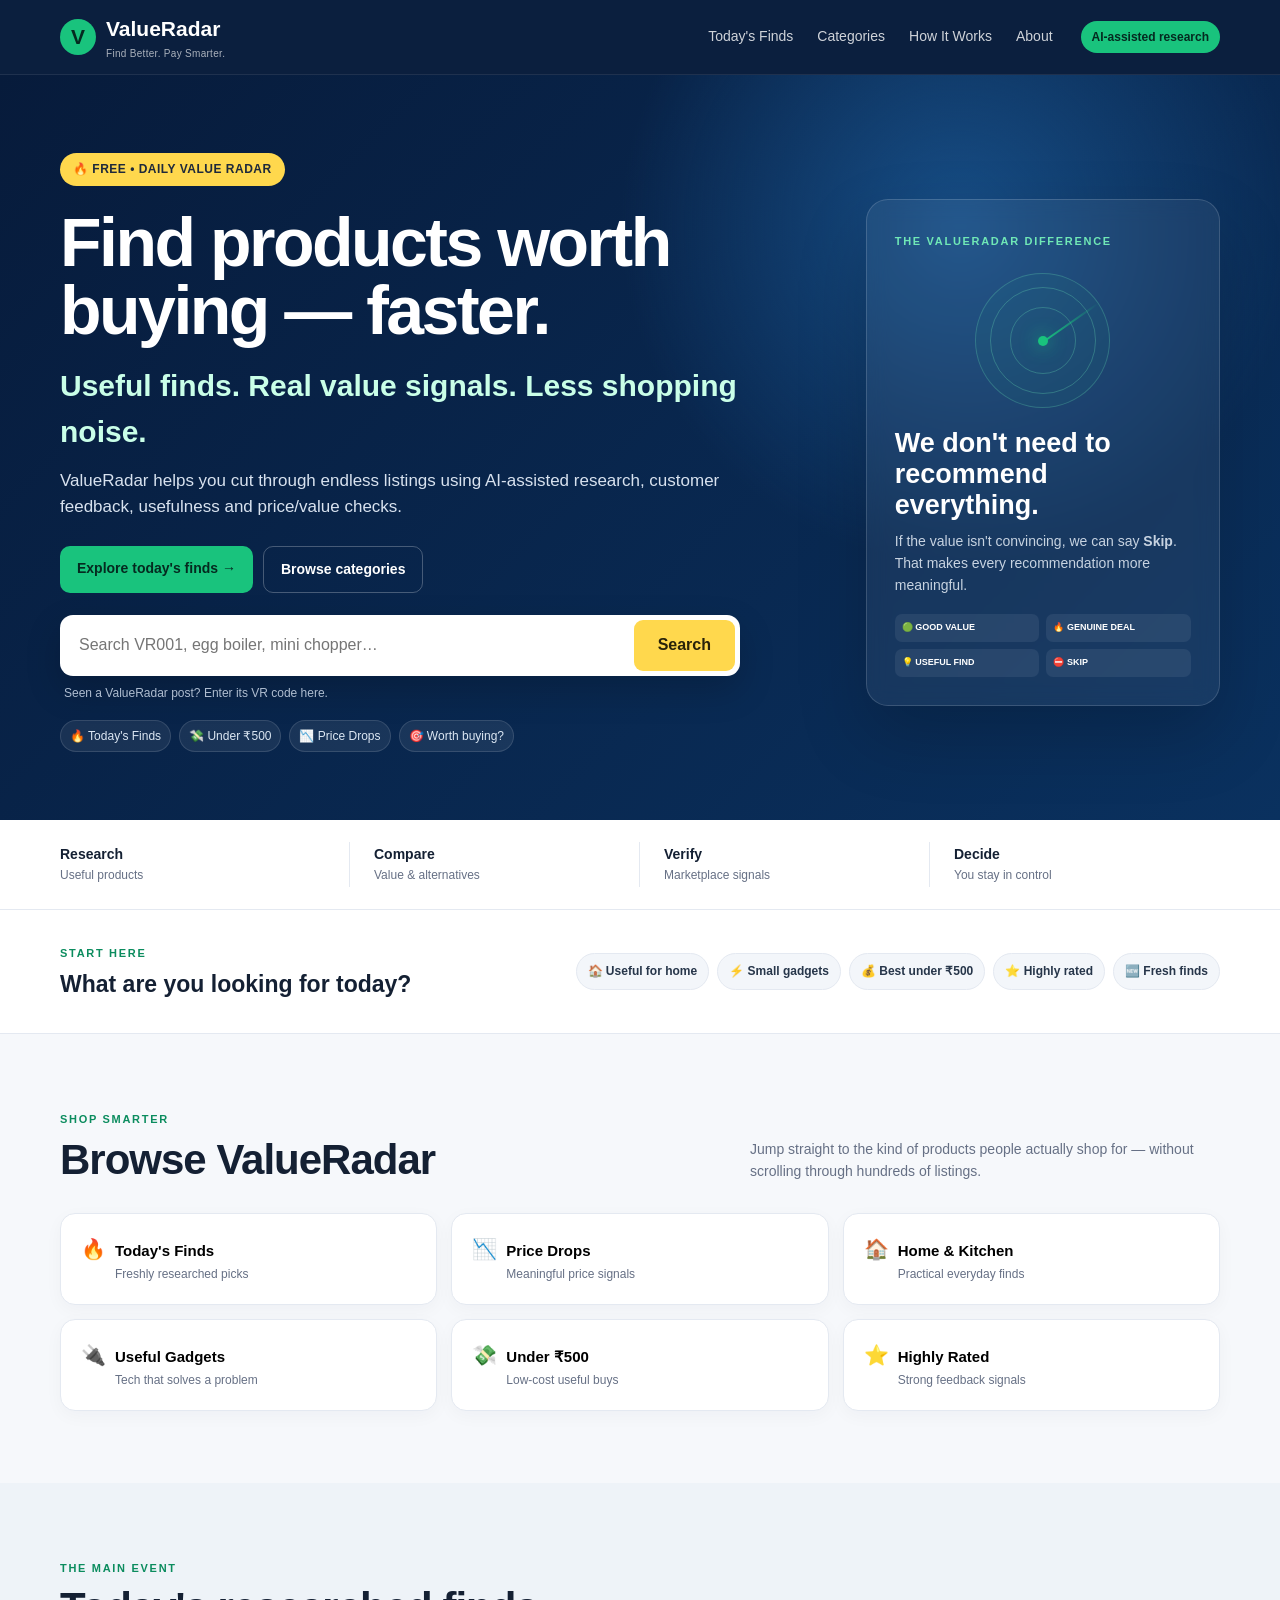
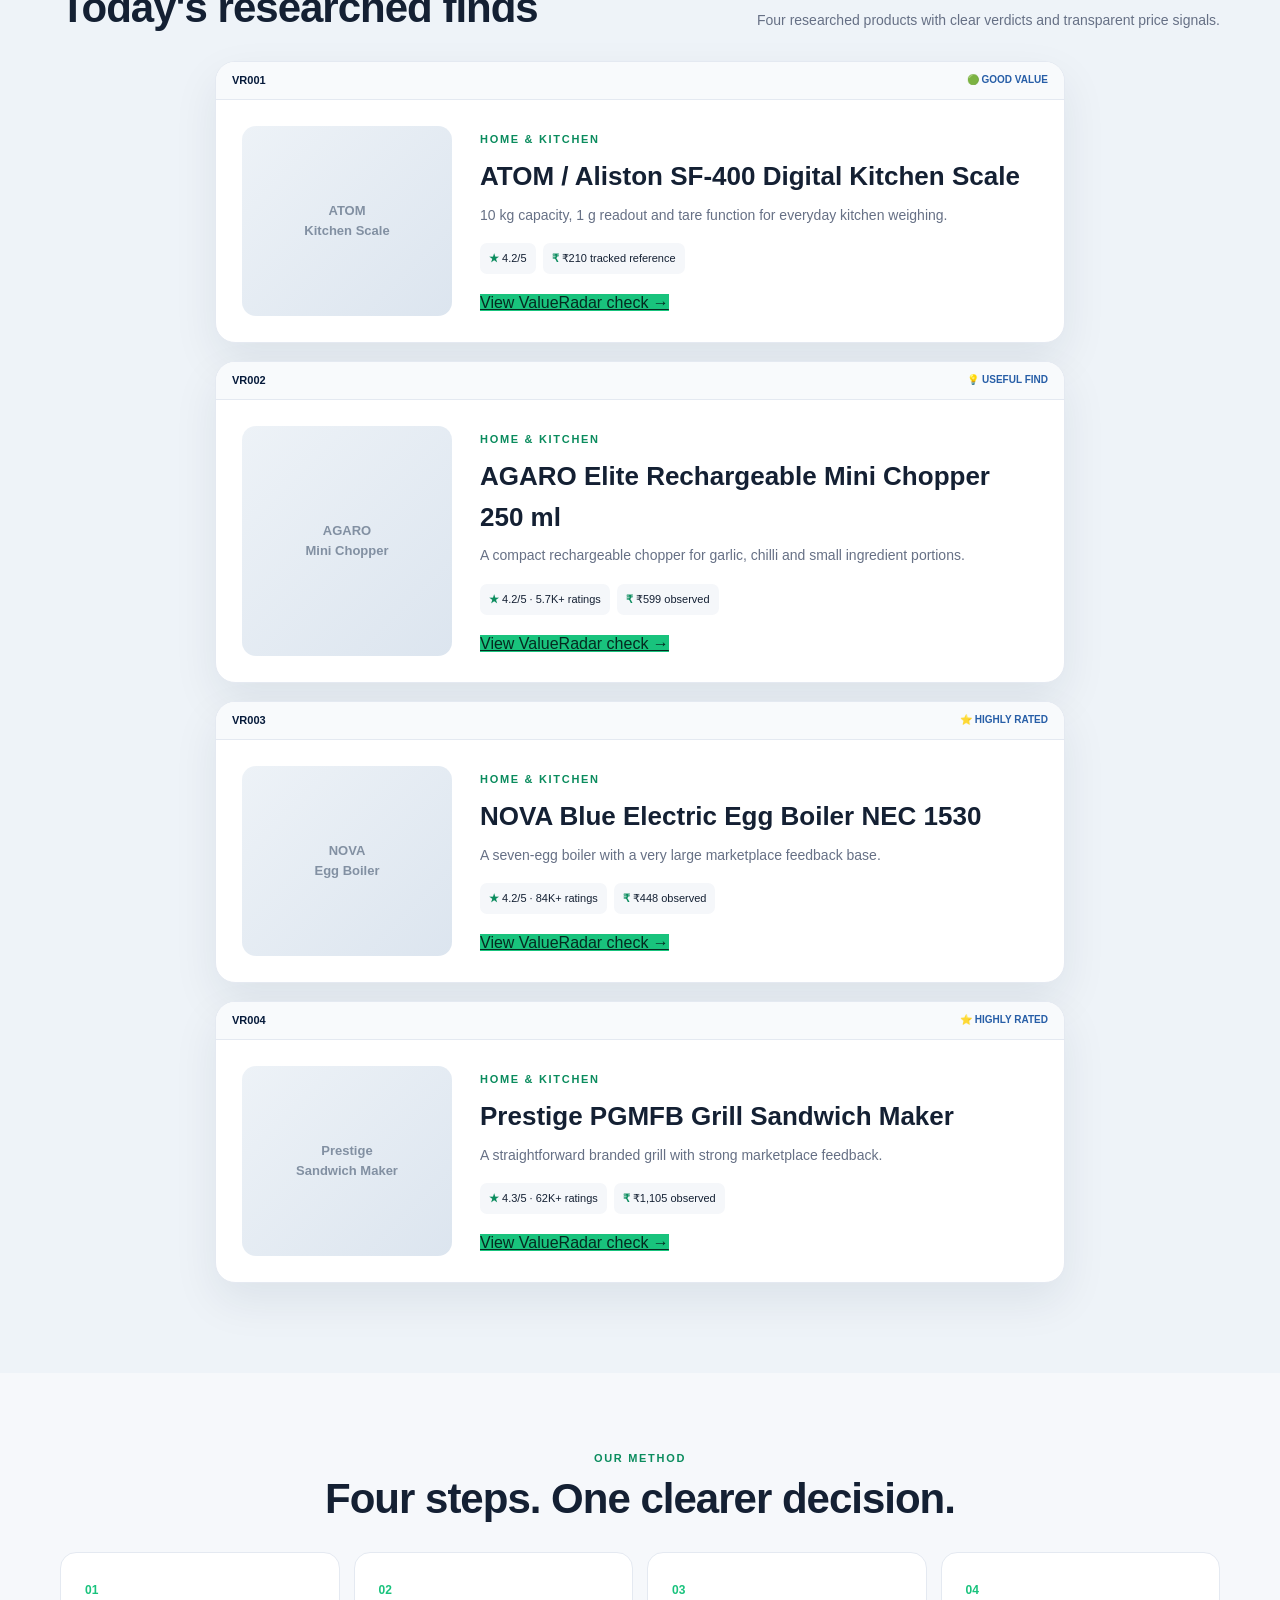
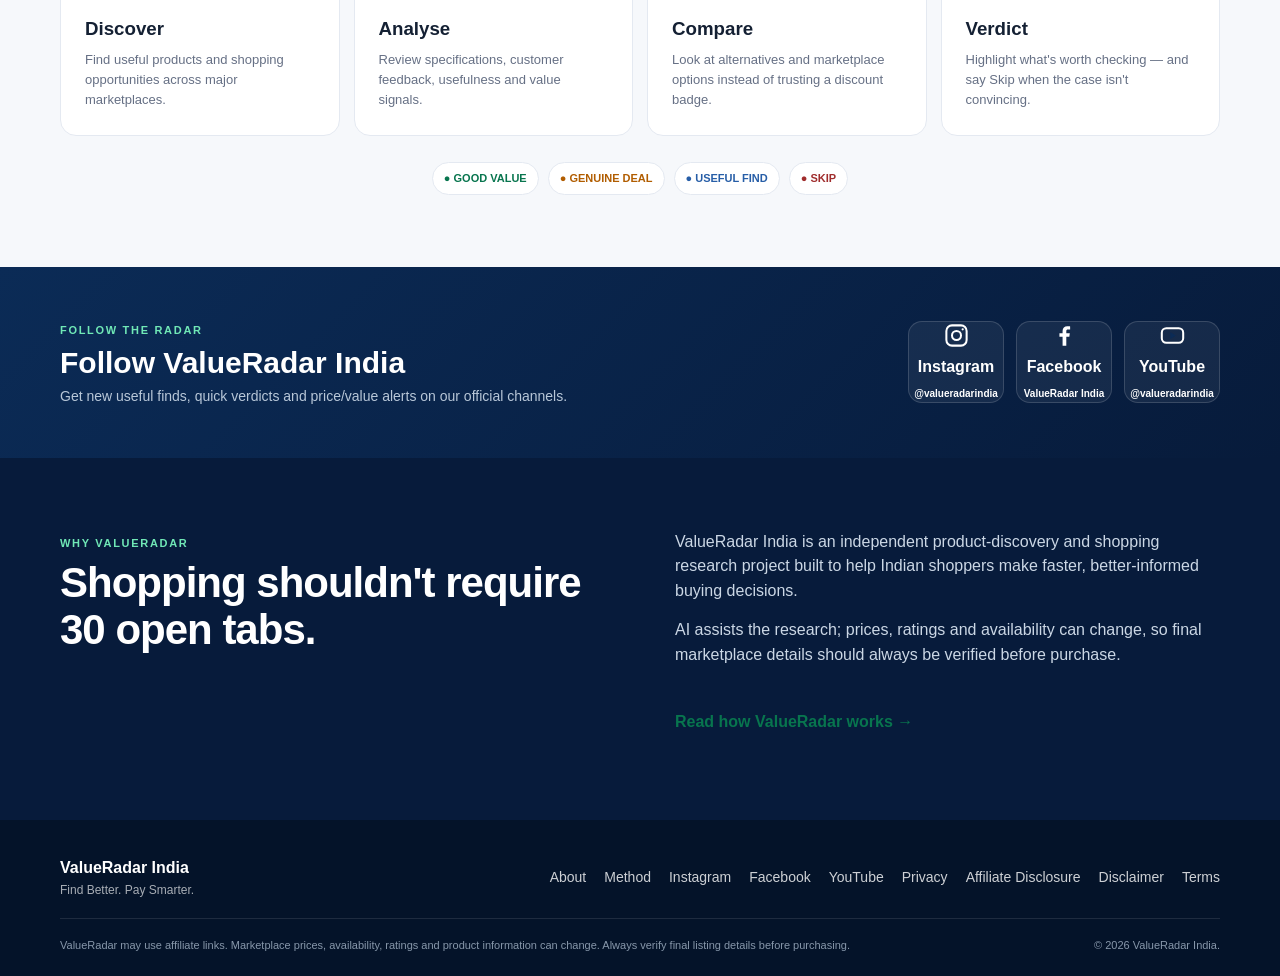
==== commit b91a994a: "Improve homepage social link cards" ====
--- a/index.html
+++ b/index.html
@@ -12,7 +12,7 @@
 <article class="preview-card" data-product="vr004 prestige pgmfb sandwich maker grill home kitchen highly rated"><div class="preview-top"><span class="preview-code">VR004</span><span class="preview-status">⭐ HIGHLY RATED</span></div><div class="preview-body"><div class="preview-image">Prestige<br>Sandwich Maker</div><div><span class="eyebrow">HOME &amp; KITCHEN</span><h3>Prestige PGMFB Grill Sandwich Maker</h3><p>A straightforward branded grill with strong marketplace feedback.</p><div class="preview-metrics"><span><b>★</b> 4.3/5 · 62K+ ratings</span><span><b>₹</b> ₹1,105 observed</span></div><a class="primary-cta" href="/products/prestige-pgmfb-grill-sandwich-maker/">View ValueRadar check →</a></div></div></article>
 </div></div></section>
 <section id="method" class="section"><div class="container"><div class="section-head centered"><div><span class="eyebrow">OUR METHOD</span><h2>Four steps. One clearer decision.</h2></div></div><div class="steps"><article><b>01</b><h3>Discover</h3><p>Find useful products and shopping opportunities across major marketplaces.</p></article><article><b>02</b><h3>Analyse</h3><p>Review specifications, customer feedback, usefulness and value signals.</p></article><article><b>03</b><h3>Compare</h3><p>Look at alternatives and marketplace options instead of trusting a discount badge.</p></article><article><b>04</b><h3>Verdict</h3><p>Highlight what's worth checking — and say Skip when the case isn't convincing.</p></article></div><div class="verdicts"><span class="good">● GOOD VALUE</span><span class="deal">● GENUINE DEAL</span><span class="useful">● USEFUL FIND</span><span class="skip">● SKIP</span></div></div></section>
-<section class="follow-strip"><div class="container follow-inner"><div><span class="eyebrow">FOLLOW THE RADAR</span><h2>Follow ValueRadar India</h2><p>Get new useful finds, quick verdicts and price/value alerts on our official channels.</p></div><div class="social-icons"><a href="https://www.instagram.com/valueradarindia/" target="_blank" rel="noopener" aria-label="ValueRadar India on Instagram">Instagram · @valueradarindia</a><a href="https://www.facebook.com/valueradarindia/" target="_blank" rel="noopener" aria-label="ValueRadar India on Facebook">Facebook · ValueRadar India</a><a href="https://www.youtube.com/@valueradarindia" target="_blank" rel="noopener" aria-label="ValueRadar India on YouTube">YouTube · @valueradarindia</a></div></div></section>
+<section class="follow-strip"><div class="container follow-inner"><div><span class="eyebrow">FOLLOW THE RADAR</span><h2>Follow ValueRadar India</h2><p>Get new useful finds, quick verdicts and price/value alerts on our official channels.</p></div><div class="social-icons"><a href="https://www.instagram.com/valueradarindia/" target="_blank" rel="noopener" aria-label="ValueRadar India on Instagram"><svg viewBox="0 0 24 24" aria-hidden="true"><rect x="3" y="3" width="18" height="18" rx="5"></rect><circle cx="12" cy="12" r="4"></circle><circle class="fill" cx="17.5" cy="6.5" r="1"></circle></svg><strong>Instagram</strong><span>@valueradarindia</span></a><a href="https://www.facebook.com/valueradarindia/" target="_blank" rel="noopener" aria-label="ValueRadar India on Facebook"><svg viewBox="0 0 24 24" aria-hidden="true"><path d="M13.6 21v-8h2.7l.4-3h-3.1V8.1c0-.9.3-1.5 1.6-1.5H17V3.9c-.3 0-1.3-.1-2.5-.1-2.5 0-4.2 1.5-4.2 4.3V10H7.5v3h2.8v8h3.3Z"></path></svg><strong>Facebook</strong><span>ValueRadar India</span></a><a href="https://www.youtube.com/@valueradarindia" target="_blank" rel="noopener" aria-label="ValueRadar India on YouTube"><svg viewBox="0 0 24 24" aria-hidden="true"><rect x="2.5" y="5.5" width="19" height="13" rx="4"></rect><path class="play" d="M10 9l5 3-5 3V9Z"></path></svg><strong>YouTube</strong><span>@valueradarindia</span></a></div></div></section>
 <section id="about" class="section about"><div class="container about-grid"><div><span class="eyebrow">WHY VALUERADAR</span><h2>Shopping shouldn't require 30 open tabs.</h2></div><div><p>ValueRadar India is an independent product-discovery and shopping research project built to help Indian shoppers make faster, better-informed buying decisions.</p><p>AI assists the research; prices, ratings and availability can change, so final marketplace details should always be verified before purchase.</p><p><a class="back-home" href="about.html">Read how ValueRadar works →</a></p></div></div></section></main>
 <footer><div class="container footer-grid"><div><strong>ValueRadar India</strong><p>Find Better. Pay Smarter.</p></div><div class="footer-links"><a href="about.html">About</a><a href="#method">Method</a><a href="https://www.instagram.com/valueradarindia/" target="_blank" rel="noopener">Instagram</a><a href="https://www.facebook.com/valueradarindia/" target="_blank" rel="noopener">Facebook</a><a href="https://www.youtube.com/@valueradarindia" target="_blank" rel="noopener">YouTube</a><a href="privacy.html">Privacy</a><a href="affiliate-disclosure.html">Affiliate Disclosure</a><a href="disclaimer.html">Disclaimer</a><a href="terms.html">Terms</a></div></div><div class="container legal">ValueRadar may use affiliate links. Marketplace prices, availability, ratings and product information can change. Always verify final listing details before purchasing. <span>© <span id="year"></span> ValueRadar India.</span></div></footer>
 <script>const products=[['vr001','/products/atom-aliston-sf400-kitchen-scale/','vr001 kitchen scale atom aliston sf400'],['vr002','/products/agaro-elite-rechargeable-mini-chopper-250ml/','vr002 agaro mini chopper'],['vr003','/products/nova-blue-electric-egg-boiler-nec-1530/','vr003 nova egg boiler nec 1530'],['vr004','/products/prestige-pgmfb-grill-sandwich-maker/','vr004 prestige pgmfb sandwich maker grill']];const form=document.getElementById('searchForm'),input=document.getElementById('productSearch'),msg=document.getElementById('searchMessage'),cards=[...document.querySelectorAll('.preview-card')];form.addEventListener('submit',e=>{e.preventDefault();const q=input.value.trim().toLowerCase();if(q&&typeof gtag==='function')gtag('event','site_search',{search_term:q});const hit=products.find(p=>p[2].includes(q)&&q.length>1);if(hit){location.href=hit[1];return}msg.textContent=q?`No published match for “${input.value.trim()}” yet. Try VR001–VR004.`:'Enter a VR code or product name to search.';});document.querySelectorAll('[data-filter]').forEach(b=>b.addEventListener('click',()=>{const f=b.dataset.filter;cards.forEach(c=>{const d=c.dataset.product;const show=f==='today'||f==='home'||(f==='under500'&&d.includes('under500'))||(f==='rated'&&d.includes('highly rated'));c.style.display=show?'':'none'});document.getElementById('finds').scrollIntoView({behavior:'smooth'});if(typeof gtag==='function')gtag('event','category_interest',{category_name:b.querySelector('strong').textContent});}));document.getElementById('year').textContent=new Date().getFullYear();</script></body></html>
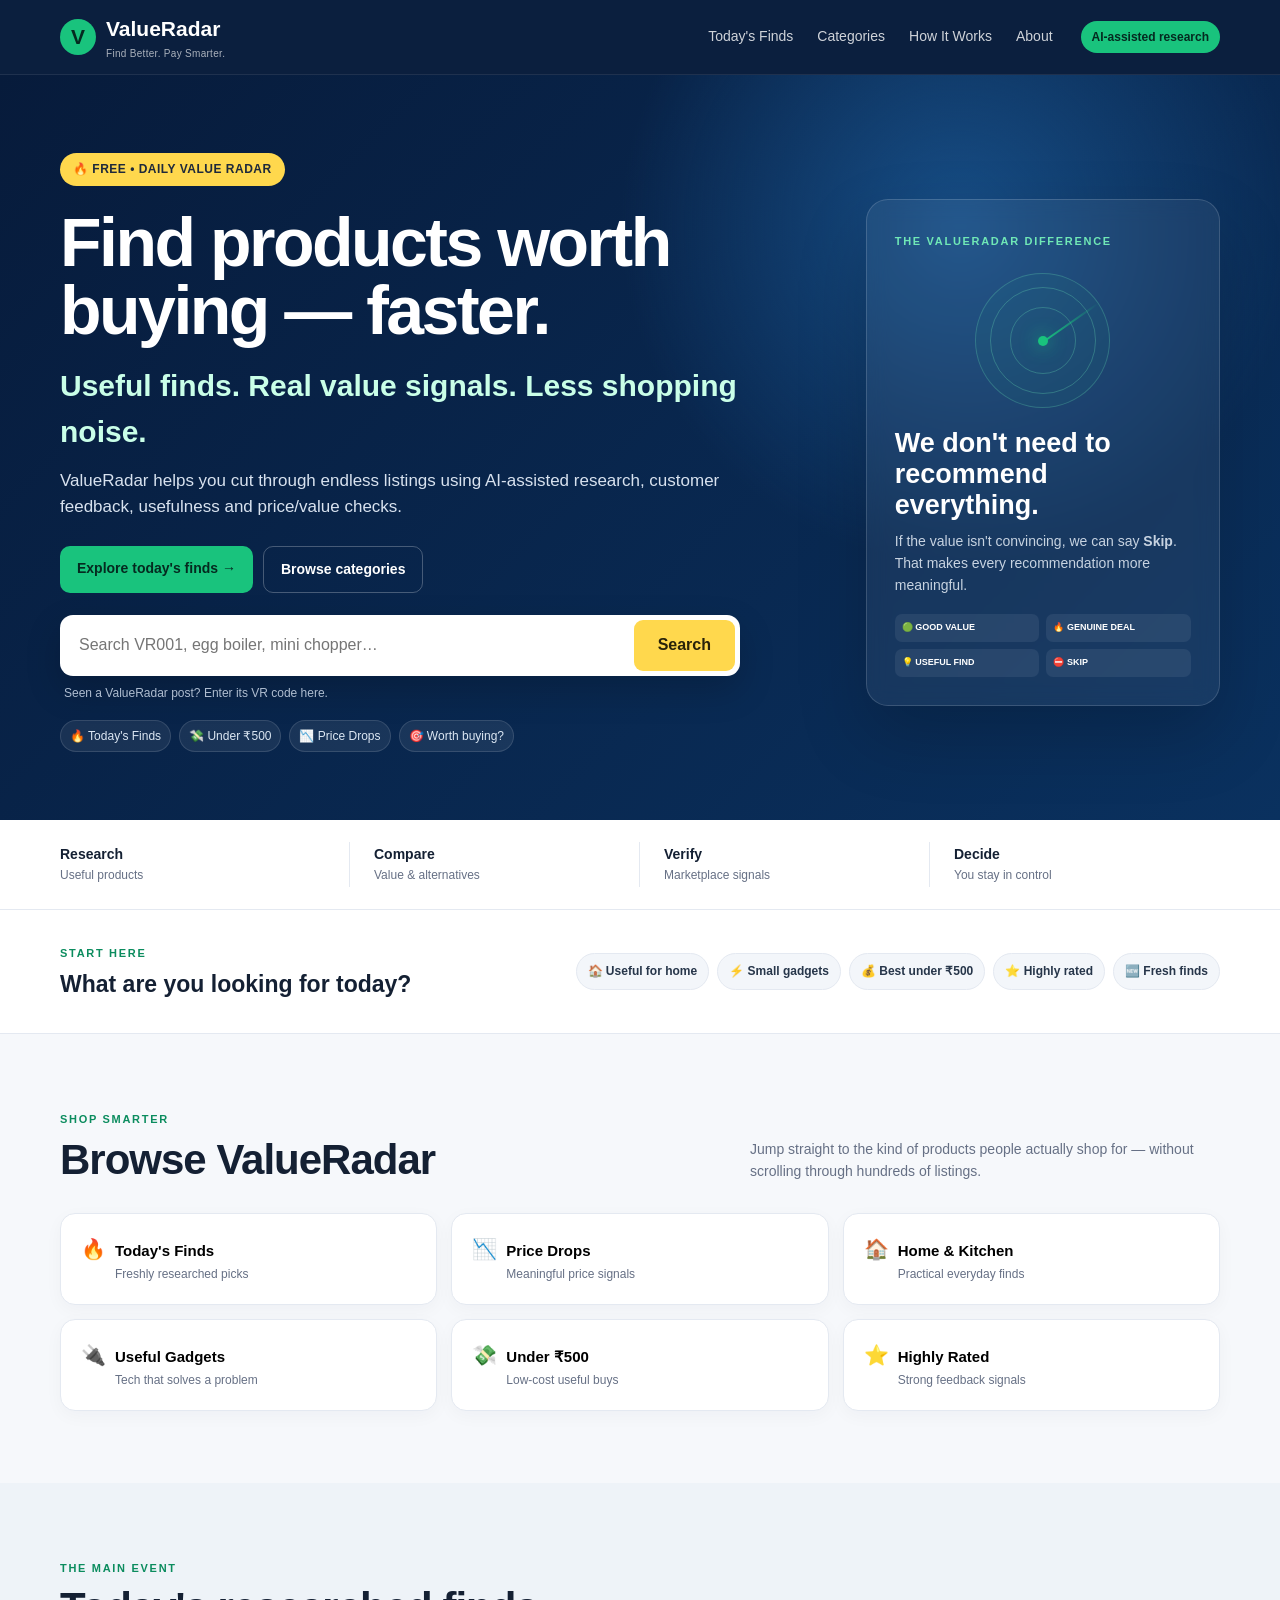
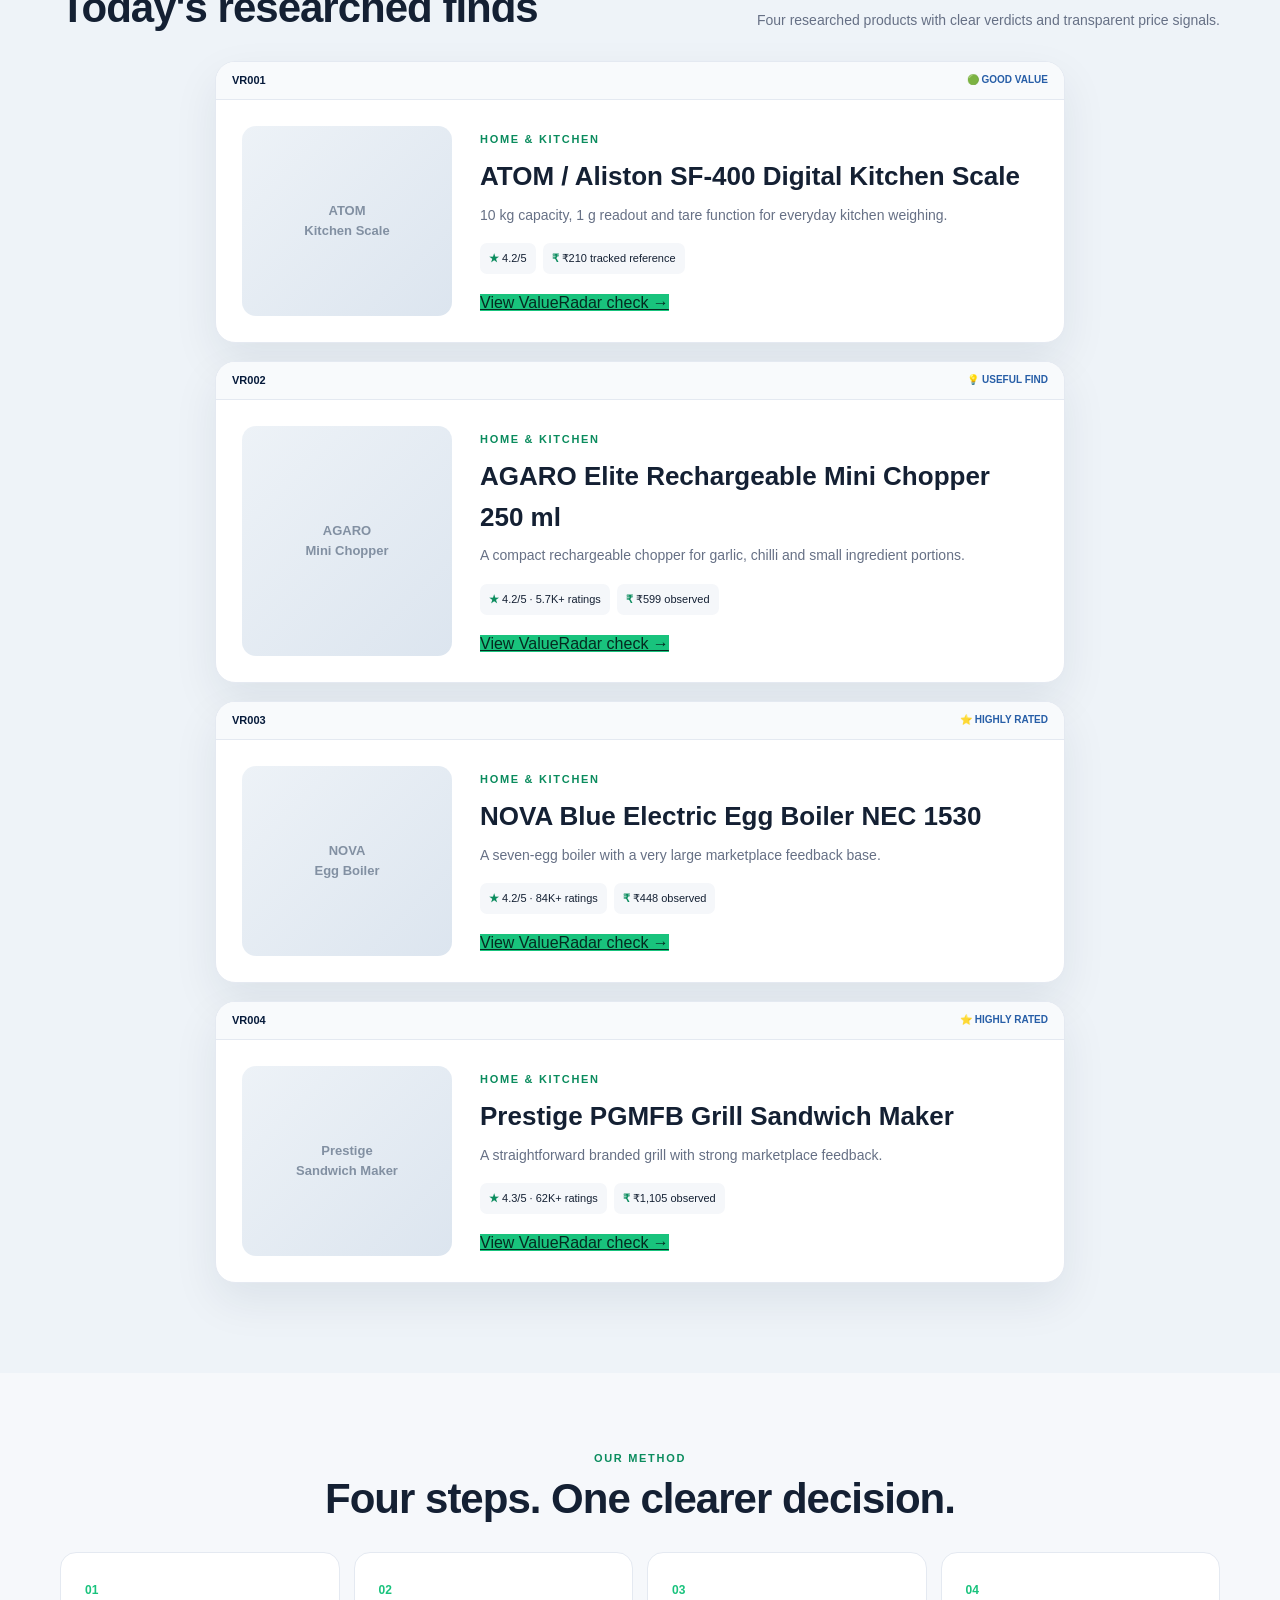
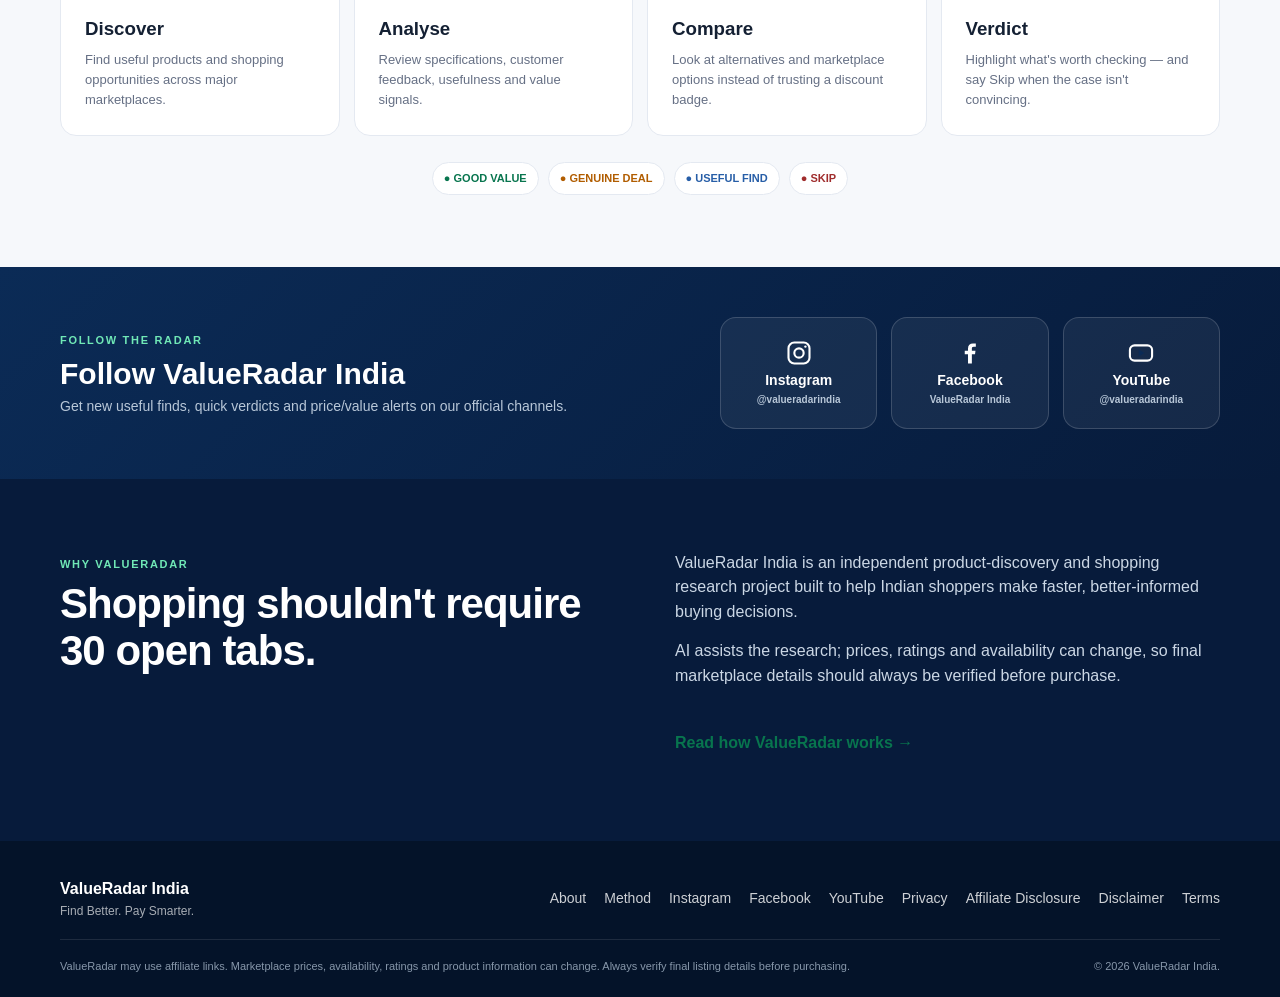
==== commit eb1a3946: "Load polished social card styles" ====
--- a/index.html
+++ b/index.html
@@ -1,5 +1,5 @@
 <!doctype html>
-<html lang="en-IN"><head><meta charset="utf-8"><meta name="viewport" content="width=device-width,initial-scale=1"><title>ValueRadar India — Find Better. Pay Smarter.</title><meta name="description" content="Discover useful products, genuine value signals and smarter shopping research for Amazon and Flipkart in India."><meta name="theme-color" content="#071b3b"><meta name="robots" content="index,follow,max-image-preview:large"><link rel="canonical" href="https://valueradar.in/"><meta property="og:title" content="ValueRadar India — Find Better. Pay Smarter."><meta property="og:description" content="Useful finds, price/value checks and AI-assisted shopping research for India."><meta property="og:url" content="https://valueradar.in/"><meta property="og:type" content="website"><meta property="og:site_name" content="ValueRadar India"><meta name="twitter:card" content="summary"><script type="application/ld+json">{"@context":"https://schema.org","@type":"WebSite","name":"ValueRadar India","url":"https://valueradar.in/","description":"AI-assisted product discovery and shopping research for Indian shoppers."}</script><script async src="https://www.googletagmanager.com/gtag/js?id=G-BJC6CE45VZ"></script><script>window.dataLayer=window.dataLayer||[];function gtag(){dataLayer.push(arguments)}gtag('js',new Date());gtag('config','G-BJC6CE45VZ');</script><link rel="stylesheet" href="style.css"></head>
+<html lang="en-IN"><head><meta charset="utf-8"><meta name="viewport" content="width=device-width,initial-scale=1"><title>ValueRadar India — Find Better. Pay Smarter.</title><meta name="description" content="Discover useful products, genuine value signals and smarter shopping research for Amazon and Flipkart in India."><meta name="theme-color" content="#071b3b"><meta name="robots" content="index,follow,max-image-preview:large"><link rel="canonical" href="https://valueradar.in/"><meta property="og:title" content="ValueRadar India — Find Better. Pay Smarter."><meta property="og:description" content="Useful finds, price/value checks and AI-assisted shopping research for India."><meta property="og:url" content="https://valueradar.in/"><meta property="og:type" content="website"><meta property="og:site_name" content="ValueRadar India"><meta name="twitter:card" content="summary"><script type="application/ld+json">{"@context":"https://schema.org","@type":"WebSite","name":"ValueRadar India","url":"https://valueradar.in/","description":"AI-assisted product discovery and shopping research for Indian shoppers."}</script><script async src="https://www.googletagmanager.com/gtag/js?id=G-BJC6CE45VZ"></script><script>window.dataLayer=window.dataLayer||[];function gtag(){dataLayer.push(arguments)}gtag('js',new Date());gtag('config','G-BJC6CE45VZ');</script><link rel="stylesheet" href="style.css"><link rel="stylesheet" href="social.css"></head>
 <body><header class="topbar"><div class="container nav"><a class="brand" href="#top" aria-label="ValueRadar home"><span class="radar-dot">V</span><span>ValueRadar<small>Find Better. Pay Smarter.</small></span></a><nav class="desktop-nav" aria-label="Primary navigation"><a href="#finds">Today's Finds</a><a href="#categories">Categories</a><a href="#method">How It Works</a><a href="about.html">About</a></nav><span class="ai-pill">AI-assisted research</span></div></header>
 <main id="top"><section class="hero"><div class="container hero-grid"><div><span class="free-tag">🔥 FREE • DAILY VALUE RADAR</span><h1>Find products worth buying — faster.</h1><p class="hero-lead">Useful finds. Real value signals. Less shopping noise.</p><p class="hero-copy">ValueRadar helps you cut through endless listings using AI-assisted research, customer feedback, usefulness and price/value checks.</p><div class="hero-actions"><a class="primary-cta" href="#finds">Explore today's finds →</a><a class="secondary-cta" href="#categories">Browse categories</a></div><form class="search" id="searchForm"><input id="productSearch" aria-label="Search products" placeholder="Search VR001, egg boiler, mini chopper…" autocomplete="off"><button type="submit">Search</button></form><p id="searchMessage" class="search-message" aria-live="polite">Seen a ValueRadar post? Enter its VR code here.</p><div class="hero-shortcuts"><a href="#finds">🔥 Today's Finds</a><a href="#categories">💸 Under ₹500</a><a href="#categories">📉 Price Drops</a><a href="#method">🎯 Worth buying?</a></div></div><aside class="radar-card"><span class="eyebrow">THE VALUERADAR DIFFERENCE</span><div class="radar-visual"><div class="ring r1"></div><div class="ring r2"></div><div class="sweep"></div><div class="center-dot"></div></div><h2>We don't need to recommend everything.</h2><p>If the value isn't convincing, we can say <strong>Skip</strong>. That makes every recommendation more meaningful.</p><div class="mini-verdicts"><span>🟢 GOOD VALUE</span><span>🔥 GENUINE DEAL</span><span>💡 USEFUL FIND</span><span>⛔ SKIP</span></div></aside></div></section>
 <section class="quick-strip"><div class="container quick-grid"><div><strong>Research</strong><span>Useful products</span></div><div><strong>Compare</strong><span>Value & alternatives</span></div><div><strong>Verify</strong><span>Marketplace signals</span></div><div><strong>Decide</strong><span>You stay in control</span></div></div></section>
--- a/social.css
+++ b/social.css
@@ -0,0 +1 @@
+.social-icons{display:grid;grid-template-columns:repeat(3,minmax(140px,1fr));gap:14px;min-width:500px}.social-icons a{width:auto;min-height:112px;padding:16px 14px;border:1px solid rgba(255,255,255,.16);border-radius:16px;color:#fff;text-decoration:none;display:flex;flex-direction:column;align-items:center;justify-content:center;gap:5px;background:rgba(255,255,255,.06);transition:transform .2s,background .2s,border-color .2s;text-align:center;overflow:hidden}.social-icons a:hover{transform:translateY(-3px);background:rgba(255,255,255,.11);border-color:rgba(255,255,255,.3)}.social-icons svg{width:28px;height:28px;flex:0 0 28px;fill:none;stroke:currentColor;stroke-width:1.8}.social-icons svg path{fill:currentColor;stroke:none}.social-icons svg .play{fill:#0b2b56}.social-icons svg .fill{fill:currentColor;stroke:none}.social-icons strong{display:block;font-size:14px;line-height:1.2}.social-icons span{display:block;max-width:100%;font-size:10px;line-height:1.25;font-weight:650;color:#b8c7d8;white-space:normal;overflow-wrap:anywhere}.footer-links{flex-wrap:wrap;justify-content:flex-end}@media(max-width:850px){.social-icons{min-width:0;width:100%;grid-template-columns:repeat(3,1fr);margin-top:25px}}@media(max-width:560px){.social-icons{grid-template-columns:1fr;gap:10px}.social-icons a{min-height:86px;display:grid;grid-template-columns:36px 1fr;grid-template-rows:auto auto;column-gap:12px;text-align:left;align-content:center;justify-items:start}.social-icons svg{grid-row:1/3}.social-icons strong{font-size:14px}.social-icons span{font-size:11px}.footer-links{justify-content:flex-start}}
